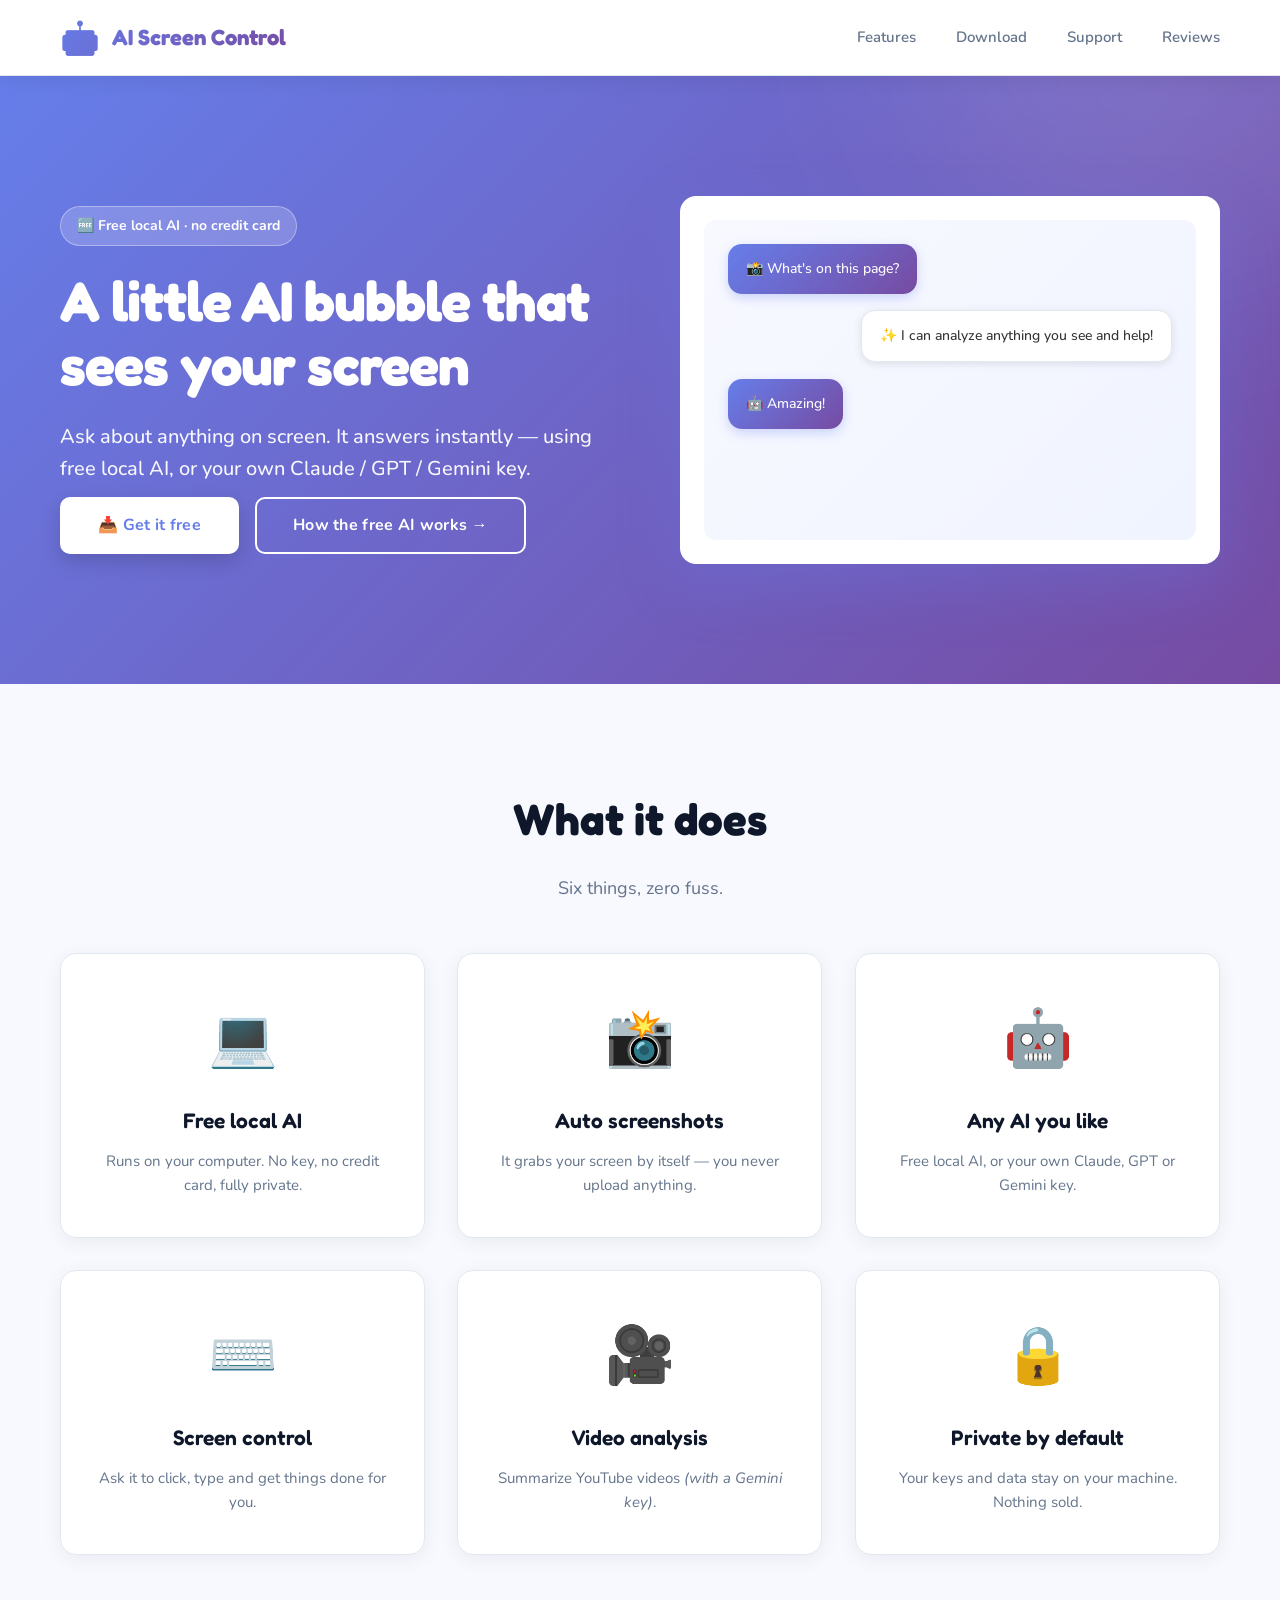
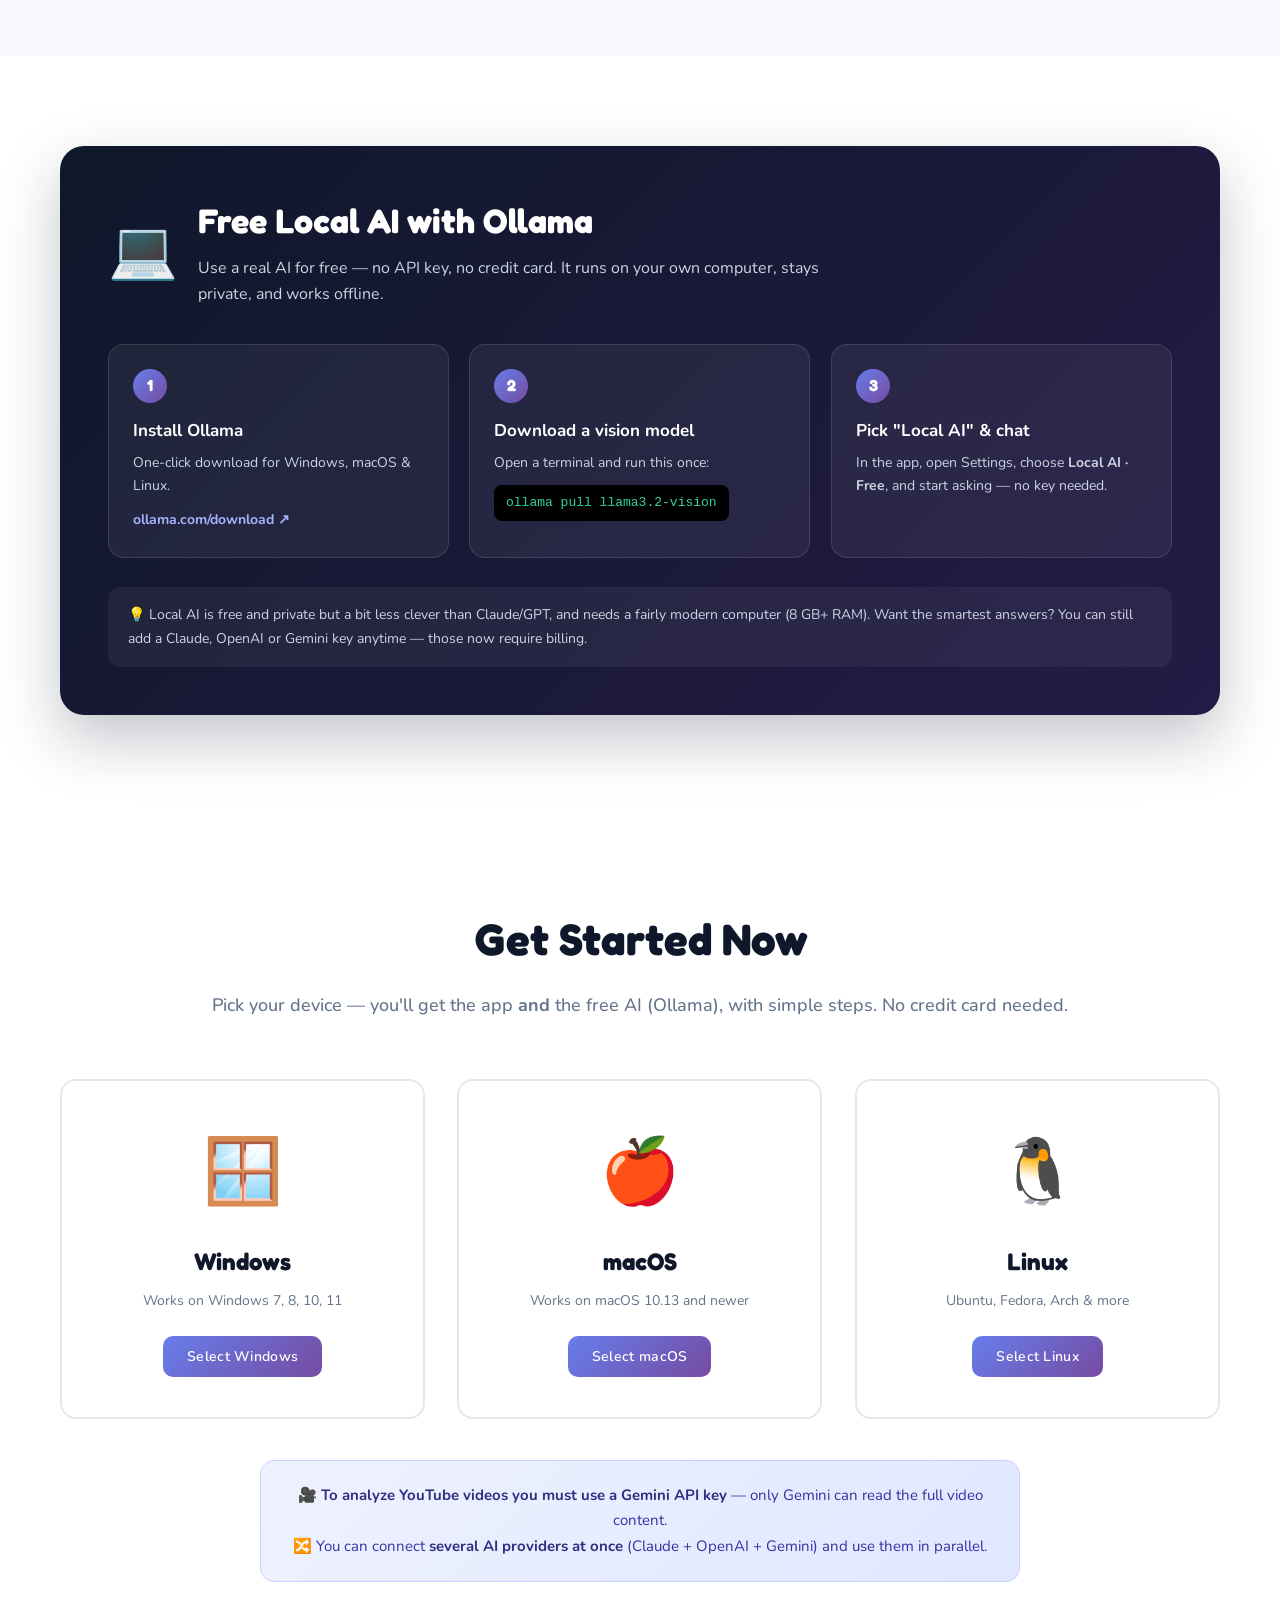
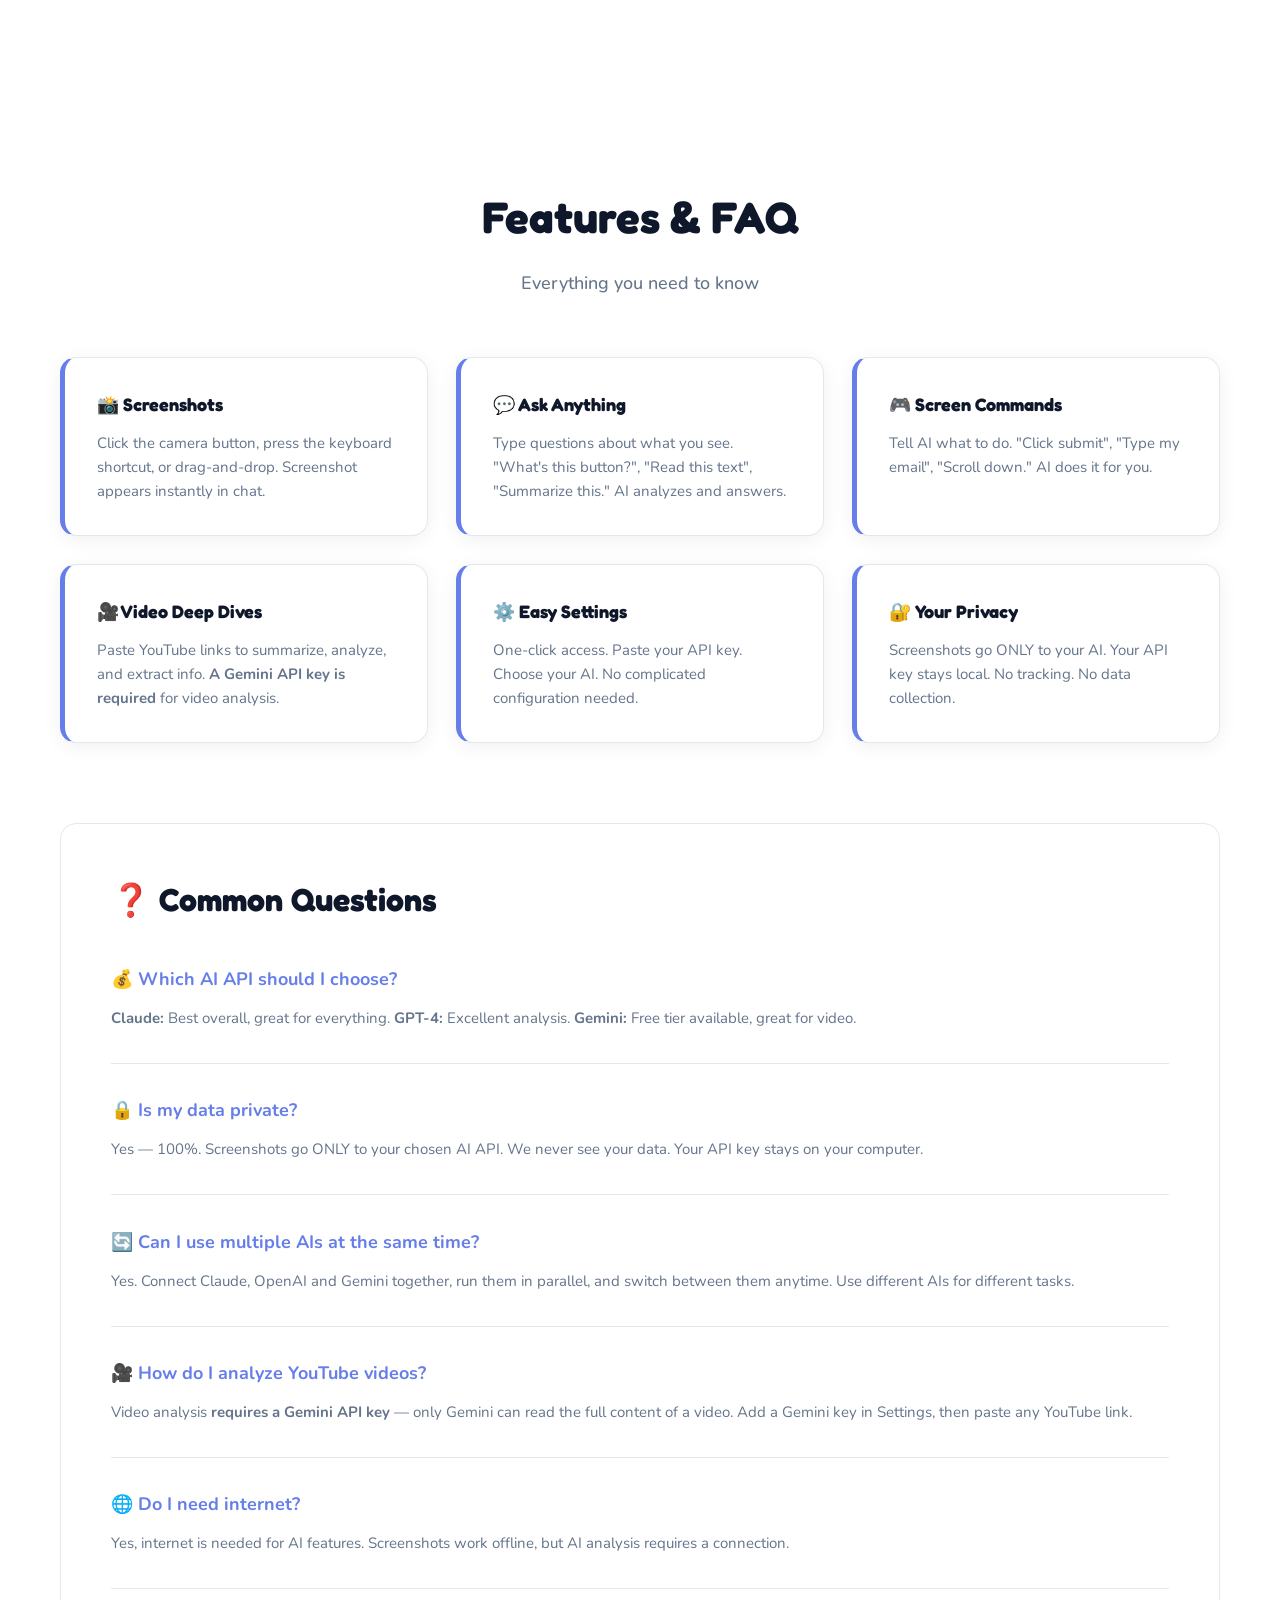
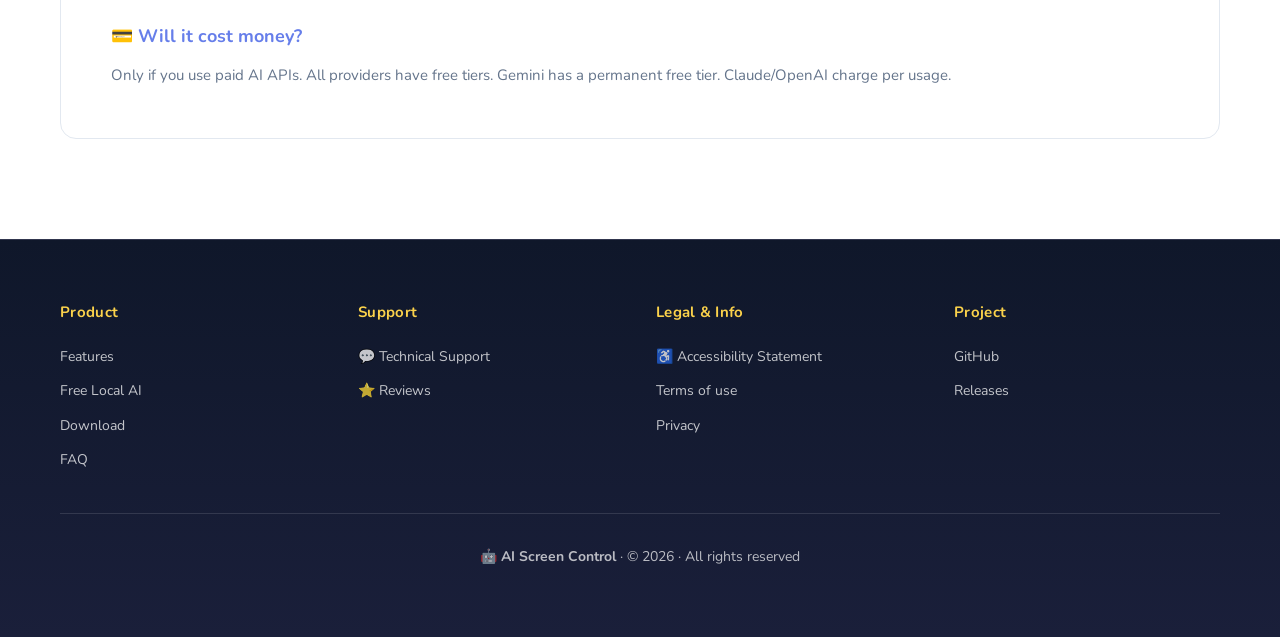
==== website/standalone.html @ b34c9bd8 "Website: back to one file with in-site "pages" (SPA), not separate files Revert the multi-file split" ====
<!DOCTYPE html>
<html lang="en">
<head>
  <meta charset="UTF-8">
  <meta name="viewport" content="width=device-width, initial-scale=1.0">
  <title>AI Screen Control - Universal AI Assistant</title>
  <link href="https://fonts.googleapis.com/css2?family=Fredoka:wght@500;600;700&family=Nunito:wght@400;600;700;800&display=swap" rel="stylesheet">
  <style>
* { margin: 0; padding: 0; box-sizing: border-box; }

    /* ===== Accessibility ===== */
    /* Visible keyboard focus indicator on every interactive element */
    a:focus-visible, button:focus-visible, [tabindex]:focus-visible {
      outline: 3px solid #ffbf47;
      outline-offset: 2px;
      border-radius: 4px;
    }
    /* Skip-to-content link, visible only when focused */
    .skip-link {
      position: absolute; left: 12px; top: -60px;
      background: #0f172a; color: #fff; padding: 12px 20px;
      border-radius: 8px; z-index: 2000; font-weight: 700;
      text-decoration: none; transition: top 0.2s ease;
    }
    .skip-link:focus { top: 12px; }
    /* Screen-reader only text */
    .sr-only {
      position: absolute; width: 1px; height: 1px; padding: 0; margin: -1px;
      overflow: hidden; clip: rect(0,0,0,0); white-space: nowrap; border: 0;
    }
    /* Respect users who prefer reduced motion */
    @media (prefers-reduced-motion: reduce) {
      *, *::before, *::after {
        animation-duration: 0.001ms !important;
        transition-duration: 0.001ms !important;
        scroll-behavior: auto !important;
      }
    }

    :root {
      --primary: #667eea;
      --secondary: #764ba2;
      --accent: #ff6b6b;
      --dark: #0f172a;
      --light: #f8f9ff;
      --border: #e2e8f0;
      --text: #0f172a;
      --text-light: #64748b;
      --gradient: linear-gradient(135deg, #667eea 0%, #764ba2 100%);
    }

    html, body {
      font-family: 'Nunito', -apple-system, BlinkMacSystemFont, sans-serif;
      color: var(--text);
      line-height: 1.6;
      background: white;
      scroll-behavior: smooth;
    }
    /* Friendly rounded display font for all headings + logo */
    .logo, h1, h2, h3, .step-num, .localai-head h2 {
      font-family: 'Fredoka', 'Nunito', sans-serif;
      letter-spacing: 0;
    }

    .container { max-width: 1200px; margin: 0 auto; padding: 0 20px; }

    /* Navbar */
    .navbar {
      background: rgba(255, 255, 255, 0.95);
      backdrop-filter: blur(10px);
      box-shadow: 0 4px 20px rgba(0, 0, 0, 0.08);
      position: sticky; top: 0; z-index: 100;
      border-bottom: 1px solid var(--border);
    }
    .navbar .container {
      display: flex; justify-content: space-between; align-items: center; height: 75px;
    }
    .logo {
      display: flex; align-items: center; gap: 12px;
      font-size: 22px; font-weight: 800;
      background: var(--gradient);
      -webkit-background-clip: text; -webkit-text-fill-color: transparent; background-clip: text;
    }
    .logo-icon { font-size: 32px; }
    .nav-links { display: flex; gap: 40px; list-style: none; }
    .nav-links a {
      text-decoration: none; color: var(--text-light);
      font-weight: 600; font-size: 15px; transition: all 0.3s ease;
    }
    .nav-links a:hover { color: var(--primary); }

    /* Hero */
    .hero {
      padding: 120px 0; background: var(--gradient);
      color: white; position: relative; overflow: hidden;
    }
    .hero::before {
      content: ''; position: absolute; top: -50%; right: -10%;
      width: 500px; height: 500px; background: rgba(255, 255, 255, 0.1);
      border-radius: 50%; filter: blur(100px);
    }
    .hero .container {
      display: grid; grid-template-columns: 1fr 1fr; gap: 80px;
      align-items: center; position: relative; z-index: 1;
    }
    .hero-content h1 {
      font-size: 56px; margin-bottom: 24px; line-height: 1.15;
      font-weight: 800; letter-spacing: -1px;
    }
    .hero-content p { font-size: 20px; margin-bottom: 12px; opacity: 0.95; font-weight: 500; }
    .subtitle { font-size: 19px; margin-bottom: 36px; opacity: 0.92; font-weight: 400; }
    .hero-buttons { display: flex; gap: 16px; flex-wrap: wrap; }
    .hero-badge {
      display: inline-block; margin-bottom: 22px; padding: 8px 16px;
      background: rgba(255,255,255,0.18); border: 1px solid rgba(255,255,255,0.35);
      border-radius: 999px; font-weight: 700; font-size: 14px; backdrop-filter: blur(4px);
    }
    .btn { border-radius: 14px; }

    .btn {
      padding: 14px 36px; border-radius: 10px; text-decoration: none;
      font-weight: 700; display: inline-block; transition: all 0.3s ease;
      border: 2px solid transparent; font-size: 16px; letter-spacing: 0.3px;
      cursor: pointer; font-family: inherit;
    }
    .btn-primary {
      background: white; color: var(--primary);
      box-shadow: 0 8px 20px rgba(0, 0, 0, 0.15);
    }
    .btn-primary:hover { transform: translateY(-4px); box-shadow: 0 12px 32px rgba(0, 0, 0, 0.25); }
    .btn-secondary { background: transparent; color: white; border: 2px solid white; }
    .btn-secondary:hover { background: white; color: var(--primary); transform: translateY(-4px); }

    .mockup {
      background: white; border-radius: 16px; padding: 24px;
      box-shadow: 0 20px 60px rgba(102, 126, 234, 0.3);
      transform: perspective(1000px) rotateY(-5px); transition: transform 0.6s cubic-bezier(0.16, 1, 0.3, 1);
      animation: floaty 6s ease-in-out infinite;
    }
    .mockup:hover { transform: perspective(1000px) rotateY(0deg) translateY(-4px); animation-play-state: paused; }
    @keyframes floaty {
      0%, 100% { transform: perspective(1000px) rotateY(-5px) translateY(0); }
      50%      { transform: perspective(1000px) rotateY(-5px) translateY(-12px); }
    }
    .mockup-screen {
      background: linear-gradient(135deg, #f8f9ff 0%, #f0f4ff 100%);
      border-radius: 12px; padding: 24px; height: 320px;
      display: flex; flex-direction: column; gap: 16px; overflow: hidden;
    }
    .chat-bubble {
      background: var(--gradient); color: white; padding: 14px 18px;
      border-radius: 14px; width: fit-content; max-width: 85%; font-size: 14px;
      box-shadow: 0 4px 12px rgba(102, 126, 234, 0.3); font-weight: 500;
      animation: pop 0.55s cubic-bezier(0.34, 1.56, 0.64, 1) both;
    }
    .chat-bubble:nth-child(2) { animation-delay: 0.25s; }
    .chat-bubble:nth-child(3) { animation-delay: 0.5s; }
    /* the last bubble keeps gently jumping to feel alive */
    .chat-bubble:last-child { animation: pop 0.55s cubic-bezier(0.34, 1.56, 0.64, 1) 0.5s both, jump 2.2s ease-in-out 1.2s infinite; }
    .chat-bubble.response {
      background: #ffffff; color: #333; align-self: flex-end;
      border: 1px solid var(--border); box-shadow: 0 2px 8px rgba(0, 0, 0, 0.1);
    }
    @keyframes pop {
      0%   { opacity: 0; transform: translateY(16px) scale(0.9); }
      60%  { opacity: 1; transform: translateY(-5px) scale(1.03); }
      100% { opacity: 1; transform: translateY(0) scale(1); }
    }
    @keyframes jump {
      0%, 100% { transform: translateY(0); }
      50%      { transform: translateY(-7px); }
    }

    /* Features */
    .features { padding: 100px 0; background: var(--light); position: relative; }
    .features h2 { text-align: center; font-size: 44px; margin-bottom: 20px; font-weight: 800; color: var(--text); }
    .features > .container > p { text-align: center; color: var(--text-light); font-size: 18px; margin-bottom: 50px; }
    .features-grid { display: grid; grid-template-columns: repeat(auto-fit, minmax(320px, 1fr)); gap: 32px; }
    .feature-card {
      background: white; padding: 40px 32px; border-radius: 16px; text-align: center;
      box-shadow: 0 4px 20px rgba(0, 0, 0, 0.06);
      /* bouncy lift on hover */
      transition: transform 0.5s cubic-bezier(0.16, 1, 0.3, 1), box-shadow 0.3s ease;
      border: 1px solid var(--border); position: relative; overflow: hidden;
    }
    .feature-card::before {
      content: ''; position: absolute; top: 0; left: 0; right: 0; height: 4px;
      background: var(--gradient); transform: scaleX(0); transform-origin: left; transition: transform 0.3s ease;
    }
    .feature-card:hover { transform: translateY(-16px) scale(1.02); box-shadow: 0 22px 48px rgba(102, 126, 234, 0.22); }
    .feature-card:hover::before { transform: scaleX(1); }
    .feature-icon { font-size: 56px; margin-bottom: 20px; transition: transform 0.5s cubic-bezier(0.16, 1, 0.3, 1); }
    .feature-card:hover .feature-icon { transform: scale(1.18) translateY(-2px); }
    .feature-card h3 { margin-bottom: 12px; color: var(--text); font-size: 21px; font-weight: 600; }
    .feature-card p { color: var(--text-light); font-size: 15px; line-height: 1.6; }

    /* Local AI (Ollama) spotlight */
    .localai { padding: 90px 0; background: white; }
    .localai-card {
      background: linear-gradient(135deg, #0f172a 0%, #241b46 100%);
      color: #fff; border-radius: 24px; padding: 48px;
      box-shadow: 0 24px 60px rgba(15, 23, 42, 0.25);
    }
    .localai-head { display: flex; align-items: center; gap: 20px; margin-bottom: 36px; }
    .localai-emoji { font-size: 56px; line-height: 1; }
    .localai-head h2 { font-size: 34px; font-weight: 800; margin-bottom: 8px; }
    .localai-head p { color: #cbd5e1; font-size: 16px; max-width: 640px; }
    .localai-steps { display: grid; grid-template-columns: repeat(auto-fit, minmax(230px, 1fr)); gap: 20px; }
    .localai-step {
      background: rgba(255,255,255,0.06); border: 1px solid rgba(255,255,255,0.12);
      border-radius: 16px; padding: 24px; position: relative;
      transition: transform 0.5s cubic-bezier(0.16, 1, 0.3, 1), background 0.3s ease;
    }
    .localai-step:hover { transform: translateY(-10px); background: rgba(255,255,255,0.1); }
    .step-num {
      display: inline-flex; align-items: center; justify-content: center;
      width: 34px; height: 34px; border-radius: 50%;
      background: var(--gradient); color: #fff; font-weight: 800; margin-bottom: 14px;
    }
    .localai-step h4 { font-size: 17px; font-weight: 700; margin-bottom: 8px; }
    .localai-step p { color: #cbd5e1; font-size: 14px; margin-bottom: 10px; }
    .localai-step code {
      display: inline-block; background: #000; color: #34d399;
      padding: 8px 12px; border-radius: 8px; font-family: 'Courier New', monospace; font-size: 13px;
    }
    .localai-link { color: #a5b4fc; font-weight: 700; text-decoration: none; font-size: 14px; }
    .localai-link:hover { text-decoration: underline; }
    .localai-note {
      margin-top: 30px; color: #cbd5e1; font-size: 14px; line-height: 1.7;
      background: rgba(255,255,255,0.05); border-radius: 12px; padding: 16px 20px;
    }

    /* Reviews & contact */
    .reviews { padding: 90px 0; background: var(--light); }
    .reviews h2 { text-align: center; font-size: 44px; font-weight: 700; margin-bottom: 14px; color: var(--text); }
    .reviews-grid { display: grid; grid-template-columns: 1.35fr 1fr; gap: 28px; margin-top: 10px; align-items: start; }
    .review-form { background: #fff; border: 1px solid var(--border); border-radius: 22px; padding: 32px; display: flex; flex-direction: column; gap: 6px; box-shadow: 0 8px 30px rgba(15,23,42,0.05); }
    .review-form label { font-weight: 700; font-size: 14px; margin-top: 10px; }
    .review-form input, .review-form select, .review-form textarea {
      border: 1px solid var(--border); border-radius: 12px; padding: 12px 14px;
      font-size: 15px; font-family: inherit; outline: none; transition: all 0.2s ease;
    }
    .review-form input:focus, .review-form select:focus, .review-form textarea:focus { border-color: var(--primary); box-shadow: 0 0 0 3px rgba(102,126,234,0.12); }
    .file-label { font-weight: 600 !important; color: var(--text-light); }
    .review-send { margin-top: 18px; border: none; cursor: pointer; color: #fff; }
    .reviews-note { background: linear-gradient(135deg, #f2efff, #eaf3ff); border: 1px solid #e3ddff; border-radius: 22px; padding: 28px; }
    .reviews-note h3 { font-size: 18px; margin-bottom: 10px; color: var(--primary); }
    .reviews-note p { color: var(--text-light); font-size: 14px; line-height: 1.7; }
    .reviews-note hr { border: none; border-top: 1px solid rgba(0,0,0,0.08); margin: 16px 0; }
    .reviews-note .soon { color: var(--text); }
    @media (max-width: 768px) { .reviews-grid { grid-template-columns: 1fr; } .reviews h2 { font-size: 32px; } }

    /* Download */
    .download { padding: 100px 0; background: white; }
    .download h2 { text-align: center; font-size: 44px; margin-bottom: 16px; font-weight: 800; color: var(--text); }
    .section-subtitle { text-align: center; font-size: 18px; color: var(--text-light); margin-bottom: 60px; font-weight: 500; }
    .download-options { display: grid; grid-template-columns: repeat(auto-fit, minmax(300px, 1fr)); gap: 32px; }
    .os-card {
      background: white; border: 2px solid var(--border); border-radius: 16px;
      padding: 40px 32px; text-align: center;
      transition: transform 0.5s cubic-bezier(0.16, 1, 0.3, 1), box-shadow 0.3s ease, border-color 0.3s ease;
      position: relative; overflow: hidden;
    }
    .os-card:hover { border-color: var(--primary); box-shadow: 0 22px 48px rgba(102, 126, 234, 0.2); transform: translateY(-14px) scale(1.02); }
    .os-icon { font-size: 64px; margin-bottom: 20px; transition: transform 0.5s cubic-bezier(0.16, 1, 0.3, 1); }
    .os-card:hover .os-icon { transform: scale(1.15) translateY(-2px); }
    .os-card h3 { color: var(--text); margin-bottom: 8px; font-size: 24px; font-weight: 700; }
    .os-card > p { color: var(--text-light); font-size: 14px; margin-bottom: 24px; }
    .btn-small { padding: 11px 24px; font-size: 14px; font-weight: 600; }
    .btn-gradient { background: var(--gradient); color: white; border: none; }
    .btn-gradient:hover { transform: translateY(-3px); box-shadow: 0 8px 20px rgba(102, 126, 234, 0.4); }

    /* Setup */
    .setup { padding: 100px 0; background: var(--light); }
    .setup h2 { text-align: center; font-size: 44px; margin-bottom: 16px; font-weight: 800; color: var(--text); }
    .setup > .container > p { text-align: center; color: var(--text-light); font-size: 18px; margin-bottom: 50px; }
    .setup-steps { display: grid; grid-template-columns: repeat(auto-fit, minmax(300px, 1fr)); gap: 40px; }
    .step { text-align: center; }
    .step-number {
      display: inline-flex; align-items: center; justify-content: center;
      width: 72px; height: 72px; background: var(--gradient); color: white;
      border-radius: 16px; font-size: 36px; font-weight: bold; margin-bottom: 24px;
      box-shadow: 0 8px 24px rgba(102, 126, 234, 0.3); transition: all 0.3s ease;
    }
    .step:hover .step-number { transform: translateY(-4px); box-shadow: 0 12px 32px rgba(102, 126, 234, 0.4); }
    .step h3 { margin-bottom: 15px; color: var(--primary); }
    .step p { color: var(--text-light); margin-bottom: 15px; }
    .step ol { text-align: left; color: var(--text); margin-left: 20px; }
    .step li { margin-bottom: 8px; }

    .api-buttons { display: flex; flex-direction: column; gap: 12px; margin-top: 16px; }
    .api-key-btn {
      display: flex; align-items: center; justify-content: space-between;
      background: white; border: 2px solid var(--border); border-radius: 10px;
      padding: 14px 18px; text-decoration: none; color: var(--text);
      font-weight: 600; font-size: 14px; transition: all 0.3s ease;
    }
    .api-key-btn:hover { border-color: var(--primary); transform: translateX(4px); box-shadow: 0 4px 12px rgba(102, 126, 234, 0.15); }
    .api-key-btn .api-name { display: flex; align-items: center; gap: 10px; }
    .api-key-btn .api-badge { font-size: 11px; padding: 3px 10px; border-radius: 20px; background: var(--light); color: var(--primary); font-weight: 700; }
    .api-key-btn .api-arrow { color: var(--primary); font-weight: 700; }

    /* Docs */
    .docs { padding: 100px 0; }
    .docs h2 { text-align: center; font-size: 44px; margin-bottom: 16px; font-weight: 800; color: var(--text); }
    .docs-grid { display: grid; grid-template-columns: repeat(auto-fit, minmax(320px, 1fr)); gap: 28px; margin-top: 50px; }
    .doc-card {
      background: white; padding: 32px; border-radius: 16px;
      box-shadow: 0 4px 20px rgba(0, 0, 0, 0.06); transition: all 0.3s ease;
      border: 1px solid var(--border); border-left: 5px solid var(--primary);
    }
    .doc-card { transition: transform 0.5s cubic-bezier(0.16, 1, 0.3, 1), box-shadow 0.3s ease; }
    .doc-card:hover { transform: translateY(-12px) scale(1.015); box-shadow: 0 20px 44px rgba(102, 126, 234, 0.2); }
    .doc-card h3 { margin-bottom: 12px; color: var(--text); font-size: 18px; font-weight: 700; }
    .doc-card p { color: var(--text-light); font-size: 15px; line-height: 1.6; }

    .faq { margin-top: 80px; background: white; padding: 50px; border-radius: 16px; border: 1px solid var(--border); }
    .faq h3 { color: var(--text); margin-bottom: 40px; font-size: 32px; font-weight: 800; }
    .faq-item { margin-bottom: 32px; padding-bottom: 32px; border-bottom: 1px solid var(--border); transition: all 0.3s ease; }
    .faq-item:hover { padding-left: 16px; }
    .faq-item:last-child { border-bottom: none; margin-bottom: 0; padding-bottom: 0; }
    .faq-item h4 { color: var(--primary); margin-bottom: 12px; font-size: 18px; font-weight: 700; }
    .faq-item p { color: var(--text-light); line-height: 1.7; font-size: 15px; }

    /* Footer */
    footer {
      background: linear-gradient(180deg, #0f172a 0%, #1a1f3a 100%);
      color: white; padding: 60px 0; text-align: center;
      border-top: 1px solid rgba(255, 255, 255, 0.1);
    }
    footer p { margin: 8px 0; font-size: 15px; opacity: 0.9; }
    footer a { color: rgba(255,255,255,0.75); text-decoration: none; }
    .footer-cols { display: grid; grid-template-columns: repeat(4, 1fr); gap: 32px; text-align: left; padding-bottom: 36px; border-bottom: 1px solid rgba(255,255,255,0.12); }
    .footer-col h4 { color: #fbd24b; font-size: 15px; font-weight: 700; margin-bottom: 16px; letter-spacing: 0.3px; }
    .footer-col a { display: block; padding: 6px 0; font-size: 14px; transition: color 0.2s ease, padding-left 0.2s ease; }
    .footer-col a:hover { color: #fff; padding-left: 4px; }
    .footer-bottom { padding-top: 24px; text-align: center; }
    .footer-bottom p { opacity: 0.7; font-size: 14px; }
    @media (max-width: 768px) { .footer-cols { grid-template-columns: 1fr 1fr; gap: 24px; } }

    /* ===== MODAL ===== */
    .modal-overlay {
      display: none; position: fixed; inset: 0;
      background: rgba(15, 23, 42, 0.7); backdrop-filter: blur(6px);
      z-index: 1000; align-items: center; justify-content: center; padding: 20px;
    }
    .modal-overlay.active { display: flex; animation: fadeIn 0.25s ease; }
    @keyframes fadeIn { from { opacity: 0; } to { opacity: 1; } }
    .modal {
      background: white; border-radius: 20px; max-width: 640px; width: 100%;
      max-height: 90vh; overflow-y: auto; box-shadow: 0 30px 80px rgba(0,0,0,0.4);
      animation: modalPop 0.3s ease;
    }
    @keyframes modalPop { from { opacity: 0; transform: scale(0.92) translateY(20px); } to { opacity: 1; transform: scale(1) translateY(0); } }
    .modal-header {
      background: var(--gradient); color: white; padding: 28px 32px;
      border-radius: 20px 20px 0 0; display: flex; align-items: center;
      justify-content: space-between; position: sticky; top: 0;
    }
    .modal-header h3 { font-size: 22px; font-weight: 800; display: flex; align-items: center; gap: 12px; }
    .modal-close {
      background: rgba(255,255,255,0.2); border: none; color: white;
      width: 38px; height: 38px; border-radius: 10px; cursor: pointer;
      font-size: 20px; transition: all 0.2s ease; display: flex; align-items: center; justify-content: center;
    }
    .modal-close:hover { background: rgba(255,255,255,0.35); }
    .modal-body { padding: 32px; }

    /* Choice cards inside modal */
    .choice-grid { display: grid; grid-template-columns: 1fr 1fr; gap: 20px; }
    .choice-card {
      border: 2px solid var(--border); border-radius: 16px; padding: 28px 24px;
      text-align: center; cursor: pointer; transition: all 0.3s ease; background: white;
    }
    .choice-card:hover { border-color: var(--primary); transform: translateY(-5px); box-shadow: 0 12px 30px rgba(102,126,234,0.15); }
    .choice-icon { font-size: 48px; margin-bottom: 16px; }
    .choice-card h4 { font-size: 18px; font-weight: 700; margin-bottom: 8px; }
    .choice-card p { font-size: 14px; color: var(--text-light); }
    .choice-tag {
      display: inline-block; margin-top: 14px; font-size: 12px; font-weight: 700;
      padding: 4px 12px; border-radius: 20px; background: var(--light); color: var(--primary);
    }

    /* Instructions view */
    .install-steps { list-style: none; counter-reset: step; }
    .install-steps li {
      position: relative; padding: 0 0 24px 52px; counter-increment: step;
    }
    .install-steps li::before {
      content: counter(step); position: absolute; left: 0; top: 0;
      width: 34px; height: 34px; background: var(--gradient); color: white;
      border-radius: 50%; display: flex; align-items: center; justify-content: center;
      font-weight: 700; font-size: 15px;
    }
    .install-steps li:not(:last-child)::after {
      content: ''; position: absolute; left: 16px; top: 38px; bottom: 4px;
      width: 2px; background: var(--border);
    }
    .install-steps strong { display: block; margin-bottom: 4px; font-size: 15px; }
    .install-steps span { color: var(--text-light); font-size: 14px; }
    .code-line {
      background: #0f172a; color: #10b981; padding: 10px 14px; border-radius: 8px;
      font-family: 'Courier New', monospace; font-size: 13px; margin-top: 8px;
      display: block; overflow-x: auto; white-space: nowrap;
    }
    .download-banner {
      background: linear-gradient(135deg, #ecfdf5 0%, #d1fae5 100%);
      border: 1px solid #10b981; border-radius: 12px; padding: 18px 20px;
      margin-bottom: 28px; display: flex; align-items: center; gap: 14px;
    }
    .download-banner .dl-icon { font-size: 28px; }
    .download-banner .dl-text strong { color: #065f46; font-size: 15px; }
    .download-banner .dl-text p { color: #047857; font-size: 13px; margin: 0; }
    .modal-back {
      background: none; border: none; color: var(--primary); font-weight: 600;
      cursor: pointer; font-size: 14px; margin-bottom: 20px; font-family: inherit;
      display: inline-flex; align-items: center; gap: 6px;
    }
    .modal-back:hover { text-decoration: underline; }
    .redownload-btn {
      width: 100%; margin-top: 8px; padding: 14px; background: var(--gradient);
      color: white; border: none; border-radius: 10px; font-weight: 700;
      font-size: 15px; cursor: pointer; font-family: inherit; transition: all 0.2s ease;
    }
    .redownload-btn:hover { transform: translateY(-2px); box-shadow: 0 8px 20px rgba(102,126,234,0.4); }

    .modal-note {
      background: linear-gradient(135deg, #fef3c7 0%, #fde68a 100%);
      border: 1px solid #f59e0b; border-radius: 12px;
      padding: 16px 18px; margin-top: 24px; font-size: 14px;
      color: #78350f; line-height: 1.6;
    }
    .modal-note strong { color: #92400e; }

    /* Command block with copy button */
    .cmd-block {
      display: flex; align-items: center; gap: 10px;
      background: #0f172a; border-radius: 8px;
      padding: 8px 8px 8px 14px; margin: 8px 0;
    }
    .cmd-block code {
      flex: 1; color: #34d399; font-family: 'Courier New', monospace;
      font-size: 13px; overflow-x: auto; white-space: nowrap;
    }
    .copy-btn {
      flex-shrink: 0; background: var(--gradient); color: #fff; border: none;
      border-radius: 6px; padding: 7px 16px; font-size: 12px; font-weight: 700;
      cursor: pointer; font-family: inherit; transition: all 0.2s ease;
    }
    .copy-btn:hover { opacity: 0.9; }
    .copy-btn.copied { background: #10b981; }

    /* Clickable link chips (open in browser) */
    .link-row { display: flex; flex-wrap: wrap; gap: 8px; margin-top: 10px; }
    .link-chip {
      display: inline-flex; align-items: center; gap: 6px;
      background: var(--light); border: 1px solid var(--border);
      border-radius: 8px; padding: 9px 15px; text-decoration: none;
      color: var(--primary); font-weight: 600; font-size: 13px; transition: all 0.2s ease;
    }
    .link-chip:hover { border-color: var(--primary); background: #fff; transform: translateY(-2px); box-shadow: 0 4px 12px rgba(102,126,234,0.15); }
    .primary-chip { background: var(--gradient) !important; color: #fff !important; border: none !important; padding: 11px 18px; }
    .primary-chip:hover { color: #fff !important; box-shadow: 0 6px 16px rgba(102,126,234,0.35); }
    .install-steps li.free-step {
      background: linear-gradient(135deg, rgba(102,126,234,0.06), rgba(118,75,162,0.06));
      border: 1px solid rgba(102,126,234,0.18); border-radius: 12px;
      padding: 16px 16px 16px 52px; margin-bottom: 20px;
    }
    .install-steps li.free-step::after { display: none; }

    .provider-note {
      max-width: 760px; margin: 40px auto 0; text-align: center;
      background: linear-gradient(135deg, #eef2ff 0%, #e0e7ff 100%);
      border: 1px solid #c7d2fe; border-radius: 14px; padding: 22px 26px;
      color: #3730a3; font-size: 15px; line-height: 1.7;
    }
    .provider-note strong { color: #312e81; }

    /* Accessibility statement section */
    .a11y { padding: 70px 0; background: var(--light); border-top: 1px solid var(--border); }
    .a11y h2 { text-align: center; font-size: 34px; font-weight: 800; margin-bottom: 16px; color: var(--text); }
    .a11y-card {
      max-width: 820px; margin: 30px auto 0; background: white;
      border: 1px solid var(--border); border-radius: 16px; padding: 36px;
    }
    .a11y-card h3 { color: var(--primary); font-size: 18px; margin: 22px 0 10px; }
    .a11y-card h3:first-child { margin-top: 0; }
    .a11y-card p { color: var(--text-light); font-size: 15px; line-height: 1.7; margin-bottom: 8px; }
    .a11y-card ul { color: var(--text-light); font-size: 15px; line-height: 1.7; margin-left: 22px; }
    .a11y-card a { color: var(--primary); font-weight: 600; }

    /* Responsive */
    @media (max-width: 768px) {
      .hero { padding: 80px 0; }
      .hero-content h1 { font-size: 40px; }
      .hero-content p { font-size: 18px; }
      .hero .container { grid-template-columns: 1fr; gap: 40px; }
      .hero-buttons { flex-direction: column; width: 100%; }
      .btn { width: 100%; text-align: center; }
      .features-grid, .download-options, .docs-grid, .setup-steps, .choice-grid { grid-template-columns: 1fr; }
      .nav-links { gap: 20px; font-size: 13px; }
      .modal-body { padding: 24px; }
    }

    /* Technical support chat widget */
    #supportWidget { position: fixed; right: 22px; bottom: 22px; z-index: 900; }
    #supportBtn {
      display: inline-flex; align-items: center; gap: 8px;
      background: var(--gradient); color: #fff; border: none;
      padding: 14px 22px; border-radius: 999px; font-weight: 700; font-size: 15px;
      cursor: pointer; box-shadow: 0 10px 28px rgba(102,126,234,0.45); font-family: inherit;
      transition: transform 0.2s ease, box-shadow 0.2s ease;
    }
    #supportBtn:hover { transform: translateY(-3px); box-shadow: 0 14px 34px rgba(102,126,234,0.55); }
    .sb-icon { font-size: 18px; }
    .support-panel {
      position: absolute; right: 0; bottom: 68px; width: 320px; max-width: 86vw;
      background: #fff; border: 1px solid var(--border); border-radius: 18px;
      box-shadow: 0 24px 60px rgba(15,23,42,0.28); overflow: hidden; animation: pop 0.3s ease;
    }
    .support-head {
      display: flex; justify-content: space-between; align-items: center;
      background: var(--gradient); color: #fff; padding: 16px 18px; font-weight: 700;
    }
    .support-head button { background: rgba(255,255,255,0.2); border: none; color: #fff; width: 28px; height: 28px; border-radius: 8px; cursor: pointer; }
    .support-body { padding: 18px; display: flex; flex-direction: column; gap: 10px; }
    .support-greet { font-size: 14px; color: var(--text-light); line-height: 1.6; margin-bottom: 4px; }
    .support-log { max-height: 220px; overflow-y: auto; display: flex; flex-direction: column; gap: 8px; margin-bottom: 6px; }
    .s-msg { padding: 9px 12px; border-radius: 12px; font-size: 13px; line-height: 1.5; max-width: 85%; }
    .s-msg.bot { background: var(--light); color: var(--text); align-self: flex-start; border-bottom-left-radius: 4px; }
    .s-msg.me { background: var(--gradient); color: #fff; align-self: flex-end; border-bottom-right-radius: 4px; }
    #supportMsg { width: 100%; border: 1px solid var(--border); border-radius: 10px; padding: 10px 12px; font-family: inherit; font-size: 14px; resize: none; outline: none; }
    #supportMsg:focus { border-color: var(--primary); }
    .support-file { font-size: 13px; color: var(--primary); font-weight: 700; cursor: pointer; display: inline-block; }
    .support-send { background: var(--gradient); color: #fff; border: none; border-radius: 10px; padding: 11px; font-weight: 700; cursor: pointer; font-family: inherit; }
    .support-hours { text-align: center; font-size: 11px; color: #94a3b8; margin: 0; }

    /* Admin login overlay */
    #adminLogin {
      position: fixed; inset: 0; z-index: 3100; display: flex; align-items: center; justify-content: center;
      background: rgba(15,23,42,0.6); backdrop-filter: blur(4px); padding: 20px;
    }
    #adminLogin[hidden] { display: none; }
    .admin-login-box { background: #fff; border-radius: 18px; padding: 30px; width: 340px; max-width: 90vw; text-align: center; box-shadow: 0 24px 60px rgba(0,0,0,0.35); }
    .admin-login-box h3 { font-size: 20px; margin-bottom: 8px; }
    .admin-login-box p { color: var(--text-light); font-size: 14px; margin-bottom: 16px; }
    .admin-login-box input { width: 100%; padding: 12px 14px; border: 1px solid var(--border); border-radius: 10px; font-size: 15px; outline: none; }
    .admin-login-box input:focus { border-color: var(--primary); box-shadow: 0 0 0 3px rgba(102,126,234,0.12); }
    .admin-err { color: #ef4444 !important; font-weight: 700; margin: 10px 0 0 !important; }
    .admin-login-actions { display: flex; gap: 10px; margin-top: 16px; }
    .admin-login-actions button { flex: 1; padding: 11px; border-radius: 10px; border: none; font-weight: 700; cursor: pointer; font-family: inherit; }
    .admin-go { background: var(--gradient); color: #fff; }
    .admin-cancel { background: var(--light); color: var(--text); }

    /* Admin edit bar */
    #adminBar {
      position: fixed; top: 0; left: 0; right: 0; z-index: 3000;
      background: #0f172a; color: #fff; padding: 10px 16px; display: flex; align-items: center; gap: 12px;
      font-size: 14px; font-weight: 700; box-shadow: 0 4px 16px rgba(0,0,0,0.3);
    }
    #adminBar button { background: var(--gradient); color: #fff; border: none; padding: 8px 14px; border-radius: 8px; font-weight: 700; cursor: pointer; font-family: inherit; }
    #adminBar button.exit { background: rgba(255,255,255,0.15); }
    body.admin-editing { outline: 3px dashed rgba(102,126,234,0.4); outline-offset: -3px; }
    body.admin-editing [contenteditable="true"]:hover { outline: 2px dashed var(--primary); outline-offset: 2px; cursor: text; background: rgba(102,126,234,0.05); }
    body.admin-editing [contenteditable="true"]:focus { outline: 2px solid var(--primary); background: rgba(102,126,234,0.08); }

    /* Smooth scroll-reveal for cards/sections */
    .reveal { opacity: 0; transform: translateY(28px); transition: opacity 0.7s ease, transform 0.7s cubic-bezier(0.16, 1, 0.3, 1); will-change: opacity, transform; }
    .reveal.in { opacity: 1; transform: none; }
    @media (prefers-reduced-motion: reduce) { .reveal { opacity: 1 !important; transform: none !important; } }

/* ---- sub-page layout (support / reviews / accessibility as their own pages) ---- */
.page-hero { background: var(--gradient); color: #fff; padding: 80px 0 60px; text-align: center; }
.page-hero h1 { font-size: 44px; font-weight: 700; margin-bottom: 12px; }
.page-hero p { font-size: 18px; opacity: 0.92; max-width: 620px; margin: 0 auto; }
.page-body { padding: 60px 0 90px; background: var(--light); min-height: 40vh; }
.container.narrow { max-width: 720px; }
.support-page-card {
  background: #fff; border: 1px solid var(--border); border-radius: 22px; padding: 28px;
  box-shadow: 0 12px 40px rgba(15,23,42,0.06); display: flex; flex-direction: column; gap: 12px;
}
.support-page-card .support-log { max-height: 340px; }
.support-page-card .support-send { padding: 14px; font-size: 15px; }
/* give reviews & accessibility sections a light page background when standalone */
body > main > #reviews, body > main > #accessibility { background: var(--light); }


    /* in-site pages (single-file SPA) */
    .page { display: none; }
    .page.active { display: block; }

  </style>
</head>
<body>
  <a href="#main" class="skip-link">Skip to main content</a>
  <nav class="navbar" aria-label="Primary">
    <div class="container">
      <a class="logo" href="#" onclick="goHomeThen();return false;" style="text-decoration:none;">
        <span class="logo-icon" aria-hidden="true">🤖</span><span>AI Screen Control</span>
      </a>
      <ul class="nav-links">
        <li><a href="#" onclick="goHomeThen('#features');return false;">Features</a></li>
        <li><a href="#" onclick="goHomeThen('#download');return false;">Download</a></li>
        <li><a href="#" onclick="showPage('support');return false;">Support</a></li>
        <li><a href="#" onclick="showPage('reviews');return false;">Reviews</a></li>
      </ul>
    </div>
  </nav>

  <main id="main">
    <div id="page-home" class="page active">
      <header class="hero">
    <div class="container">
      <div class="hero-content">
        <span class="hero-badge">🆓 Free local AI · no credit card</span>
        <h1>A little AI bubble that sees your screen</h1>
        <p class="subtitle">Ask about anything on screen. It answers instantly — using free local AI, or your own Claude / GPT / Gemini key.</p>
        <div class="hero-buttons">
          <a href="#download" class="btn btn-primary">📥 Get it free</a>
          <a href="#local-ai" class="btn btn-secondary">How the free AI works →</a>
        </div>
      </div>
      <div class="hero-image">
        <div class="mockup">
          <div class="mockup-screen">
            <div class="chat-bubble">📸 What's on this page?</div>
            <div class="chat-bubble response">✨ I can analyze anything you see and help!</div>
            <div class="chat-bubble">🤖 Amazing!</div>
          </div>
        </div>
      </div>
    </div>
  </header>
<section id="features" class="features">
    <div class="container">
      <h2>What it does</h2>
      <p>Six things, zero fuss.</p>
      <div class="features-grid">
        <div class="feature-card">
          <div class="feature-icon">💻</div>
          <h3>Free local AI</h3>
          <p>Runs on your computer. No key, no credit card, fully private.</p>
        </div>
        <div class="feature-card">
          <div class="feature-icon">📸</div>
          <h3>Auto screenshots</h3>
          <p>It grabs your screen by itself — you never upload anything.</p>
        </div>
        <div class="feature-card">
          <div class="feature-icon">🤖</div>
          <h3>Any AI you like</h3>
          <p>Free local AI, or your own Claude, GPT or Gemini key.</p>
        </div>
        <div class="feature-card">
          <div class="feature-icon">⌨️</div>
          <h3>Screen control</h3>
          <p>Ask it to click, type and get things done for you.</p>
        </div>
        <div class="feature-card">
          <div class="feature-icon">🎥</div>
          <h3>Video analysis</h3>
          <p>Summarize YouTube videos <em>(with a Gemini key)</em>.</p>
        </div>
        <div class="feature-card">
          <div class="feature-icon">🔒</div>
          <h3>Private by default</h3>
          <p>Your keys and data stay on your machine. Nothing sold.</p>
        </div>
      </div>
    </div>
  </section>
<section id="local-ai" class="localai">
    <div class="container">
      <div class="localai-card">
        <div class="localai-head">
          <span class="localai-emoji">💻</span>
          <div>
            <h2>Free Local AI with Ollama</h2>
            <p>Use a real AI for free — no API key, no credit card. It runs on your own computer, stays private, and works offline.</p>
          </div>
        </div>

        <div class="localai-steps">
          <div class="localai-step">
            <span class="step-num">1</span>
            <h4>Install Ollama</h4>
            <p>One-click download for Windows, macOS & Linux.</p>
            <a class="localai-link" href="https://ollama.com/download" target="_blank" rel="noopener">ollama.com/download ↗</a>
          </div>
          <div class="localai-step">
            <span class="step-num">2</span>
            <h4>Download a vision model</h4>
            <p>Open a terminal and run this once:</p>
            <code>ollama pull llama3.2-vision</code>
          </div>
          <div class="localai-step">
            <span class="step-num">3</span>
            <h4>Pick "Local AI" &amp; chat</h4>
            <p>In the app, open Settings, choose <strong>Local AI · Free</strong>, and start asking — no key needed.</p>
          </div>
        </div>

        <p class="localai-note">
          💡 Local AI is free and private but a bit less clever than Claude/GPT, and needs a fairly modern computer (8&nbsp;GB+ RAM).
          Want the smartest answers? You can still add a Claude, OpenAI or Gemini key anytime — those now require billing.
        </p>
      </div>
    </div>
  </section>
<section id="download" class="download">
    <div class="container">
      <h2>Get Started Now</h2>
      <p class="section-subtitle">Pick your device — you'll get the app <strong>and</strong> the free AI (Ollama), with simple steps. No credit card needed.</p>

      <div class="download-options">
        <div class="os-card">
          <div class="os-icon">🪟</div>
          <h3>Windows</h3>
          <p>Works on Windows 7, 8, 10, 11</p>
          <button class="btn btn-small btn-gradient" onclick="openDownloadModal('windows')">Select Windows</button>
        </div>

        <div class="os-card">
          <div class="os-icon">🍎</div>
          <h3>macOS</h3>
          <p>Works on macOS 10.13 and newer</p>
          <button class="btn btn-small btn-gradient" onclick="openDownloadModal('macos')">Select macOS</button>
        </div>

        <div class="os-card">
          <div class="os-icon">🐧</div>
          <h3>Linux</h3>
          <p>Ubuntu, Fedora, Arch & more</p>
          <button class="btn btn-small btn-gradient" onclick="openDownloadModal('linux')">Select Linux</button>
        </div>
      </div>

      <div class="provider-note">
        🎥 <strong>To analyze YouTube videos you must use a Gemini API key</strong> — only Gemini can read the full video content.
        <br>🔀 You can connect <strong>several AI providers at once</strong> (Claude + OpenAI + Gemini) and use them in parallel.
      </div>
    </div>
  </section>
<section id="docs" class="docs">
    <div class="container">
      <h2>Features & FAQ</h2>
      <p class="section-subtitle">Everything you need to know</p>

      <div class="docs-grid">
        <div class="doc-card">
          <h3>📸 Screenshots</h3>
          <p>Click the camera button, press the keyboard shortcut, or drag-and-drop. Screenshot appears instantly in chat.</p>
        </div>
        <div class="doc-card">
          <h3>💬 Ask Anything</h3>
          <p>Type questions about what you see. "What's this button?", "Read this text", "Summarize this." AI analyzes and answers.</p>
        </div>
        <div class="doc-card">
          <h3>🎮 Screen Commands</h3>
          <p>Tell AI what to do. "Click submit", "Type my email", "Scroll down." AI does it for you.</p>
        </div>
        <div class="doc-card">
          <h3>🎥 Video Deep Dives</h3>
          <p>Paste YouTube links to summarize, analyze, and extract info. <strong>A Gemini API key is required</strong> for video analysis.</p>
        </div>
        <div class="doc-card">
          <h3>⚙️ Easy Settings</h3>
          <p>One-click access. Paste your API key. Choose your AI. No complicated configuration needed.</p>
        </div>
        <div class="doc-card">
          <h3>🔐 Your Privacy</h3>
          <p>Screenshots go ONLY to your AI. Your API key stays local. No tracking. No data collection.</p>
        </div>
      </div>

      <div class="faq">
        <h3>❓ Common Questions</h3>
        <div class="faq-item">
          <h4>💰 Which AI API should I choose?</h4>
          <p><strong>Claude:</strong> Best overall, great for everything. <strong>GPT-4:</strong> Excellent analysis. <strong>Gemini:</strong> Free tier available, great for video.</p>
        </div>
        <div class="faq-item">
          <h4>🔒 Is my data private?</h4>
          <p>Yes — 100%. Screenshots go ONLY to your chosen AI API. We never see your data. Your API key stays on your computer.</p>
        </div>
        <div class="faq-item">
          <h4>🔄 Can I use multiple AIs at the same time?</h4>
          <p>Yes. Connect Claude, OpenAI and Gemini together, run them in parallel, and switch between them anytime. Use different AIs for different tasks.</p>
        </div>
        <div class="faq-item">
          <h4>🎥 How do I analyze YouTube videos?</h4>
          <p>Video analysis <strong>requires a Gemini API key</strong> — only Gemini can read the full content of a video. Add a Gemini key in Settings, then paste any YouTube link.</p>
        </div>
        <div class="faq-item">
          <h4>🌐 Do I need internet?</h4>
          <p>Yes, internet is needed for AI features. Screenshots work offline, but AI analysis requires a connection.</p>
        </div>
        <div class="faq-item">
          <h4>💳 Will it cost money?</h4>
          <p>Only if you use paid AI APIs. All providers have free tiers. Gemini has a permanent free tier. Claude/OpenAI charge per usage.</p>
        </div>
      </div>
    </div>
  </section>
    </div>
    <div id="page-reviews" class="page">
<section id="reviews" class="reviews">
    <div class="container">
      <h2>Reviews &amp; Contact</h2>
      <p class="section-subtitle">Tell us what you think — a complaint, an idea, or something you loved.</p>

      <div class="reviews-grid">
        <form class="review-form" id="reviewForm" onsubmit="submitReview(event)">
          <label for="rv-name">Your name</label>
          <input id="rv-name" type="text" placeholder="Jane" required>

          <label for="rv-rating">Rating</label>
          <select id="rv-rating">
            <option value="5">★★★★★ Loved it</option>
            <option value="4">★★★★ Good</option>
            <option value="3">★★★ Okay</option>
            <option value="2">★★ Needs work</option>
            <option value="1">★ Had a problem</option>
          </select>

          <label for="rv-msg">Your message</label>
          <textarea id="rv-msg" rows="4" placeholder="What's on your mind?" required></textarea>

          <label for="rv-file" class="file-label">📎 Attach an image, video or file (optional)</label>
          <input id="rv-file" type="file" accept="image/*,video/*,.pdf,.txt,.srt,.vtt" multiple>

          <button type="submit" class="btn btn-gradient review-send">Send feedback</button>
        </form>

        <aside class="reviews-note">
          <h3>💬 How this works</h3>
          <p>Your message opens in your email app and comes straight to us. We read every one and reply.</p>
          <hr>
          <p class="soon"><strong>Coming soon:</strong> live on-page reviews, two-way chat with file &amp; video sharing, and replies right here on the site — that needs a small backend, which we can switch on.</p>
        </aside>
      </div>
    </div>
  </section>
    </div>
    <div id="page-support" class="page">
  <section class="page-hero"><div class="container"><h1>💬 Technical Support</h1><p>Send us a message — attach a screenshot, video or file. We reply right here.</p></div></section>
  <section class="page-body"><div class="container narrow">
    <div class="support-page-card">
      <div id="supportLog" class="support-log">
        <div class="s-msg bot">Hi! 👋 How can we help? Send a message — you can attach a screenshot, video or file.</div>
      </div>
      <textarea id="supportMsg" rows="3" placeholder="Type your message…" onkeydown="if(event.key==='Enter'&&!event.shiftKey){event.preventDefault();sendSupport();}"></textarea>
      <label class="support-file">📎 Attach files<input id="supportFile" type="file" accept="image/*,video/*,.pdf,.txt,.srt,.vtt" multiple hidden onchange="supportFilePicked()"></label>
      <button class="support-send" onclick="sendSupport()">Send message</button>
      <p class="support-hours">Live two-way replies activate once connected to a backend.</p>
    </div>
  </div></section>
  
    </div>
    <div id="page-accessibility" class="page">
<section id="accessibility" class="a11y" aria-labelledby="a11y-title">
    <div class="container">
      <h2 id="a11y-title">Accessibility Statement</h2>
      <p class="section-subtitle">We are committed to making this site usable by everyone.</p>
      <div class="a11y-card">
        <p>AI Screen Control is committed to ensuring digital accessibility for people with disabilities. We aim to conform to the <strong>Web Content Accessibility Guidelines (WCAG) 2.1, Level AA</strong>, and we continually improve the experience for all users.</p>

        <h3>Accessibility features on this site</h3>
        <ul>
          <li>Full keyboard navigation, with a visible focus indicator on every control.</li>
          <li>A "Skip to main content" link for keyboard and screen-reader users.</li>
          <li>Semantic HTML landmarks and headings for assistive technologies.</li>
          <li>Descriptive labels on buttons and interactive elements (ARIA).</li>
          <li>Dialogs that can be closed with the <strong>Esc</strong> key and manage focus.</li>
          <li>Respect for the "reduce motion" system setting.</li>
          <li>Readable text sizes and high-contrast color combinations.</li>
        </ul>

        <h3>Need help or found a barrier?</h3>
        <p>If you encounter any accessibility barrier, or need assistance using this site or the app, please contact us and we will respond promptly:</p>
        <p>📧 <a href="mailto:accessibility@aiscreencontrol.app">accessibility@aiscreencontrol.app</a><br>
        🐛 <a href="https://github.com/az0512124155azz-sys/ai-screen-control/issues" target="_blank" rel="noopener">Report an issue on GitHub</a></p>

        <p style="margin-top:18px; font-size:13px;">This statement was last reviewed on July 17, 2026. Accessibility is an ongoing effort, and we welcome your feedback.</p>
      </div>
    </div>
  </section>
    </div>
  </main>

  <footer>
    <div class="container">
      <div class="footer-cols">
        <div class="footer-col"><h4>Product</h4>
          <a href="#" onclick="goHomeThen('#features');return false;">Features</a>
          <a href="#" onclick="goHomeThen('#local-ai');return false;">Free Local AI</a>
          <a href="#" onclick="goHomeThen('#download');return false;">Download</a>
          <a href="#" onclick="goHomeThen('#docs');return false;">FAQ</a>
        </div>
        <div class="footer-col"><h4>Support</h4>
          <a href="#" onclick="showPage('support');return false;">💬 Technical Support</a>
          <a href="#" onclick="showPage('reviews');return false;">⭐ Reviews</a>
        </div>
        <div class="footer-col"><h4>Legal &amp; Info</h4>
          <a href="#" onclick="showPage('accessibility');return false;">♿ Accessibility Statement</a>
          <a href="#" onclick="showPage('accessibility');return false;">Terms of use</a>
          <a href="#" onclick="showPage('accessibility');return false;">Privacy</a>
        </div>
        <div class="footer-col"><h4>Project</h4>
          <a href="https://github.com/az0512124155azz-sys/ai-screen-control" target="_blank" rel="noopener">GitHub</a>
          <a href="https://github.com/az0512124155azz-sys/ai-screen-control/releases/latest" target="_blank" rel="noopener">Releases</a>
        </div>
      </div>
      <div class="footer-bottom"><p><strong>🤖 AI Screen Control</strong> · © 2026 · All rights reserved</p></div>
    </div>
  </footer>

  <div id="adminLogin" hidden>
    <form class="admin-login-box" onsubmit="tryAdmin(event)">
      <h3>🔒 Admin login</h3>
      <p>Enter your password to edit the site's text.</p>
      <input id="adminPass" type="password" placeholder="Password" autocomplete="off">
      <p id="adminErr" class="admin-err" hidden>Wrong password.</p>
      <div class="admin-login-actions">
        <button type="submit" class="admin-go">Enter</button>
        <button type="button" class="admin-cancel" onclick="document.getElementById('adminLogin').hidden=true">Cancel</button>
      </div>
    </form>
  </div>

  <div class="modal-overlay" id="downloadModal">
    <div class="modal" role="dialog" aria-modal="true" aria-labelledby="modalTitle">
      <div class="modal-header">
        <h3 id="modalTitle">Choose Installation Method</h3>
        <button class="modal-close" onclick="closeModal()" aria-label="Close dialog">
          <span aria-hidden="true">✕</span>
        </button>
      </div>
      <div class="modal-body" id="modalBody"></div>
    </div>
  </div>

  <script>
// OS display config
    var OS_CONFIG = {
      windows: { name: 'Windows', icon: '🪟' },
      macos:   { name: 'macOS',   icon: '🍎' },
      linux:   { name: 'Linux',   icon: '🐧' }
    };

    // GitHub repository URL (edit here if the repo path changes)
    var REPO_URL = 'https://github.com/az0512124155azz-sys/ai-screen-control';
    // Where the ready-made installers live (created by the build workflow)
    var RELEASES_URL = REPO_URL + '/releases/latest';

    var currentOS = null;
    var DL_CACHE = '';
    var DL_FILENAME = '';

    var lastFocused = null;

    function openDownloadModal(os) {
      currentOS = os;
      lastFocused = document.activeElement;
      renderChoiceStep();
      var modal = document.getElementById('downloadModal');
      modal.classList.add('active');
      document.body.style.overflow = 'hidden';
      // Move focus into the dialog for keyboard/screen-reader users
      var closeBtn = modal.querySelector('.modal-close');
      if (closeBtn) closeBtn.focus();
    }

    function closeModal() {
      document.getElementById('downloadModal').classList.remove('active');
      document.body.style.overflow = '';
      // Return focus to the element that opened the dialog
      if (lastFocused && lastFocused.focus) lastFocused.focus();
    }

    // Step 1: Ask installer file vs manual
    function renderChoiceStep() {
      var cfg = OS_CONFIG[currentOS];
      document.getElementById('modalTitle').textContent = cfg.icon + '  Install on ' + cfg.name;
      document.getElementById('modalBody').innerHTML =
        '<p style="text-align:center; color:var(--text-light); margin-bottom:28px; font-size:15px;">' +
        'How would you like to install AI Screen Control?</p>' +
        '<div class="choice-grid">' +
          '<div class="choice-card" role="button" tabindex="0" aria-label="Download the installer file" ' +
            'onclick="chooseMethod(\'installer\')" onkeydown="if(event.key===\'Enter\'||event.key===\' \'){event.preventDefault();chooseMethod(\'installer\');}">' +
            '<div class="choice-icon" aria-hidden="true">📦</div>' +
            '<h4>Download Installer</h4>' +
            '<p>Get the ready-made installer file, run it, and the app installs itself. No terminal.</p>' +
            '<span class="choice-tag">Easiest • Recommended</span>' +
          '</div>' +
          '<div class="choice-card" role="button" tabindex="0" aria-label="Build from source" ' +
            'onclick="chooseMethod(\'manual\')" onkeydown="if(event.key===\'Enter\'||event.key===\' \'){event.preventDefault();chooseMethod(\'manual\');}">' +
            '<div class="choice-icon" aria-hidden="true">🛠️</div>' +
            '<h4>Build from Source</h4>' +
            '<p>Compile it yourself with full control. For developers.</p>' +
            '<span class="choice-tag">Advanced</span>' +
          '</div>' +
        '</div>';
    }

    // Step 2: user picked a method -> show on-screen guide
    // (copy buttons for commands, clickable links that open in the browser).
    function chooseMethod(method) {
      var cfg = OS_CONFIG[currentOS];
      var title = (method === 'installer' ? '📦 Quick Setup' : '🛠️ Manual Install') + ' — ' + cfg.name;
      document.getElementById('modalTitle').textContent = title;
      document.getElementById('modalBody').innerHTML =
        '<button class="modal-back" onclick="renderChoiceStep()">← Back to methods</button>' +
        renderInstructions(currentOS, method) +
        '<div class="modal-note" role="note">' +
          '🎥 <strong>YouTube video analysis requires a Gemini API key</strong> — only Gemini can read full video content. ' +
          'You can also connect several AI providers and use them in parallel.' +
        '</div>';
      // Reset scroll to top of the dialog body
      document.getElementById('modalBody').scrollTop = 0;
    }

    // Build the file that gets downloaded.
    // NOTE: we download plain-text .txt guides (NOT .bat/.sh scripts) because
    // Windows/macOS block executable scripts downloaded from the internet
    // ("Mark of the Web"). A .txt guide always opens, and the user copy-pastes
    // the commands — safe and never blocked.
    function buildDownloadFile(os, method) {
      var osName = OS_CONFIG[os].name;
      var filename = 'AIScreenControl-' + osName + '-' +
        (method === 'installer' ? 'QuickSetup' : 'ManualInstall') + '.txt';
      var content = method === 'installer' ? quickSetupGuide(os) : manualGuide(os);
      return { filename: filename, content: content };
    }

    function triggerDownload(filename, content) {
      var blob = new Blob([content], { type: 'text/plain;charset=utf-8' });
      var url = URL.createObjectURL(blob);
      var a = document.createElement('a');
      a.href = url;
      a.download = filename;
      document.body.appendChild(a);
      a.click();
      document.body.removeChild(a);
      setTimeout(function () { URL.revokeObjectURL(url); }, 1000);
    }

    // ---- Screen-control permission text (shared) ----
    function screenControlText(os) {
      if (os === 'windows') {
        return 'ENABLE SCREEN CONTROL:\r\n' +
          '  Nothing to type. Screen capture and control work automatically.\r\n' +
          '  If Windows Firewall asks, click Allow.\r\n';
      }
      if (os === 'macos') {
        return 'ENABLE SCREEN CONTROL:\r\n' +
          '  Open System Settings > Privacy & Security and turn ON\r\n' +
          '  "AI Screen Control" under BOTH: Screen Recording AND Accessibility.\r\n' +
          '  If macOS blocks the app as unverified, run this once in Terminal:\r\n' +
          '    xattr -dr com.apple.quarantine "/Applications/AI Screen Control.app"\r\n';
      }
      return 'ENABLE SCREEN CONTROL:\r\n' +
        '  Install the tools the app uses to capture/control the screen:\r\n' +
        '    sudo apt install -y xdotool gnome-screenshot\r\n' +
        '  On Wayland, allow screen sharing when your desktop asks.\r\n';
    }

    // ---- Installer guide (text) ----
    function quickSetupGuide(os) {
      var fileName = { windows: '.msi / .exe', macos: '.dmg', linux: '.AppImage or .deb' }[os];
      var run = {
        windows: '  Double-click the file. If SmartScreen appears: More info > Run anyway.',
        macos:   '  Open the .dmg, drag the app to Applications, then right-click > Open.',
        linux:   '  chmod +x AIScreenControl*.AppImage  &&  ./AIScreenControl*.AppImage'
      }[os];
      return 'AI SCREEN CONTROL - INSTALLER (' + OS_CONFIG[os].name + ')\r\n' +
        '======================================================\r\n\r\n' +
        'STEP 1 - Download the ' + fileName + ' installer:\r\n' +
        '  ' + RELEASES_URL + '\r\n\r\n' +
        'STEP 2 - Run the installer:\r\n' + run + '\r\n\r\n' +
        'STEP 3 - ' + screenControlText(os) + '\r\n' +
        'STEP 4 - Add your API key:\r\n' +
        '  Open the app > Settings (gear) > paste your key > Save.\r\n\r\n' +
        'GET AN API KEY:\r\n' +
        '  Claude  -> https://console.anthropic.com/settings/keys\r\n' +
        '  OpenAI  -> https://platform.openai.com/api-keys\r\n' +
        '  Gemini  -> https://aistudio.google.com/app/apikey\r\n\r\n' +
        'NOTE: To analyze YouTube videos you MUST use a Gemini API key.\r\n' +
        'You can also add several API keys and use multiple AIs at once.\r\n';
    }

    // ---- Build-from-source guide (text) ----
    function manualGuide(os) {
      var pre = {
        windows: 'Node.js (https://nodejs.org), Rust (https://rustup.rs), and Visual C++ Build Tools.',
        macos:   'Node.js (https://nodejs.org), Rust (https://rustup.rs), and Xcode CLT: xcode-select --install',
        linux:   'Node.js, Rust (https://rustup.rs), and: sudo apt install libwebkit2gtk-4.1-dev build-essential'
      }[os];
      return 'AI SCREEN CONTROL - BUILD FROM SOURCE (' + OS_CONFIG[os].name + ')\r\n' +
        '======================================================\r\n\r\n' +
        'PREREQUISITES:\r\n  ' + pre + '\r\n\r\n' +
        'BUILD:\r\n' +
        '  git clone ' + REPO_URL + '.git\r\n' +
        '  cd ai-screen-control\r\n' +
        '  npm install\r\n' +
        '  npm run tauri-build\r\n\r\n' +
        'The finished installer will be in:\r\n' +
        '  src-tauri/target/release/bundle/\r\n\r\n' +
        screenControlText(os) + '\r\n' +
        'ADD YOUR API KEY:\r\n' +
        '  Open the app > Settings (gear) > paste your key > Save.\r\n\r\n' +
        'NOTE: YouTube video analysis requires a Gemini API key.\r\n' +
        'You can configure multiple API keys and run several AIs in parallel.\r\n';
    }

    // ---- On-screen instructions: copy buttons + clickable links ----
    function renderInstructions(os, method) {
      return method === 'installer' ? installerFlow(os) : sourceFlow(os);
    }

    // Real installer flow: download the file, run it, grant permissions
    function installerFlow(os) {
      var fileName = { windows: '.msi / .exe installer', macos: '.dmg installer', linux: '.AppImage or .deb' }[os];
      var runStep = {
        windows: '<span>Double-click the downloaded file. If Windows SmartScreen appears, click ' +
          '<strong>More info → Run anyway</strong> (the app is new, not signed yet), then follow the setup.</span>',
        macos: '<span>Open the .dmg and drag the app to <strong>Applications</strong>. ' +
          'The first time, <strong>right-click the app → Open</strong> to bypass the "unidentified developer" warning.</span>',
        linux: '<span>Make the .AppImage executable and run it, or install the .deb:</span>' +
          cmd('chmod +x AIScreenControl*.AppImage') +
          cmd('./AIScreenControl*.AppImage')
      }[os];

      var html = '<ol class="install-steps">';

      html += '<li><strong>Download the app</strong>' +
        '<span>Get the ' + fileName + ' for ' + OS_CONFIG[os].name + ':</span>' +
        '<div class="link-row"><a class="link-chip primary-chip" ' +
          'href="' + RELEASES_URL + '" target="_blank" rel="noopener">📥 Download the app ↗</a></div></li>';

      html += '<li><strong>Run the installer</strong>' + runStep + '</li>';

      html += ollamaStep(os);

      html += screenControlStep(os);

      html += '<li><strong>Prefer a smarter (paid) AI? Optional</strong>' +
        '<span>Local AI is free. If you want Claude/GPT/Gemini instead, open Settings → paste a key (these now need billing):</span>' +
        apiKeyLinks() + '</li>';

      html += '</ol>';
      return html;
    }

    // Free-AI step: a button that downloads Ollama AND opens a detailed guide.
    function ollamaStep(os) {
      return '<li class="free-step"><strong>💻 Get the free AI (recommended)</strong>' +
        '<span>Ollama is the free brain that runs on your computer — no key, no credit card. ' +
        'Click below to download it and get full step-by-step instructions:</span>' +
        '<div class="link-row"><button class="link-chip primary-chip" onclick="showOllamaGuide(\'' + os + '\')">' +
        '💻 Download Ollama &amp; show me how →</button></div></li>';
    }

    var OLLAMA_URL = {
      windows: 'https://ollama.com/download/windows',
      macos: 'https://ollama.com/download/mac',
      linux: 'https://ollama.com/download/linux'
    };

    // Detailed screen shown after the user chooses to set up Ollama:
    // starts the download and explains how to run it and connect it to the app.
    function showOllamaGuide(os) {
      var name = OS_CONFIG[os].name;
      var url = OLLAMA_URL[os];
      // Start the download.
      window.open(url, '_blank');

      var runVerify = {
        windows: 'Run the downloaded <strong>OllamaSetup.exe</strong> and click through the installer. When it finishes, Ollama starts automatically — you\'ll see its icon in the system tray (bottom-right).',
        macos: 'Open the downloaded file and drag <strong>Ollama</strong> to Applications, then launch it once. You\'ll see the Ollama icon in the menu bar (top-right) — that means it\'s running.',
        linux: 'Install with the one-line command below; it also starts the Ollama service automatically.'
      }[os];

      var steps = '<ol class="install-steps">';

      // 1. Install
      steps += '<li><strong>Install Ollama</strong><span>' + runVerify + '</span>' +
        (os === 'linux' ? cmd('curl -fsSL https://ollama.com/install.sh | sh') : '') + '</li>';

      // 2. Download the model
      steps += '<li><strong>Download a model that can see the screen</strong>' +
        '<span>Open a terminal (' + (os === 'windows' ? 'search “cmd” in Start' : 'Terminal') +
        ') and run this once. It\'s a few GB, so give it a minute:</span>' +
        cmd('ollama pull llama3.2-vision') +
        '<span>When it finishes, the free AI is ready.</span></li>';

      // 3. Connect to the app
      steps += '<li><strong>Connect it to AI Screen Control</strong>' +
        '<span>Open the app, click the ⚙️ Settings gear, choose <strong>💻 Local AI · Free</strong>, and press Save. ' +
        'No API key needed — the app finds Ollama automatically.</span></li>';

      // 4. Use it
      steps += '<li><strong>Start using it — free</strong>' +
        '<span>Tap the bubble, ask a question, and the local AI answers using your screen. Everything stays on your computer.</span></li>';

      // Troubleshooting
      steps += '<li><strong>If it says “can\'t reach the local AI”</strong>' +
        '<span>Make sure Ollama is running (its icon should be visible), and that the model finished downloading. You can re-check by running:</span>' +
        cmd('ollama list') +
        '<span><code>llama3.2-vision</code> should appear in the list.</span></li>';

      steps += '</ol>';

      document.getElementById('modalTitle').textContent = '💻 Free AI setup — ' + name;
      document.getElementById('modalBody').innerHTML =
        '<button class="modal-back" onclick="chooseMethod(\'installer\')">← Back to install steps</button>' +
        '<div class="download-banner"><div class="dl-icon">⬇️</div><div class="dl-text">' +
        '<strong>Ollama is downloading…</strong><p>If it didn\'t start, use the button below.</p></div></div>' +
        '<div class="link-row" style="margin-bottom:18px;"><a class="link-chip primary-chip" href="' + url +
        '" target="_blank" rel="noopener">💻 Download Ollama for ' + name + ' again ↗</a></div>' +
        steps;
      document.getElementById('modalBody').scrollTop = 0;
    }

    // Build-from-source flow (for developers)
    function sourceFlow(os) {
      var termName = os === 'windows' ? 'Command Prompt (search "cmd" in Start)' : 'Terminal';
      var preLinks = linkChip('https://nodejs.org', 'Download Node.js') +
        linkChip('https://rustup.rs', 'Install Rust') +
        (os === 'windows' ? linkChip('https://git-scm.com/download/win', 'Download Git') : '');

      var html = '<ol class="install-steps">';

      html += '<li><strong>Install the prerequisites</strong>' +
        '<span>Click to open each page and install it (all free):</span>' +
        '<div class="link-row">' + preLinks + '</div></li>';

      html += '<li><strong>Open ' + termName + '</strong>' +
        '<span>Copy each line with its <em>Copy</em> button, paste it, and press Enter — one at a time:</span>' +
        cmd('git clone ' + REPO_URL + '.git') +
        cmd('cd ai-screen-control') +
        cmd('npm install') +
        cmd('npm run tauri-build') +
        '<span>The finished installer appears in <code>src-tauri/target/release/bundle/</code>.</span></li>';

      html += screenControlStep(os);

      html += '<li><strong>Add your API key</strong>' +
        '<span>Open the app → Settings (gear) → paste your key → Save. Click a provider to get a key:</span>' +
        apiKeyLinks() + '</li>';

      html += '</ol>';
      html += '<div class="link-row" style="justify-content:center; margin-top:6px;">' +
        linkChip(REPO_URL, '📂 Open the GitHub repository') + '</div>';
      return html;
    }

    // Shared step: what the user must do so the app can control the screen + show the bubble
    function screenControlStep(os) {
      if (os === 'windows') {
        return '<li><strong>Enable screen control</strong>' +
          '<span>Nothing to type — screen capture and control work automatically on Windows. ' +
          'If Windows Firewall asks, click <strong>Allow</strong>. The floating bubble appears once the app is open.</span></li>';
      }
      if (os === 'macos') {
        return '<li><strong>Enable screen control</strong>' +
          '<span>Give the app permission so it can see and control your screen and show the bubble. ' +
          'Open <strong>System Settings → Privacy & Security</strong> and switch <em>AI Screen Control</em> ON under both ' +
          '<strong>Screen Recording</strong> and <strong>Accessibility</strong>. If the app is blocked as unverified, run this once in Terminal:</span>' +
          cmd('xattr -dr com.apple.quarantine "/Applications/AI Screen Control.app"') +
          '</li>';
      }
      return '<li><strong>Enable screen control</strong>' +
        '<span>Install the small system tools the app uses to capture and control the screen, then open the app — the bubble appears:</span>' +
        cmd('sudo apt install -y xdotool gnome-screenshot') +
        '<span>On Wayland sessions, allow screen sharing when your desktop asks.</span></li>';
    }

    function apiKeyLinks() {
      return '<div class="link-row">' +
        linkChip('https://console.anthropic.com/settings/keys', '🤖 Get Claude key') +
        linkChip('https://platform.openai.com/api-keys', '⚡ Get OpenAI key') +
        linkChip('https://aistudio.google.com/app/apikey', '🎨 Get Gemini key') +
        '</div>';
    }

    // A command line with a working Copy button
    function cmd(command) {
      return '<div class="cmd-block"><code>' + escapeHtml(command) + '</code>' +
        '<button class="copy-btn" onclick="copyCmd(this)" aria-label="Copy command">Copy</button></div>';
    }

    // A clickable link that opens in a new browser tab
    function linkChip(url, label) {
      return '<a class="link-chip" href="' + url + '" target="_blank" rel="noopener">' + label + ' ↗</a>';
    }

    function escapeHtml(s) {
      return s.replace(/&/g, '&amp;').replace(/</g, '&lt;')
              .replace(/>/g, '&gt;').replace(/"/g, '&quot;');
    }

    // Copy the command text to the clipboard, with visual feedback
    function copyCmd(btn) {
      var text = btn.parentNode.querySelector('code').textContent;
      var done = function () {
        btn.textContent = '✓ Copied'; btn.classList.add('copied');
        setTimeout(function () { btn.textContent = 'Copy'; btn.classList.remove('copied'); }, 1500);
      };
      if (navigator.clipboard && navigator.clipboard.writeText) {
        navigator.clipboard.writeText(text).then(done, function () { fallbackCopy(text); done(); });
      } else {
        fallbackCopy(text); done();
      }
    }
    function fallbackCopy(text) {
      var ta = document.createElement('textarea');
      ta.value = text; ta.style.position = 'fixed'; ta.style.opacity = '0';
      document.body.appendChild(ta); ta.focus(); ta.select();
      try { document.execCommand('copy'); } catch (e) {}
      document.body.removeChild(ta);
    }

    // Close on overlay click / Escape, and trap focus inside the dialog
    var modalEl = document.getElementById('downloadModal');
    if (modalEl) modalEl.addEventListener('click', function (e) { if (e.target === this) closeModal(); });
    document.addEventListener('keydown', function (e) {
      if (!modalEl || !modalEl.classList.contains('active')) return;
      if (e.key === 'Escape') { closeModal(); return; }
      if (e.key === 'Tab') {
        var focusable = modalEl.querySelectorAll(
          'button, [href], input, [tabindex]:not([tabindex="-1"])'
        );
        if (!focusable.length) return;
        var first = focusable[0];
        var last = focusable[focusable.length - 1];
        if (e.shiftKey && document.activeElement === first) {
          e.preventDefault(); last.focus();
        } else if (!e.shiftKey && document.activeElement === last) {
          e.preventDefault(); first.focus();
        }
      }
    });

    // Reviews form — sends feedback to the owner by email (works on a static site).
    // ▸ Change REVIEWS_EMAIL to your real email address.
    var REVIEWS_EMAIL = 'you@example.com';
    function submitReview(e) {
      e.preventDefault();
      var name = document.getElementById('rv-name').value;
      var rating = document.getElementById('rv-rating').value;
      var msg = document.getElementById('rv-msg').value;
      var files = document.getElementById('rv-file').files;
      var note = files && files.length ? ('\n\n(' + files.length + ' file(s) selected — please attach them in your email.)') : '';
      var subject = encodeURIComponent('AI Screen Control feedback (' + rating + '★) from ' + name);
      var body = encodeURIComponent(msg + note + '\n\n— ' + name);
      window.location.href = 'mailto:' + REVIEWS_EMAIL + '?subject=' + subject + '&body=' + body;
    }

    // ---- Technical support chat widget (on-site chat box) ----
    function toggleSupport() {
      var p = document.getElementById('supportPanel');
      p.hidden = !p.hidden;
    }
    function openSupport() {
      document.getElementById('supportPanel').hidden = false;
      document.getElementById('supportWidget').scrollIntoView({ behavior: 'smooth' });
    }
    function supportAddMsg(text, who) {
      var log = document.getElementById('supportLog');
      var d = document.createElement('div');
      d.className = 's-msg ' + who;
      d.textContent = text;
      log.appendChild(d);
      log.scrollTop = log.scrollHeight;
    }
    var supportFiles = [];
    function supportFilePicked() {
      var f = document.getElementById('supportFile').files;
      supportFiles = f;
      if (f && f.length) supportAddMsg('📎 ' + f.length + ' file(s) attached', 'me');
    }
    function sendSupport() {
      var t = document.getElementById('supportMsg').value.trim();
      if (!t) return;
      supportAddMsg(t, 'me');
      document.getElementById('supportMsg').value = '';
      setTimeout(function () {
        supportAddMsg('Thanks! Your message is noted. A team member will reply here shortly. 🙌', 'bot');
      }, 500);
    }

    // ---- Secret admin edit area (no backend, no WordPress) ----
    // Open it with the secret shortcut  Ctrl + Shift + E  (or add #admin to the URL).
    // ▸ Change ADMIN_PASS to your own secret password.
    var ADMIN_PASS = 'Avishai2025!';
    function showAdminLogin() {
      var box = document.getElementById('adminLogin');
      box.hidden = false;
      document.getElementById('adminErr').hidden = true;
      var f = document.getElementById('adminPass'); f.value = '';
      setTimeout(function () { f.focus(); }, 50);
    }
    function tryAdmin(e) {
      if (e) e.preventDefault();
      if (document.getElementById('adminPass').value !== ADMIN_PASS) {
        document.getElementById('adminErr').hidden = false; return;
      }
      document.getElementById('adminLogin').hidden = true;
      startEditing();
    }
    function startEditing() {
      document.body.classList.add('admin-editing');
      document.querySelectorAll('h1, h2, h3, h4, p, li, .hero-badge, .feature-card, .doc-card').forEach(function (el) {
        if (el.closest('#adminBar') || el.closest('#supportWidget') || el.closest('.modal') || el.closest('#adminLogin')) return;
        el.setAttribute('contenteditable', 'true');
      });
      var bar = document.createElement('div');
      bar.id = 'adminBar';
      bar.innerHTML = '✏️ Edit mode — click any text and type to change it. ' +
        '<button onclick="adminSave()">💾 Save &amp; download</button>' +
        '<button class="exit" onclick="location.reload()">Exit</button>';
      document.body.appendChild(bar);
      document.body.style.paddingTop = '48px';
    }
    // Triggers: keyboard shortcut and #admin
    document.addEventListener('keydown', function (e) {
      if (e.ctrlKey && e.shiftKey && (e.key === 'E' || e.key === 'e')) { e.preventDefault(); showAdminLogin(); }
    });
    function adminSave() {
      // Clean up the editing UI before exporting a pristine copy.
      document.querySelectorAll('[contenteditable]').forEach(function (el) { el.removeAttribute('contenteditable'); });
      var bar = document.getElementById('adminBar'); if (bar) bar.remove();
      document.body.classList.remove('admin-editing');
      document.body.style.paddingTop = '';
      var html = '<!DOCTYPE html>\n' + document.documentElement.outerHTML;
      var blob = new Blob([html], { type: 'text/html;charset=utf-8' });
      var url = URL.createObjectURL(blob);
      var a = document.createElement('a');
      a.href = url; a.download = 'standalone.html';
      document.body.appendChild(a); a.click(); document.body.removeChild(a);
      setTimeout(function () { URL.revokeObjectURL(url); }, 800);
      alert('Saved! Upload the downloaded "standalone.html" to update your live site (or send it to me).');
    }

    // Smooth scroll for nav
    document.querySelectorAll('a[href^="#"]').forEach(function (a) {
      a.addEventListener('click', function (e) {
        var t = document.querySelector(this.getAttribute('href'));
        if (t) { e.preventDefault(); t.scrollIntoView({ behavior: 'smooth' }); }
      });
    });

    // Reveal cards/sections smoothly as they scroll into view, with a gentle stagger.
    (function () {
      var items = document.querySelectorAll(
        '.feature-card, .os-card, .doc-card, .localai-step, .step, .faq-item, .localai-card'
      );
      if (!('IntersectionObserver' in window)) {
        items.forEach(function (el) { el.classList.add('in'); });
        return;
      }
      items.forEach(function (el) { el.classList.add('reveal'); });
      var io = new IntersectionObserver(function (entries) {
        entries.forEach(function (entry) {
          if (entry.isIntersecting) {
            var el = entry.target;
            var group = el.parentElement ? Array.prototype.indexOf.call(el.parentElement.children, el) : 0;
            el.style.transitionDelay = Math.min(group, 5) * 70 + 'ms';
            el.classList.add('in');
            io.unobserve(el);
          }
        });
      }, { threshold: 0.12, rootMargin: '0px 0px -40px 0px' });
      items.forEach(function (el) { io.observe(el); });
    })();


    // ---- In-site page switching (single file behaves like multiple pages) ----
    function showPage(name) {
      document.querySelectorAll('.page').forEach(function (p) { p.classList.remove('active'); });
      var el = document.getElementById('page-' + name) || document.getElementById('page-home');
      el.classList.add('active');
      el.querySelectorAll('.reveal').forEach(function (r) { r.classList.add('in'); });
      window.scrollTo(0, 0);
      try { history.replaceState(null, '', name === 'home' ? './' : '#' + name); } catch (e) {}
    }
    function goHomeThen(hash) {
      showPage('home');
      if (hash) { var t = document.querySelector(hash); if (t) setTimeout(function () { t.scrollIntoView({ behavior: 'smooth' }); }, 40); }
    }
    window.addEventListener('load', function () {
      var h = (location.hash || '').replace('#', '');
      if (['reviews', 'support', 'accessibility'].indexOf(h) >= 0) showPage(h);
    });

  </script>
</body>
</html>
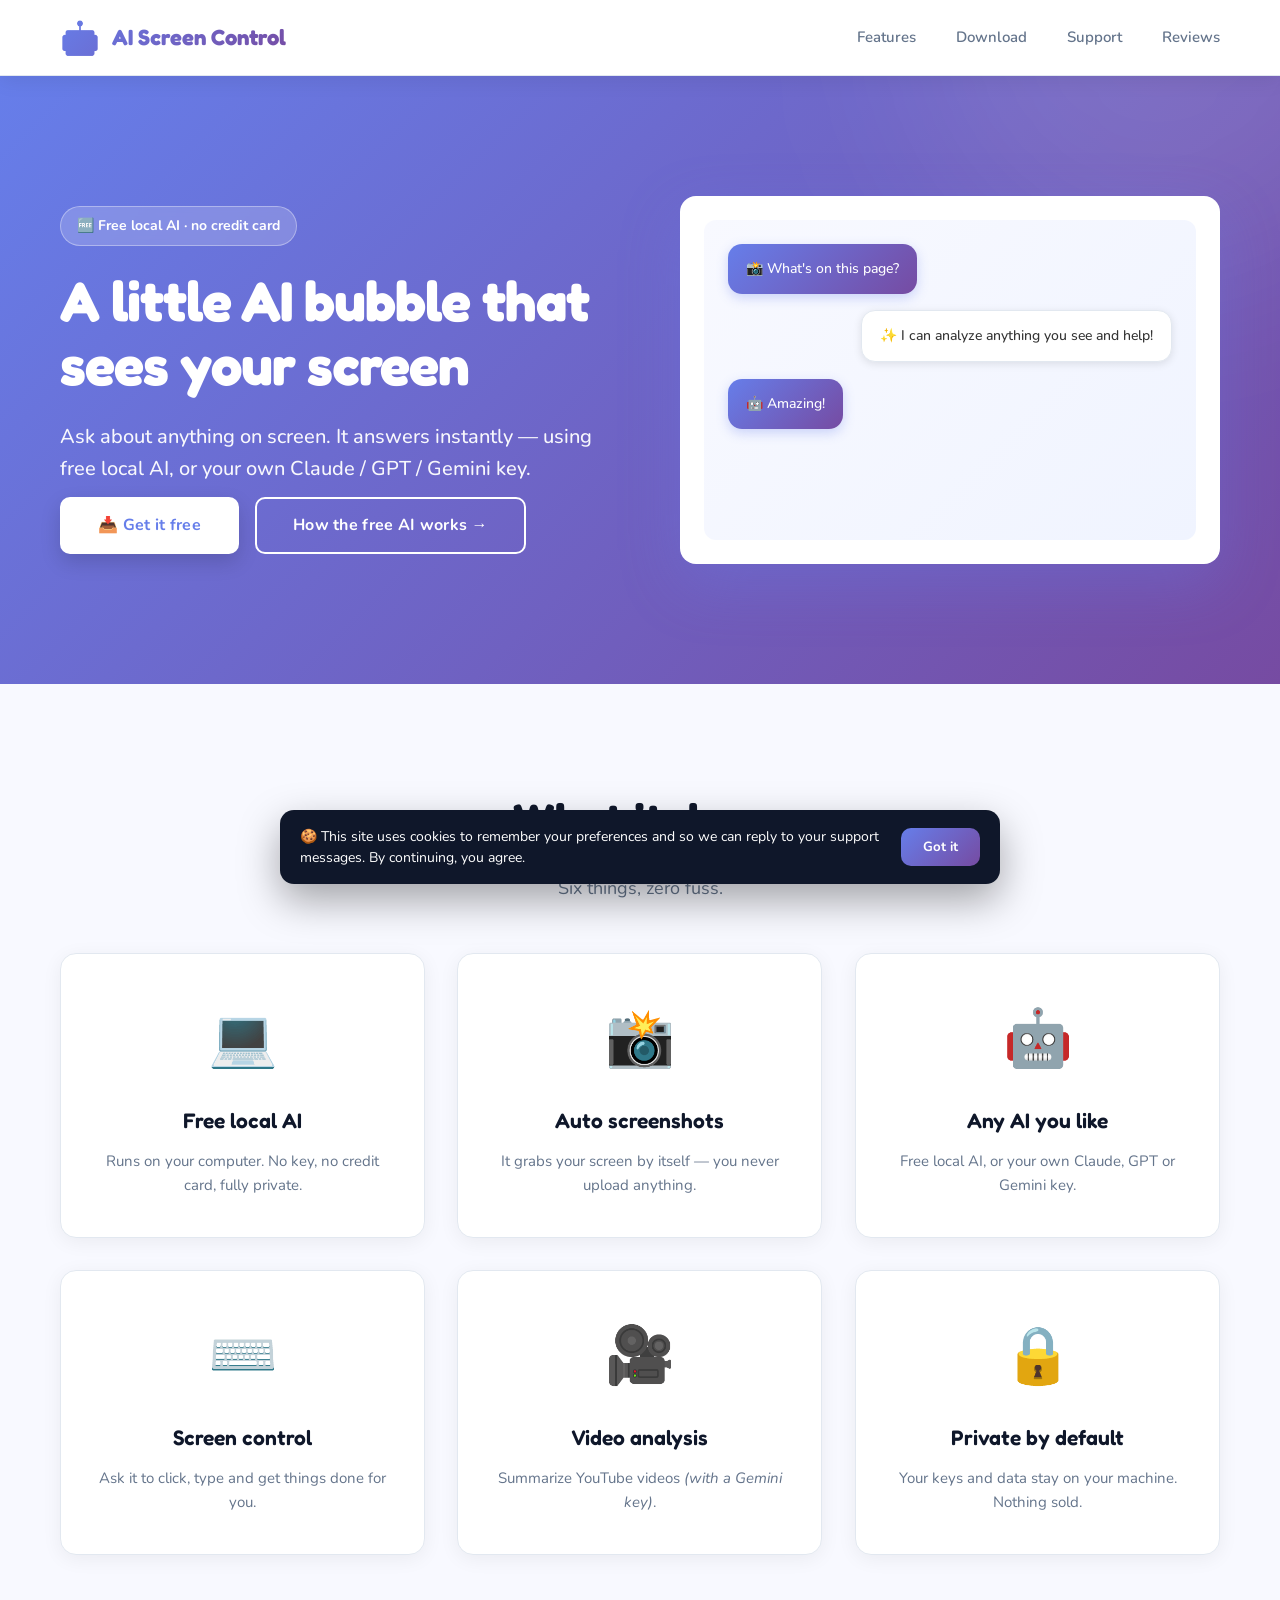
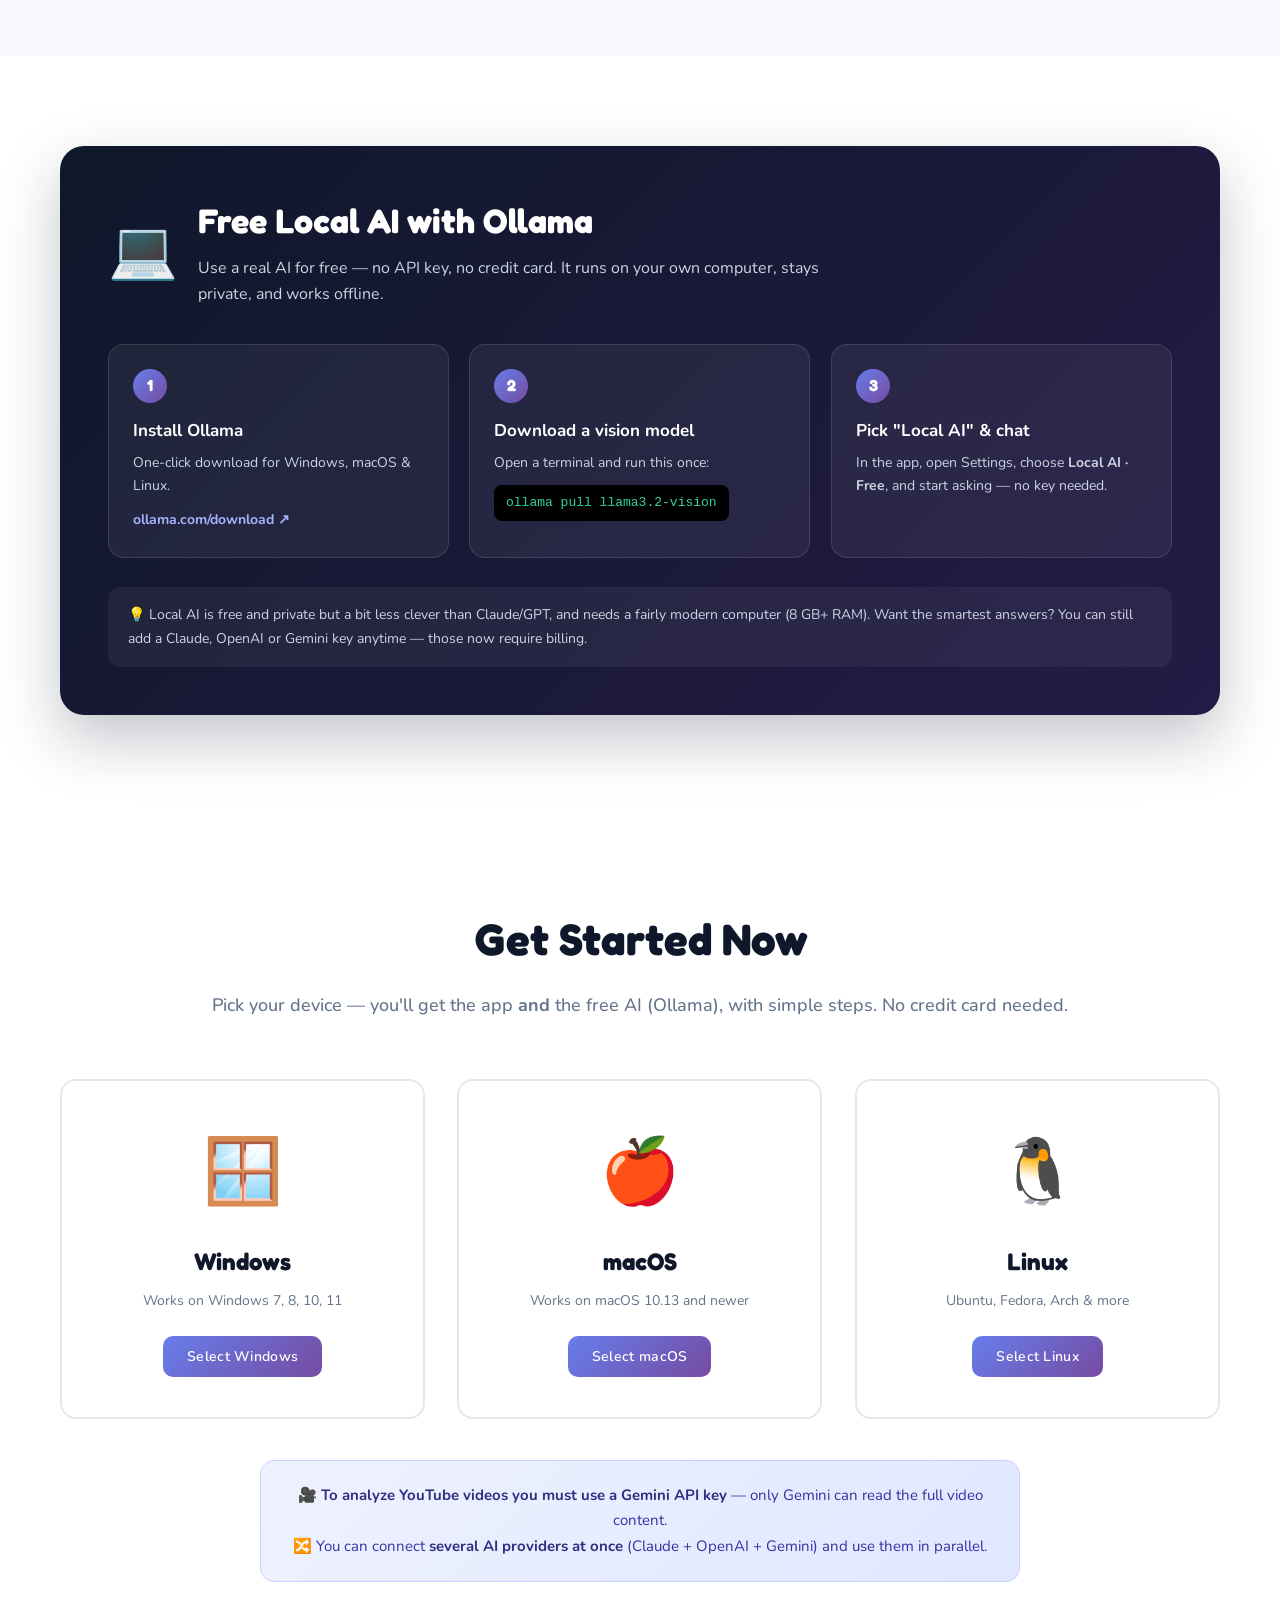
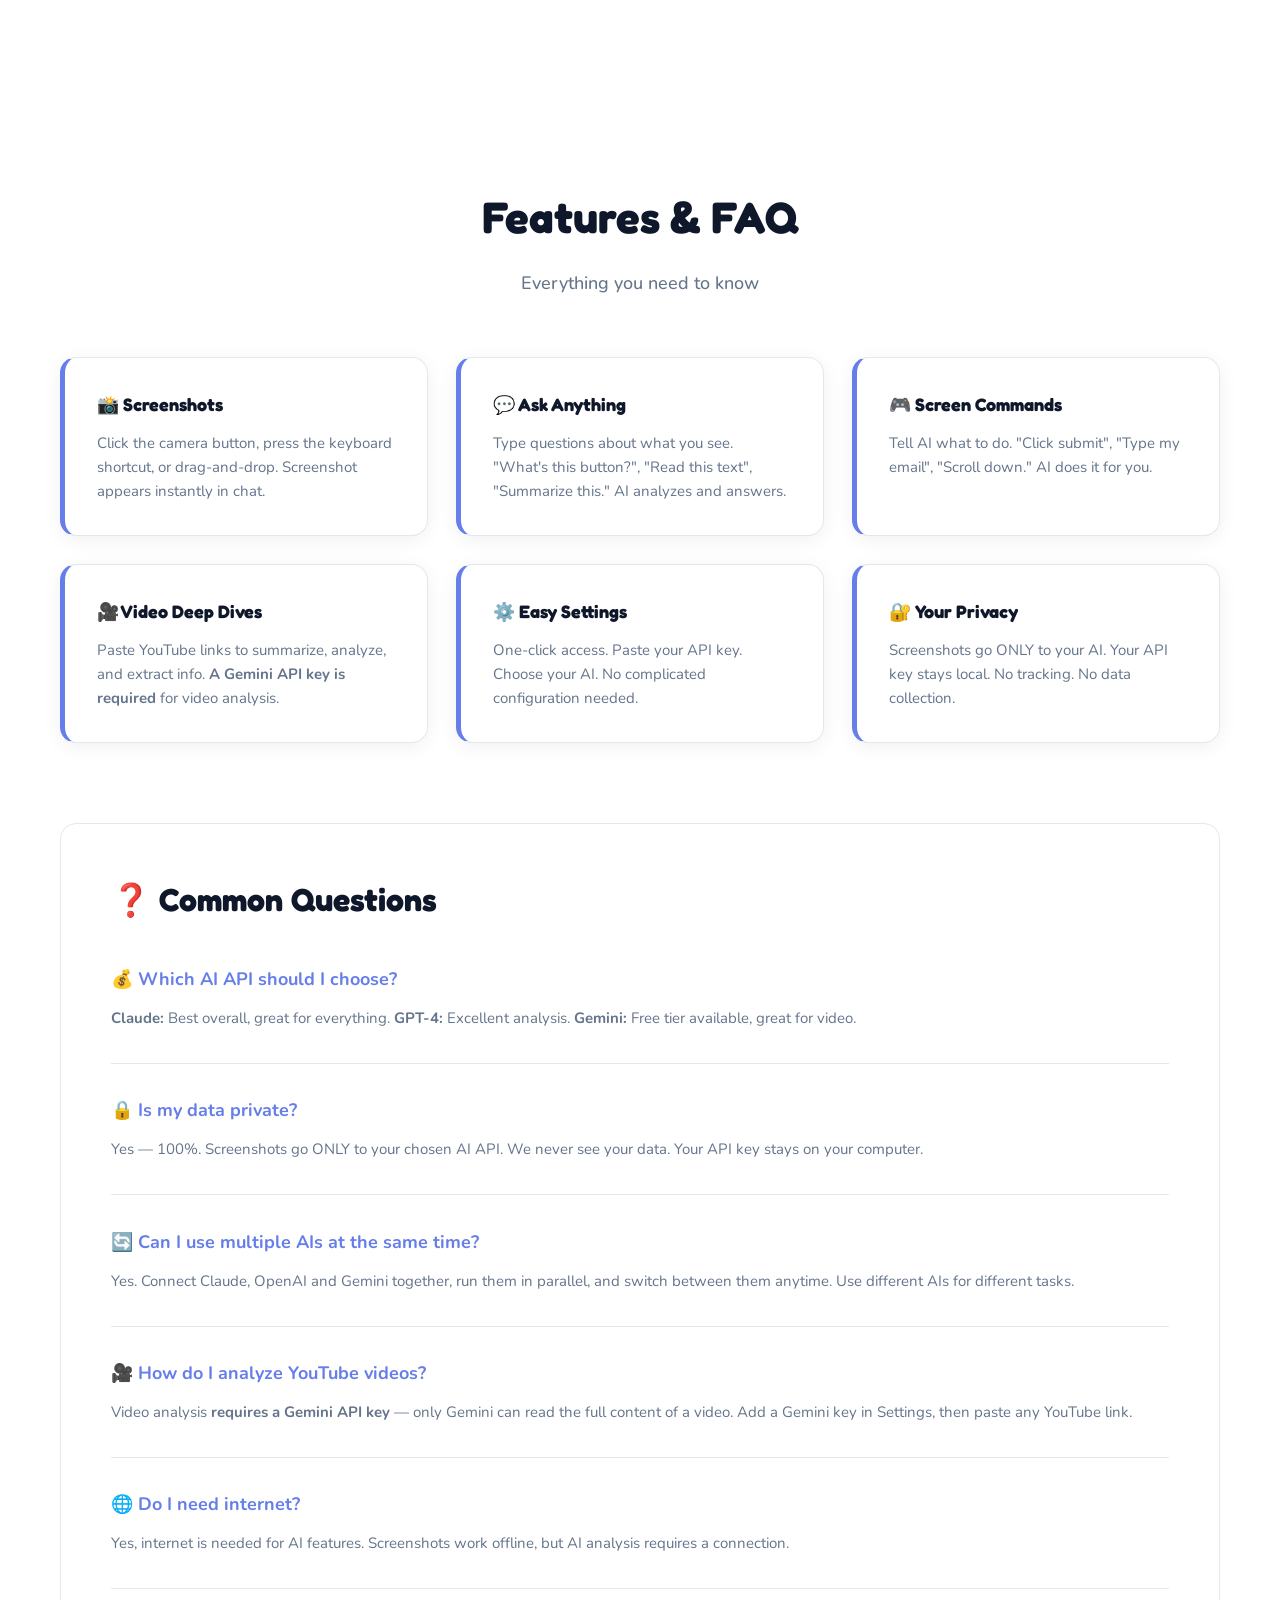
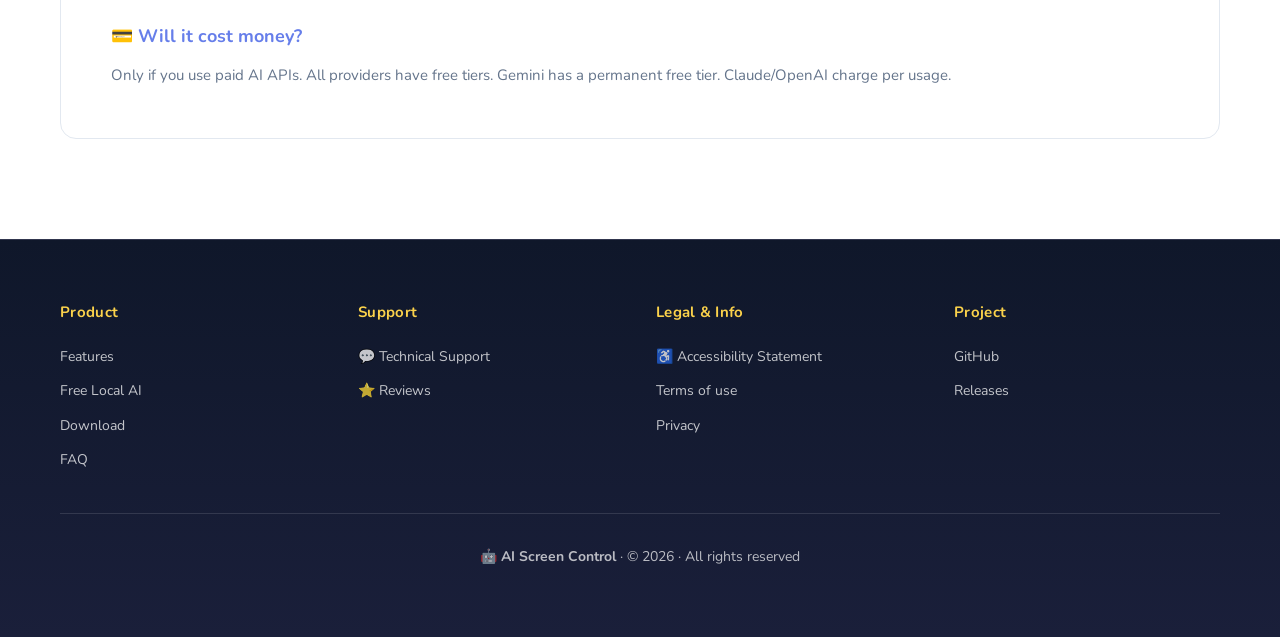
==== commit dda9fbf7: "Website: cookie banner + full code editor in admin - Cookie consent banner on first visit (remembers" ====
--- a/website/standalone.html
+++ b/website/standalone.html
@@ -551,6 +551,27 @@
     .admin-login-actions button { flex: 1; padding: 11px; border-radius: 10px; border: none; font-weight: 700; cursor: pointer; font-family: inherit; }
     .admin-go { background: var(--gradient); color: #fff; }
     .admin-cancel { background: var(--light); color: var(--text); }
+
+    /* Full code editor */
+    #codeEditor { position: fixed; inset: 0; z-index: 3200; background: #0b1020; display: flex; flex-direction: column; }
+    #codeEditor[hidden] { display: none; }
+    .code-head { display: flex; justify-content: space-between; align-items: center; padding: 12px 18px; background: #0f172a; color: #fff; font-weight: 700; }
+    .code-head button { background: rgba(255,255,255,0.15); border: none; color: #fff; width: 32px; height: 32px; border-radius: 8px; cursor: pointer; }
+    #codeArea { flex: 1; width: 100%; border: none; resize: none; padding: 16px; background: #0b1020; color: #d6e2ff; font-family: 'Courier New', monospace; font-size: 13px; line-height: 1.5; outline: none; }
+    .code-actions { display: flex; justify-content: space-between; align-items: center; gap: 12px; padding: 12px 18px; background: #0f172a; }
+    .code-hint { color: #94a3b8; font-size: 13px; }
+    .code-actions button { background: var(--gradient); color: #fff; border: none; padding: 10px 18px; border-radius: 10px; font-weight: 700; cursor: pointer; font-family: inherit; }
+
+    /* Cookie consent banner */
+    .cookie-banner {
+      position: fixed; left: 16px; right: 16px; bottom: 16px; z-index: 2500;
+      max-width: 720px; margin: 0 auto; background: #0f172a; color: #fff;
+      border-radius: 14px; padding: 16px 20px; box-shadow: 0 16px 40px rgba(0,0,0,0.35);
+      display: flex; align-items: center; gap: 16px; flex-wrap: wrap; justify-content: center;
+    }
+    .cookie-banner[hidden] { display: none; }
+    .cookie-banner p { font-size: 14px; line-height: 1.5; margin: 0; flex: 1; min-width: 220px; }
+    .cookie-banner button { background: var(--gradient); color: #fff; border: none; padding: 10px 22px; border-radius: 10px; font-weight: 700; cursor: pointer; font-family: inherit; white-space: nowrap; }
 
     /* Admin edit bar */
     #adminBar {
@@ -926,6 +947,25 @@
         <button type="button" class="admin-cancel" onclick="document.getElementById('adminLogin').hidden=true">Cancel</button>
       </div>
     </form>
+  </div>
+
+  <!-- ===== FULL CODE EDITOR (admin) ===== -->
+  <div id="codeEditor" hidden>
+    <div class="code-head">
+      <span>&lt;/&gt; Edit full site code</span>
+      <button onclick="document.getElementById('codeEditor').hidden=true" aria-label="Close">✕</button>
+    </div>
+    <textarea id="codeArea" spellcheck="false"></textarea>
+    <div class="code-actions">
+      <span class="code-hint">Edit anything — HTML, styles, scripts — then download and re-upload.</span>
+      <button onclick="downloadCode()">💾 Download edited file</button>
+    </div>
+  </div>
+
+  <!-- ===== COOKIE CONSENT ===== -->
+  <div id="cookieBanner" class="cookie-banner" hidden>
+    <p>🍪 This site uses cookies to remember your preferences and so we can reply to your support messages. By continuing, you agree.</p>
+    <button onclick="acceptCookies()">Got it</button>
   </div>
 
   <div class="modal-overlay" id="downloadModal">
@@ -1417,12 +1457,45 @@
       });
       var bar = document.createElement('div');
       bar.id = 'adminBar';
-      bar.innerHTML = '✏️ Edit mode — click any text and type to change it. ' +
-        '<button onclick="adminSave()">💾 Save &amp; download</button>' +
+      bar.innerHTML = '✏️ Edit mode — click any text to change it. ' +
+        '<button onclick="adminSave()">💾 Save text</button>' +
+        '<button onclick="openCodeEditor()">&lt;/&gt; Edit full code</button>' +
         '<button class="exit" onclick="location.reload()">Exit</button>';
       document.body.appendChild(bar);
       document.body.style.paddingTop = '48px';
     }
+
+    // Full code control: edit the entire page source and download it.
+    function openCodeEditor() {
+      var clone = document.documentElement.cloneNode(true);
+      ['adminBar', 'codeEditor', 'adminLogin', 'cookieBanner'].forEach(function (id) {
+        var e = clone.querySelector('#' + id); if (e) e.remove();
+      });
+      clone.querySelectorAll('[contenteditable]').forEach(function (e) { e.removeAttribute('contenteditable'); });
+      var cls = clone.querySelector('body'); if (cls) cls.classList.remove('admin-editing');
+      document.getElementById('codeArea').value = '<!DOCTYPE html>\n' + clone.outerHTML;
+      document.getElementById('codeEditor').hidden = false;
+    }
+    function downloadCode() {
+      var html = document.getElementById('codeArea').value;
+      var blob = new Blob([html], { type: 'text/html;charset=utf-8' });
+      var url = URL.createObjectURL(blob);
+      var a = document.createElement('a');
+      a.href = url; a.download = 'standalone.html';
+      document.body.appendChild(a); a.click(); document.body.removeChild(a);
+      setTimeout(function () { URL.revokeObjectURL(url); }, 800);
+      alert('Downloaded! Upload this "standalone.html" to update your live site (or send it to me).');
+    }
+
+    // Cookie consent
+    function acceptCookies() {
+      try { localStorage.setItem('cookiesAccepted', '1'); } catch (e) {}
+      var b = document.getElementById('cookieBanner'); if (b) b.hidden = true;
+    }
+    window.addEventListener('load', function () {
+      var ok = false; try { ok = localStorage.getItem('cookiesAccepted') === '1'; } catch (e) {}
+      if (!ok) { var b = document.getElementById('cookieBanner'); if (b) b.hidden = false; }
+    });
     // Triggers: keyboard shortcut and #admin
     document.addEventListener('keydown', function (e) {
       if (e.ctrlKey && e.shiftKey && (e.key === 'E' || e.key === 'e')) { e.preventDefault(); showAdminLogin(); }
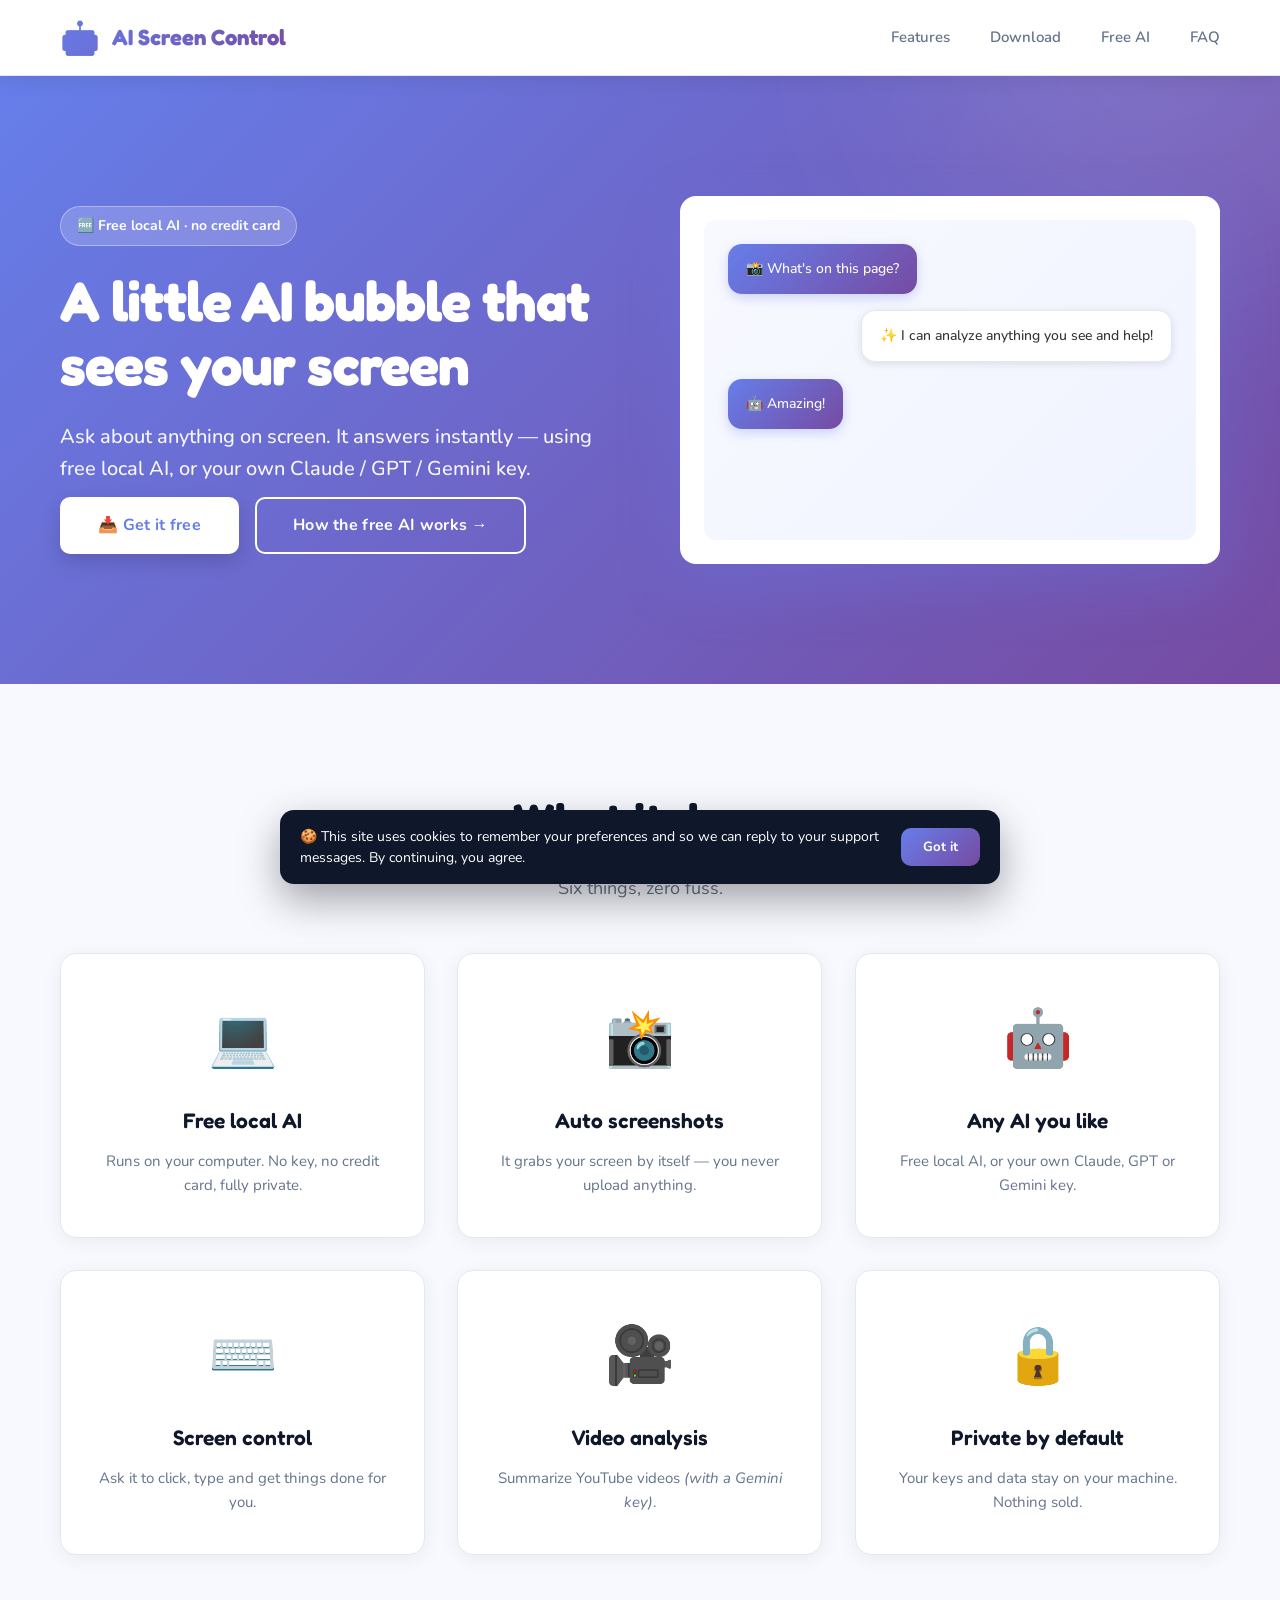
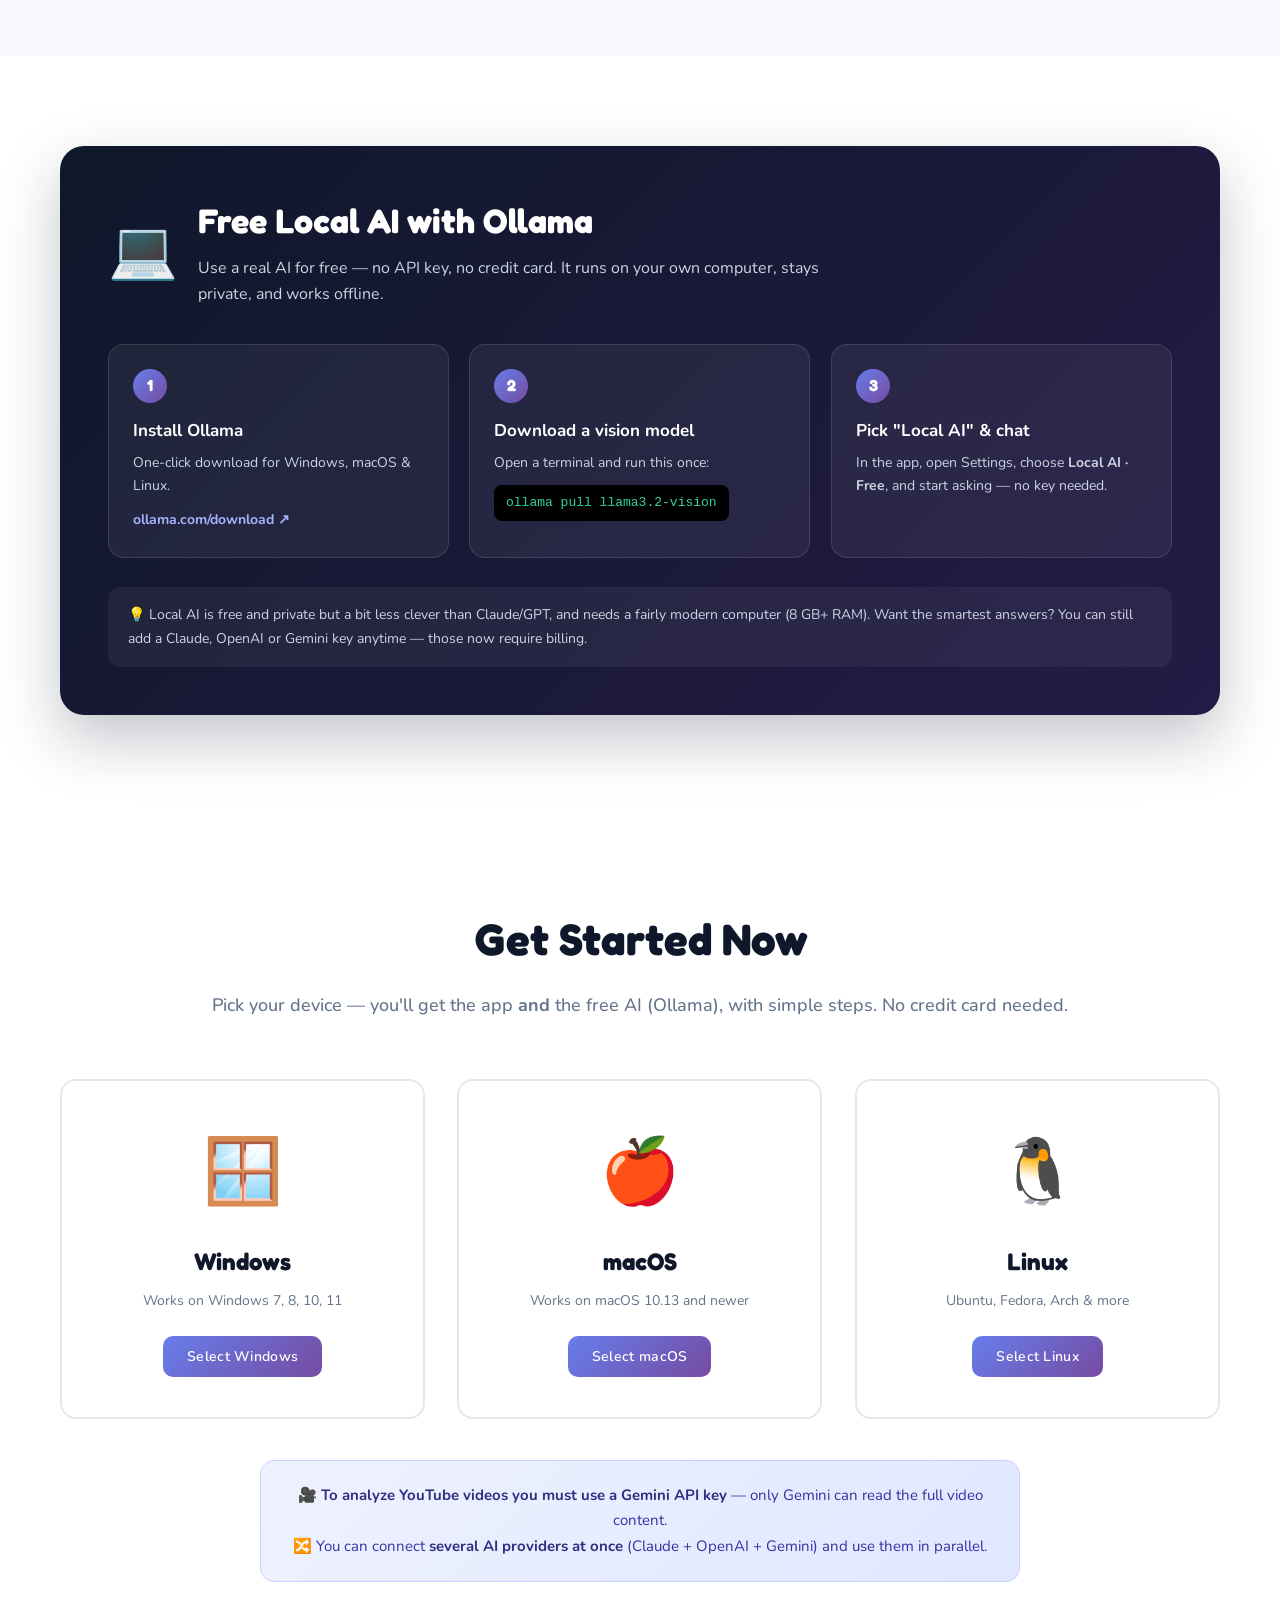
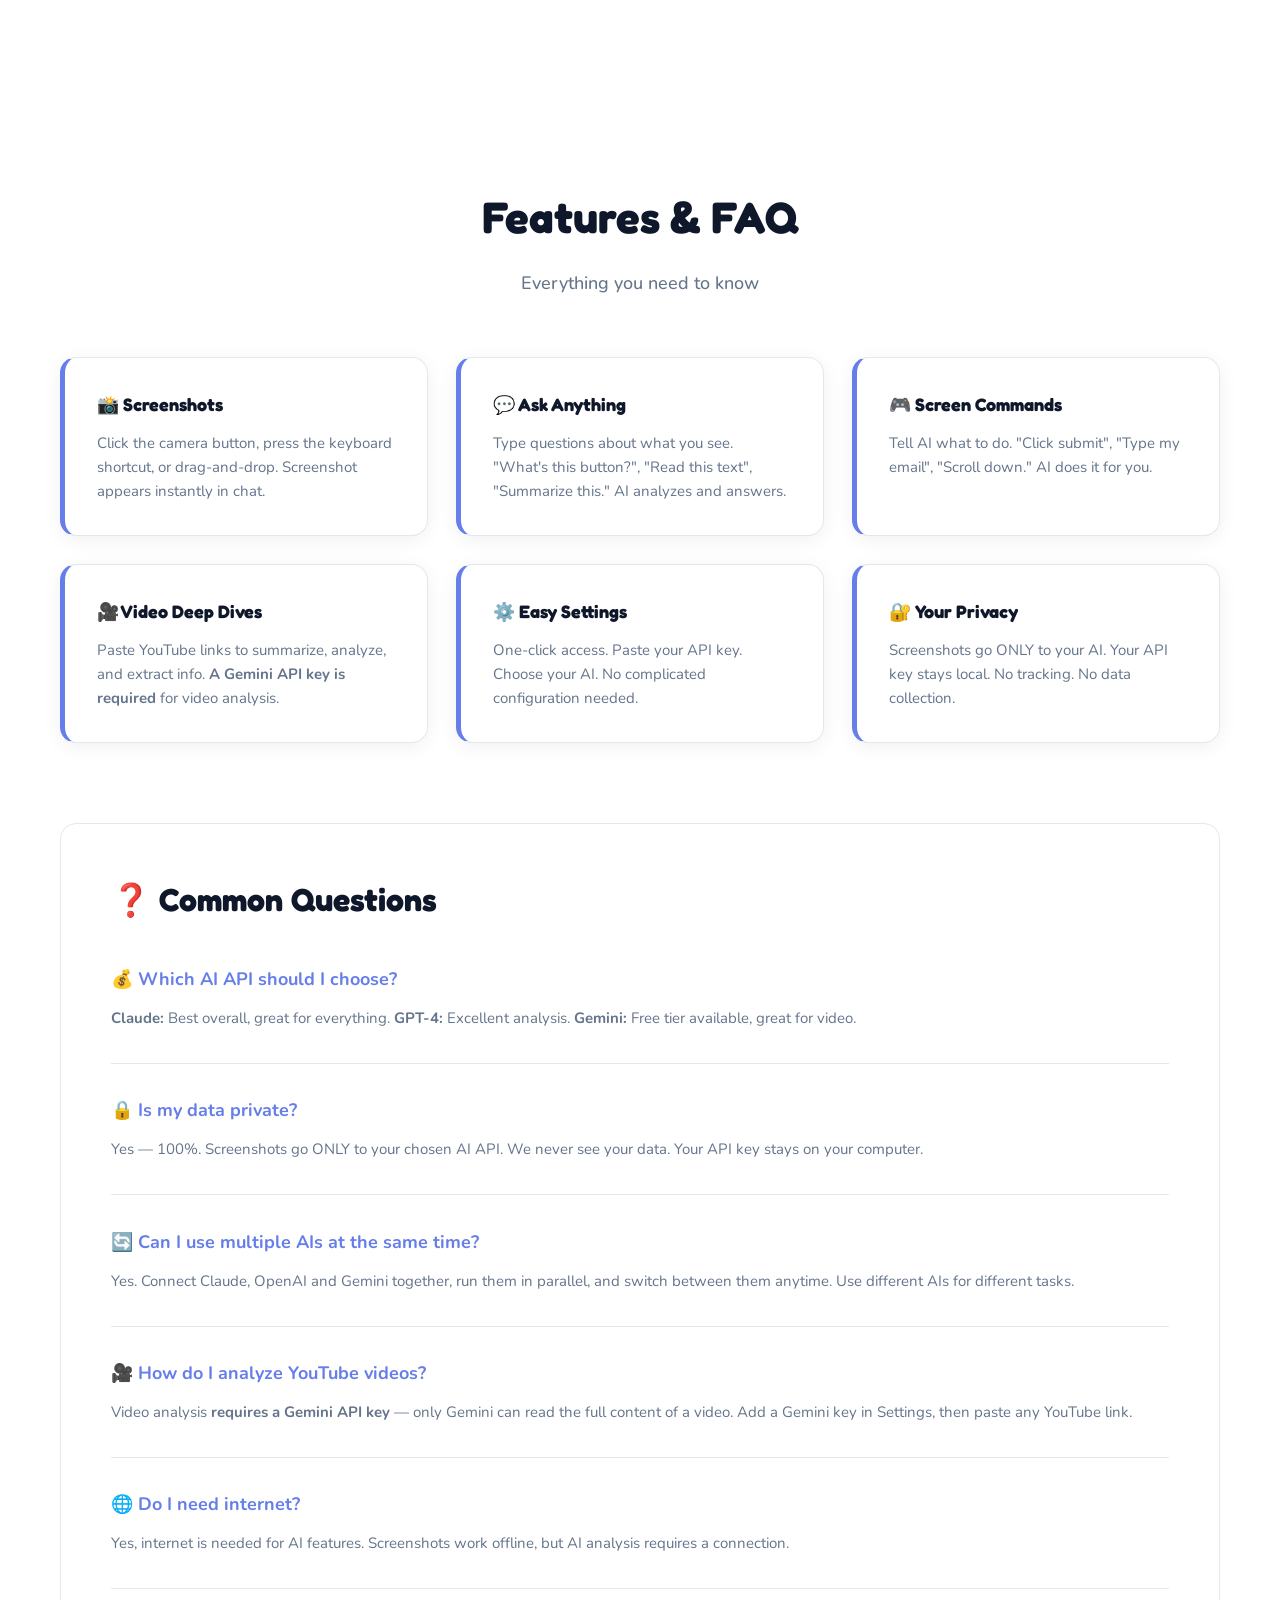
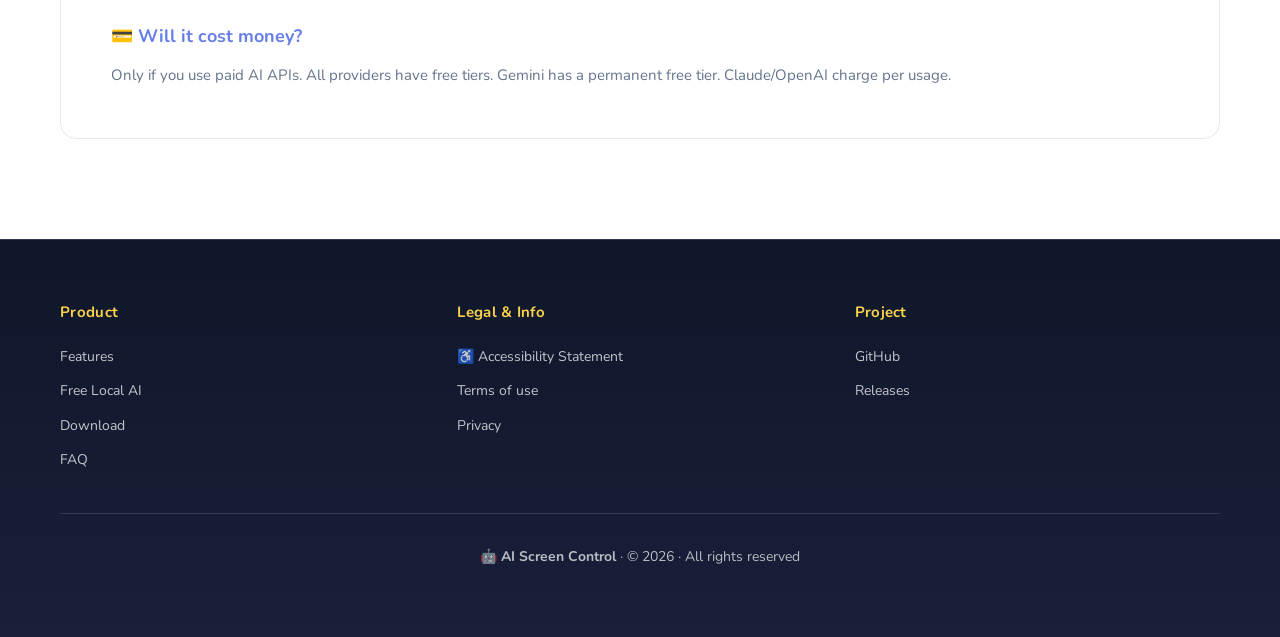
==== commit b0a5e4e4: "Website: remove Support chat and Reviews (complaints) features Per request, drop the support/complai" ====
--- a/website/standalone.html
+++ b/website/standalone.html
@@ -330,7 +330,7 @@
     }
     footer p { margin: 8px 0; font-size: 15px; opacity: 0.9; }
     footer a { color: rgba(255,255,255,0.75); text-decoration: none; }
-    .footer-cols { display: grid; grid-template-columns: repeat(4, 1fr); gap: 32px; text-align: left; padding-bottom: 36px; border-bottom: 1px solid rgba(255,255,255,0.12); }
+    .footer-cols { display: grid; grid-template-columns: repeat(3, 1fr); gap: 32px; text-align: left; padding-bottom: 36px; border-bottom: 1px solid rgba(255,255,255,0.12); }
     .footer-col h4 { color: #fbd24b; font-size: 15px; font-weight: 700; margin-bottom: 16px; letter-spacing: 0.3px; }
     .footer-col a { display: block; padding: 6px 0; font-size: 14px; transition: color 0.2s ease, padding-left 0.2s ease; }
     .footer-col a:hover { color: #fff; padding-left: 4px; }
@@ -562,6 +562,25 @@
     .code-hint { color: #94a3b8; font-size: 13px; }
     .code-actions button { background: var(--gradient); color: #fff; border: none; padding: 10px 18px; border-radius: 10px; font-weight: 700; cursor: pointer; font-family: inherit; }
 
+    /* Admin messages inbox */
+    #msgInbox { position: fixed; inset: 0; z-index: 3200; background: #0b1020; display: flex; flex-direction: column; }
+    #msgInbox[hidden] { display: none; }
+    .inbox-head { display: flex; justify-content: space-between; align-items: center; padding: 12px 18px; background: #0f172a; color: #fff; font-weight: 700; }
+    .inbox-head button { background: rgba(255,255,255,0.15); border: none; color: #fff; width: 32px; height: 32px; border-radius: 8px; cursor: pointer; }
+    .inbox-body { flex: 1; display: grid; grid-template-columns: 280px 1fr; min-height: 0; }
+    .inbox-list { border-right: 1px solid rgba(255,255,255,0.1); overflow-y: auto; background: #0e1428; }
+    .inbox-item { padding: 14px 16px; border-bottom: 1px solid rgba(255,255,255,0.06); color: #cbd5e1; cursor: pointer; font-size: 13px; }
+    .inbox-item:hover, .inbox-item.active { background: rgba(102,126,234,0.15); color: #fff; }
+    .inbox-item .who { font-weight: 700; color: #a5b4fc; }
+    .inbox-thread { display: flex; flex-direction: column; min-height: 0; }
+    .inbox-log { flex: 1; overflow-y: auto; padding: 18px; display: flex; flex-direction: column; gap: 8px; }
+    .inbox-empty { color: #64748b; text-align: center; margin-top: 40px; }
+    .inbox-log .s-msg { max-width: 70%; }
+    .inbox-reply { display: flex; gap: 8px; padding: 14px 18px; border-top: 1px solid rgba(255,255,255,0.1); }
+    .inbox-reply input { flex: 1; padding: 12px 14px; border-radius: 10px; border: 1px solid rgba(255,255,255,0.15); background: #0b1020; color: #fff; outline: none; }
+    .inbox-reply button { background: var(--gradient); color: #fff; border: none; padding: 12px 20px; border-radius: 10px; font-weight: 700; cursor: pointer; font-family: inherit; }
+    @media (max-width: 640px) { .inbox-body { grid-template-columns: 1fr; } .inbox-list { max-height: 30vh; } }
+
     /* Cookie consent banner */
     .cookie-banner {
       position: fixed; left: 16px; right: 16px; bottom: 16px; z-index: 2500;
@@ -591,16 +610,21 @@
     @media (prefers-reduced-motion: reduce) { .reveal { opacity: 1 !important; transform: none !important; } }
 
 /* ---- sub-page layout (support / reviews / accessibility as their own pages) ---- */
-.page-hero { background: var(--gradient); color: #fff; padding: 80px 0 60px; text-align: center; }
-.page-hero h1 { font-size: 44px; font-weight: 700; margin-bottom: 12px; }
-.page-hero p { font-size: 18px; opacity: 0.92; max-width: 620px; margin: 0 auto; }
-.page-body { padding: 60px 0 90px; background: var(--light); min-height: 40vh; }
-.container.narrow { max-width: 720px; }
+.page-hero { background: var(--gradient); color: #fff; padding: 48px 0 40px; text-align: center; }
+.page-hero h1 { font-size: 34px; font-weight: 700; margin-bottom: 10px; }
+.page-hero p { font-size: 16px; opacity: 0.92; max-width: 520px; margin: 0 auto; }
+.page-body { padding: 40px 0 70px; background: var(--light); min-height: 30vh; }
+.container.narrow { max-width: 480px; }
 .support-page-card {
-  background: #fff; border: 1px solid var(--border); border-radius: 22px; padding: 28px;
-  box-shadow: 0 12px 40px rgba(15,23,42,0.06); display: flex; flex-direction: column; gap: 12px;
+  background: #fff; border: 1px solid var(--border); border-radius: 18px; padding: 20px;
+  box-shadow: 0 12px 40px rgba(15,23,42,0.06); display: flex; flex-direction: column; gap: 10px;
 }
-.support-page-card .support-log { max-height: 340px; }
+.support-page-card .support-log { max-height: 240px; }
+.support-page-card #supportMsg { rows: 2; }
+#chatGate input { width: 100%; padding: 12px 14px; border: 1px solid var(--border); border-radius: 10px; font-size: 15px; font-family: inherit; outline: none; margin-bottom: 10px; }
+#chatGate input:focus { border-color: var(--primary); box-shadow: 0 0 0 3px rgba(102,126,234,0.12); }
+.gate-err { color: #ef4444; font-weight: 700; font-size: 13px; margin: 0 0 10px; }
+.chat-who { font-size: 12px; color: var(--text-light); background: var(--light); border-radius: 8px; padding: 6px 10px; margin-bottom: 8px; display: inline-block; }
 .support-page-card .support-send { padding: 14px; font-size: 15px; }
 /* give reviews & accessibility sections a light page background when standalone */
 body > main > #reviews, body > main > #accessibility { background: var(--light); }
@@ -622,8 +646,8 @@
       <ul class="nav-links">
         <li><a href="#" onclick="goHomeThen('#features');return false;">Features</a></li>
         <li><a href="#" onclick="goHomeThen('#download');return false;">Download</a></li>
-        <li><a href="#" onclick="showPage('support');return false;">Support</a></li>
-        <li><a href="#" onclick="showPage('reviews');return false;">Reviews</a></li>
+        <li><a href="#" onclick="goHomeThen('#local-ai');return false;">Free AI</a></li>
+        <li><a href="#" onclick="goHomeThen('#docs');return false;">FAQ</a></li>
       </ul>
     </div>
   </nav>
@@ -824,60 +848,8 @@
     </div>
   </section>
     </div>
-    <div id="page-reviews" class="page">
-<section id="reviews" class="reviews">
-    <div class="container">
-      <h2>Reviews &amp; Contact</h2>
-      <p class="section-subtitle">Tell us what you think — a complaint, an idea, or something you loved.</p>
-
-      <div class="reviews-grid">
-        <form class="review-form" id="reviewForm" onsubmit="submitReview(event)">
-          <label for="rv-name">Your name</label>
-          <input id="rv-name" type="text" placeholder="Jane" required>
-
-          <label for="rv-rating">Rating</label>
-          <select id="rv-rating">
-            <option value="5">★★★★★ Loved it</option>
-            <option value="4">★★★★ Good</option>
-            <option value="3">★★★ Okay</option>
-            <option value="2">★★ Needs work</option>
-            <option value="1">★ Had a problem</option>
-          </select>
-
-          <label for="rv-msg">Your message</label>
-          <textarea id="rv-msg" rows="4" placeholder="What's on your mind?" required></textarea>
-
-          <label for="rv-file" class="file-label">📎 Attach an image, video or file (optional)</label>
-          <input id="rv-file" type="file" accept="image/*,video/*,.pdf,.txt,.srt,.vtt" multiple>
-
-          <button type="submit" class="btn btn-gradient review-send">Send feedback</button>
-        </form>
-
-        <aside class="reviews-note">
-          <h3>💬 How this works</h3>
-          <p>Your message opens in your email app and comes straight to us. We read every one and reply.</p>
-          <hr>
-          <p class="soon"><strong>Coming soon:</strong> live on-page reviews, two-way chat with file &amp; video sharing, and replies right here on the site — that needs a small backend, which we can switch on.</p>
-        </aside>
-      </div>
-    </div>
-  </section>
-    </div>
-    <div id="page-support" class="page">
-  <section class="page-hero"><div class="container"><h1>💬 Technical Support</h1><p>Send us a message — attach a screenshot, video or file. We reply right here.</p></div></section>
-  <section class="page-body"><div class="container narrow">
-    <div class="support-page-card">
-      <div id="supportLog" class="support-log">
-        <div class="s-msg bot">Hi! 👋 How can we help? Send a message — you can attach a screenshot, video or file.</div>
-      </div>
-      <textarea id="supportMsg" rows="3" placeholder="Type your message…" onkeydown="if(event.key==='Enter'&&!event.shiftKey){event.preventDefault();sendSupport();}"></textarea>
-      <label class="support-file">📎 Attach files<input id="supportFile" type="file" accept="image/*,video/*,.pdf,.txt,.srt,.vtt" multiple hidden onchange="supportFilePicked()"></label>
-      <button class="support-send" onclick="sendSupport()">Send message</button>
-      <p class="support-hours">Live two-way replies activate once connected to a backend.</p>
-    </div>
-  </div></section>
-  
-    </div>
+    
+    
     <div id="page-accessibility" class="page">
 <section id="accessibility" class="a11y" aria-labelledby="a11y-title">
     <div class="container">
@@ -917,10 +889,6 @@
           <a href="#" onclick="goHomeThen('#local-ai');return false;">Free Local AI</a>
           <a href="#" onclick="goHomeThen('#download');return false;">Download</a>
           <a href="#" onclick="goHomeThen('#docs');return false;">FAQ</a>
-        </div>
-        <div class="footer-col"><h4>Support</h4>
-          <a href="#" onclick="showPage('support');return false;">💬 Technical Support</a>
-          <a href="#" onclick="showPage('reviews');return false;">⭐ Reviews</a>
         </div>
         <div class="footer-col"><h4>Legal &amp; Info</h4>
           <a href="#" onclick="showPage('accessibility');return false;">♿ Accessibility Statement</a>
@@ -979,9 +947,52 @@
       <div class="modal-body" id="modalBody"></div>
     </div>
   </div>
-
   <script>
-// OS display config
+    /* ======================================================================
+       BACKEND (Supabase) — paste your 2 values here to switch everything on.
+       Get them at supabase.com → your project → Settings → API.
+       Leave empty and the chat runs in local demo mode.
+    ====================================================================== */
+    var SUPABASE_URL = '';        // e.g. https://xxxx.supabase.co
+    var SUPABASE_ANON_KEY = '';   // the "anon public" key
+
+    var sb = null;
+    try {
+      if (SUPABASE_URL && SUPABASE_ANON_KEY && window.supabase) {
+        sb = window.supabase.createClient(SUPABASE_URL, SUPABASE_ANON_KEY);
+      }
+    } catch (e) { sb = null; }
+    function backendOn() { return !!sb; }
+
+    // A stable id for this visitor's conversation — their email once signed in.
+    function chatSession() {
+      var e = null; try { e = localStorage.getItem('chatEmail'); } catch (x) {}
+      if (e) return e;
+      var s = null;
+      try { s = localStorage.getItem('chatSession'); } catch (x) {}
+      if (!s) { s = 'v-' + Math.random().toString(36).slice(2) + '-' + (new Date().getTime()); try { localStorage.setItem('chatSession', s); } catch (x) {} }
+      return s;
+    }
+    // Chat sign-in gate: visitor enters email + password so the chat is saved.
+    function startChat() {
+      var email = (document.getElementById('gateEmail').value || '').trim();
+      var pass = document.getElementById('gatePass').value || '';
+      if (!/^[^@\s]+@[^@\s]+\.[^@\s]+$/.test(email) || !pass) { document.getElementById('gateErr').hidden = false; return; }
+      try { localStorage.setItem('chatEmail', email); localStorage.setItem('chatPass', pass); } catch (x) {}
+      refreshChatGate();
+    }
+    function refreshChatGate() {
+      var e = null; try { e = localStorage.getItem('chatEmail'); } catch (x) {}
+      var gate = document.getElementById('chatGate'), area = document.getElementById('chatArea');
+      if (!gate || !area) return;
+      if (e) {
+        gate.hidden = true; area.hidden = false;
+        var w = document.getElementById('chatWho'); if (w) w.textContent = 'Signed in as ' + e;
+        loadVisitorChat();
+      } else { gate.hidden = false; area.hidden = true; }
+    }
+
+    // OS display config
     var OS_CONFIG = {
       windows: { name: 'Windows', icon: '🪟' },
       macos:   { name: 'macOS',   icon: '🍎' },
@@ -1420,14 +1431,50 @@
       supportFiles = f;
       if (f && f.length) supportAddMsg('📎 ' + f.length + ' file(s) attached', 'me');
     }
+    var visitorSubscribed = false;
     function sendSupport() {
       var t = document.getElementById('supportMsg').value.trim();
       if (!t) return;
       supportAddMsg(t, 'me');
       document.getElementById('supportMsg').value = '';
-      setTimeout(function () {
-        supportAddMsg('Thanks! Your message is noted. A team member will reply here shortly. 🙌', 'bot');
-      }, 500);
+      if (backendOn()) {
+        sb.from('messages').insert({ session: chatSession(), sender: 'visitor', text: t })
+          .then(function () {}, function () { supportAddMsg('(Could not send — check your connection.)', 'bot'); });
+        subscribeVisitor();
+      } else {
+        setTimeout(function () {
+          supportAddMsg('Thanks! Your message is noted. (Connect a backend so the team can reply here.)', 'bot');
+        }, 400);
+      }
+    }
+    // Load this visitor's past messages and listen for owner replies in real time.
+    function loadVisitorChat() {
+      if (!backendOn()) return;
+      sb.from('messages').select('*').eq('session', chatSession()).order('created_at', { ascending: true })
+        .then(function (res) {
+          var log = document.getElementById('supportLog');
+          if (log && res.data) {
+            log.querySelectorAll('.s-msg.loaded').forEach(function (n) { n.remove(); });
+            res.data.forEach(function (m) {
+              var d = document.createElement('div');
+              d.className = 's-msg loaded ' + (m.sender === 'visitor' ? 'me' : 'bot');
+              d.textContent = m.text; log.appendChild(d);
+            });
+            log.scrollTop = log.scrollHeight;
+          }
+        });
+      subscribeVisitor();
+    }
+    function subscribeVisitor() {
+      if (!backendOn() || visitorSubscribed) return;
+      visitorSubscribed = true;
+      sb.channel('vchat-' + chatSession())
+        .on('postgres_changes', { event: 'INSERT', schema: 'public', table: 'messages', filter: 'session=eq.' + chatSession() },
+          function (payload) {
+            var m = payload['new'];
+            if (m.sender !== 'visitor') supportAddMsg(m.text, 'bot');
+          })
+        .subscribe();
     }
 
     // ---- Secret admin edit area (no backend, no WordPress) ----
@@ -1457,7 +1504,7 @@
       });
       var bar = document.createElement('div');
       bar.id = 'adminBar';
-      bar.innerHTML = '✏️ Edit mode — click any text to change it. ' +
+      bar.innerHTML = '✏️ Edit mode. ' +
         '<button onclick="adminSave()">💾 Save text</button>' +
         '<button onclick="openCodeEditor()">&lt;/&gt; Edit full code</button>' +
         '<button class="exit" onclick="location.reload()">Exit</button>';
@@ -1485,6 +1532,54 @@
       document.body.appendChild(a); a.click(); document.body.removeChild(a);
       setTimeout(function () { URL.revokeObjectURL(url); }, 800);
       alert('Downloaded! Upload this "standalone.html" to update your live site (or send it to me).');
+    }
+
+    // ---- Admin inbox: view conversations and reply ----
+    var currentSession = null;
+    function adminMessages() {
+      if (!backendOn()) {
+        alert('To receive and reply to messages, connect a backend first:\n\n1) Create a free project at supabase.com\n2) Paste your Project URL and anon key into the SUPABASE_URL / SUPABASE_ANON_KEY lines at the top of the code\n3) Run the provided table SQL.\n\nThen this inbox fills with real messages.');
+        return;
+      }
+      document.getElementById('msgInbox').hidden = false;
+      loadInbox();
+    }
+    function loadInbox() {
+      sb.from('messages').select('*').order('created_at', { ascending: true }).then(function (res) {
+        var byS = {};
+        (res.data || []).forEach(function (m) { (byS[m.session] = byS[m.session] || []).push(m); });
+        var list = document.getElementById('inboxList'); list.innerHTML = '';
+        var keys = Object.keys(byS);
+        if (!keys.length) { list.innerHTML = '<div class="inbox-item">No messages yet.</div>'; return; }
+        keys.forEach(function (s) {
+          var msgs = byS[s]; var last = msgs[msgs.length - 1];
+          var item = document.createElement('div');
+          item.className = 'inbox-item' + (s === currentSession ? ' active' : '');
+          item.innerHTML = '<div class="who">Visitor ' + s.slice(2, 8) + '</div>' + last.text.slice(0, 40);
+          item.onclick = function () { openThread(s); };
+          list.appendChild(item);
+        });
+      });
+    }
+    function openThread(s) {
+      currentSession = s;
+      document.getElementById('inboxReply').hidden = false;
+      loadInbox();
+      sb.from('messages').select('*').eq('session', s).order('created_at', { ascending: true }).then(function (res) {
+        var log = document.getElementById('inboxLog'); log.innerHTML = '';
+        (res.data || []).forEach(function (m) {
+          var d = document.createElement('div');
+          d.className = 's-msg ' + (m.sender === 'visitor' ? 'bot' : 'me');
+          d.textContent = m.text; log.appendChild(d);
+        });
+        log.scrollTop = log.scrollHeight;
+      });
+    }
+    function adminReply() {
+      var box = document.getElementById('inboxReplyText'); var t = box.value.trim();
+      if (!t || !currentSession) return;
+      box.value = '';
+      sb.from('messages').insert({ session: currentSession, sender: 'owner', text: t }).then(function () { openThread(currentSession); });
     }
 
     // Cookie consent
@@ -1556,6 +1651,7 @@
       el.classList.add('active');
       el.querySelectorAll('.reveal').forEach(function (r) { r.classList.add('in'); });
       window.scrollTo(0, 0);
+      if (name === 'support') refreshChatGate();
       try { history.replaceState(null, '', name === 'home' ? './' : '#' + name); } catch (e) {}
     }
     function goHomeThen(hash) {
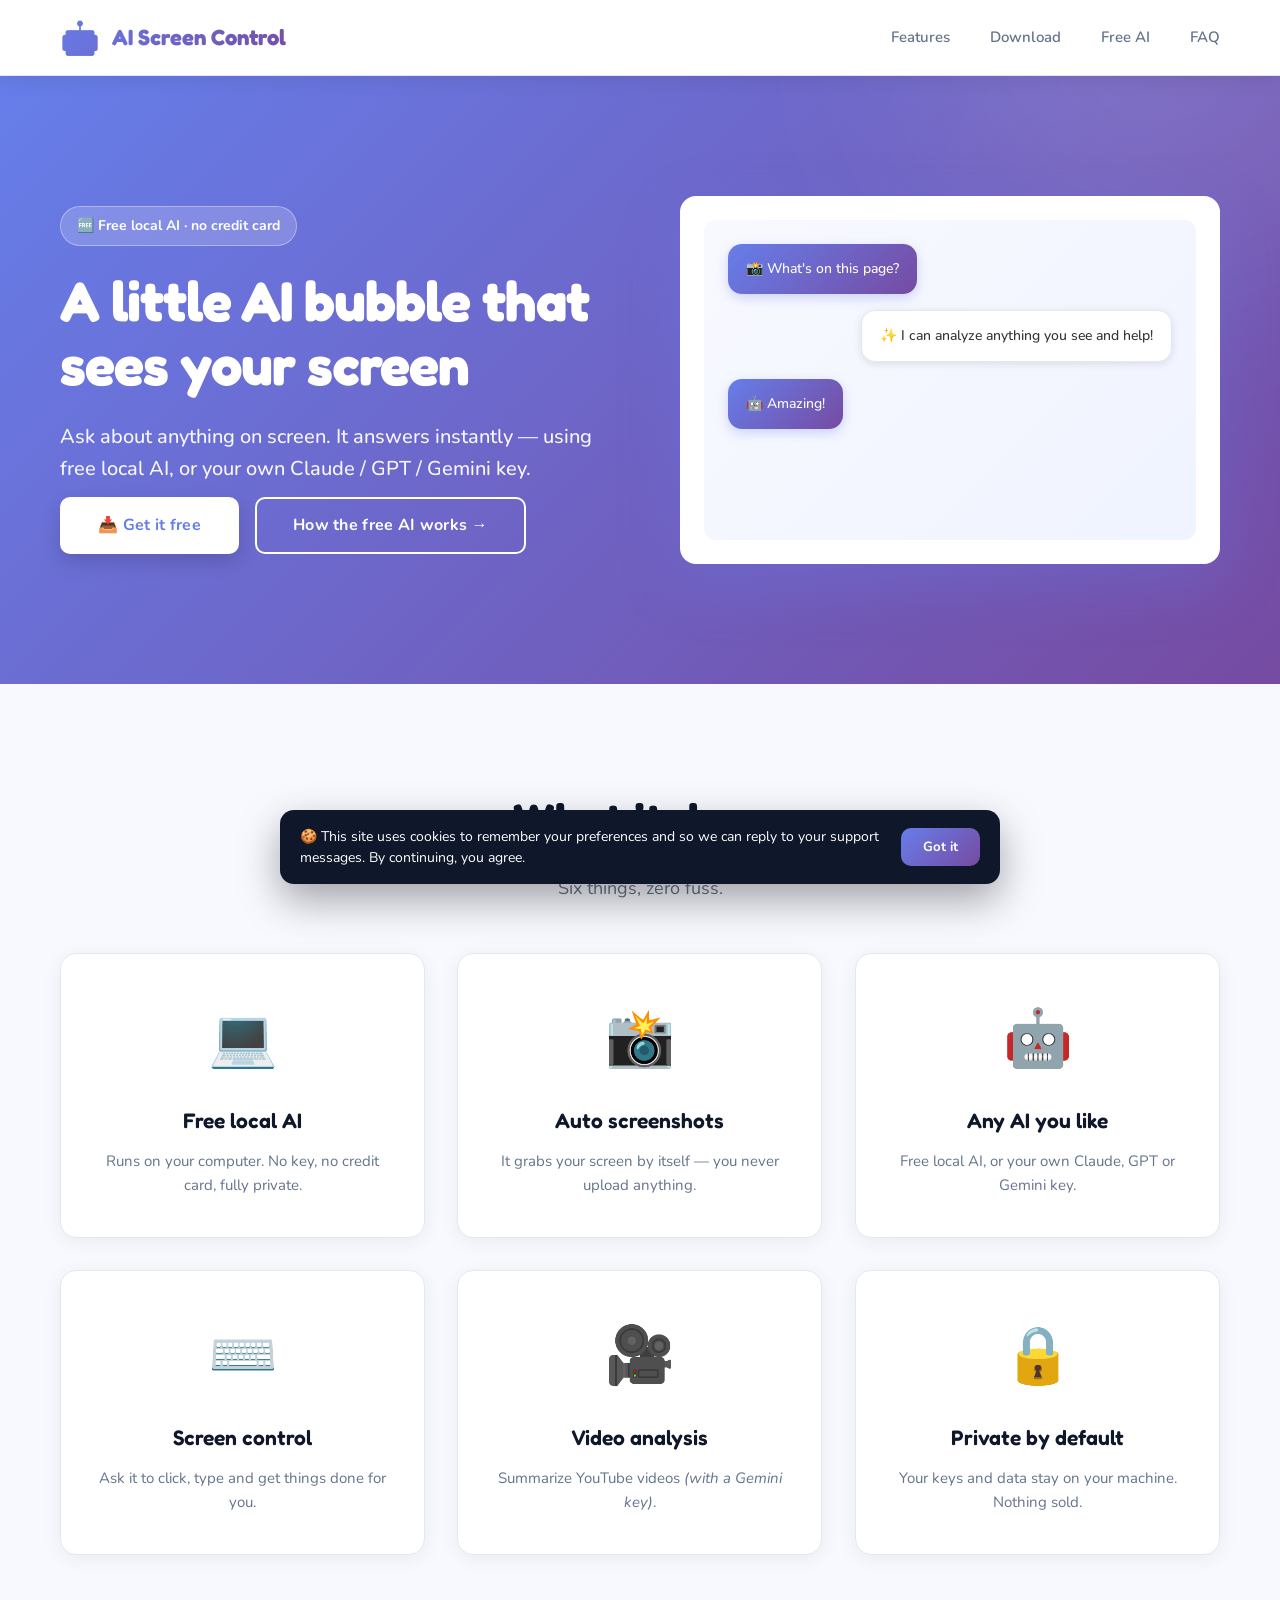
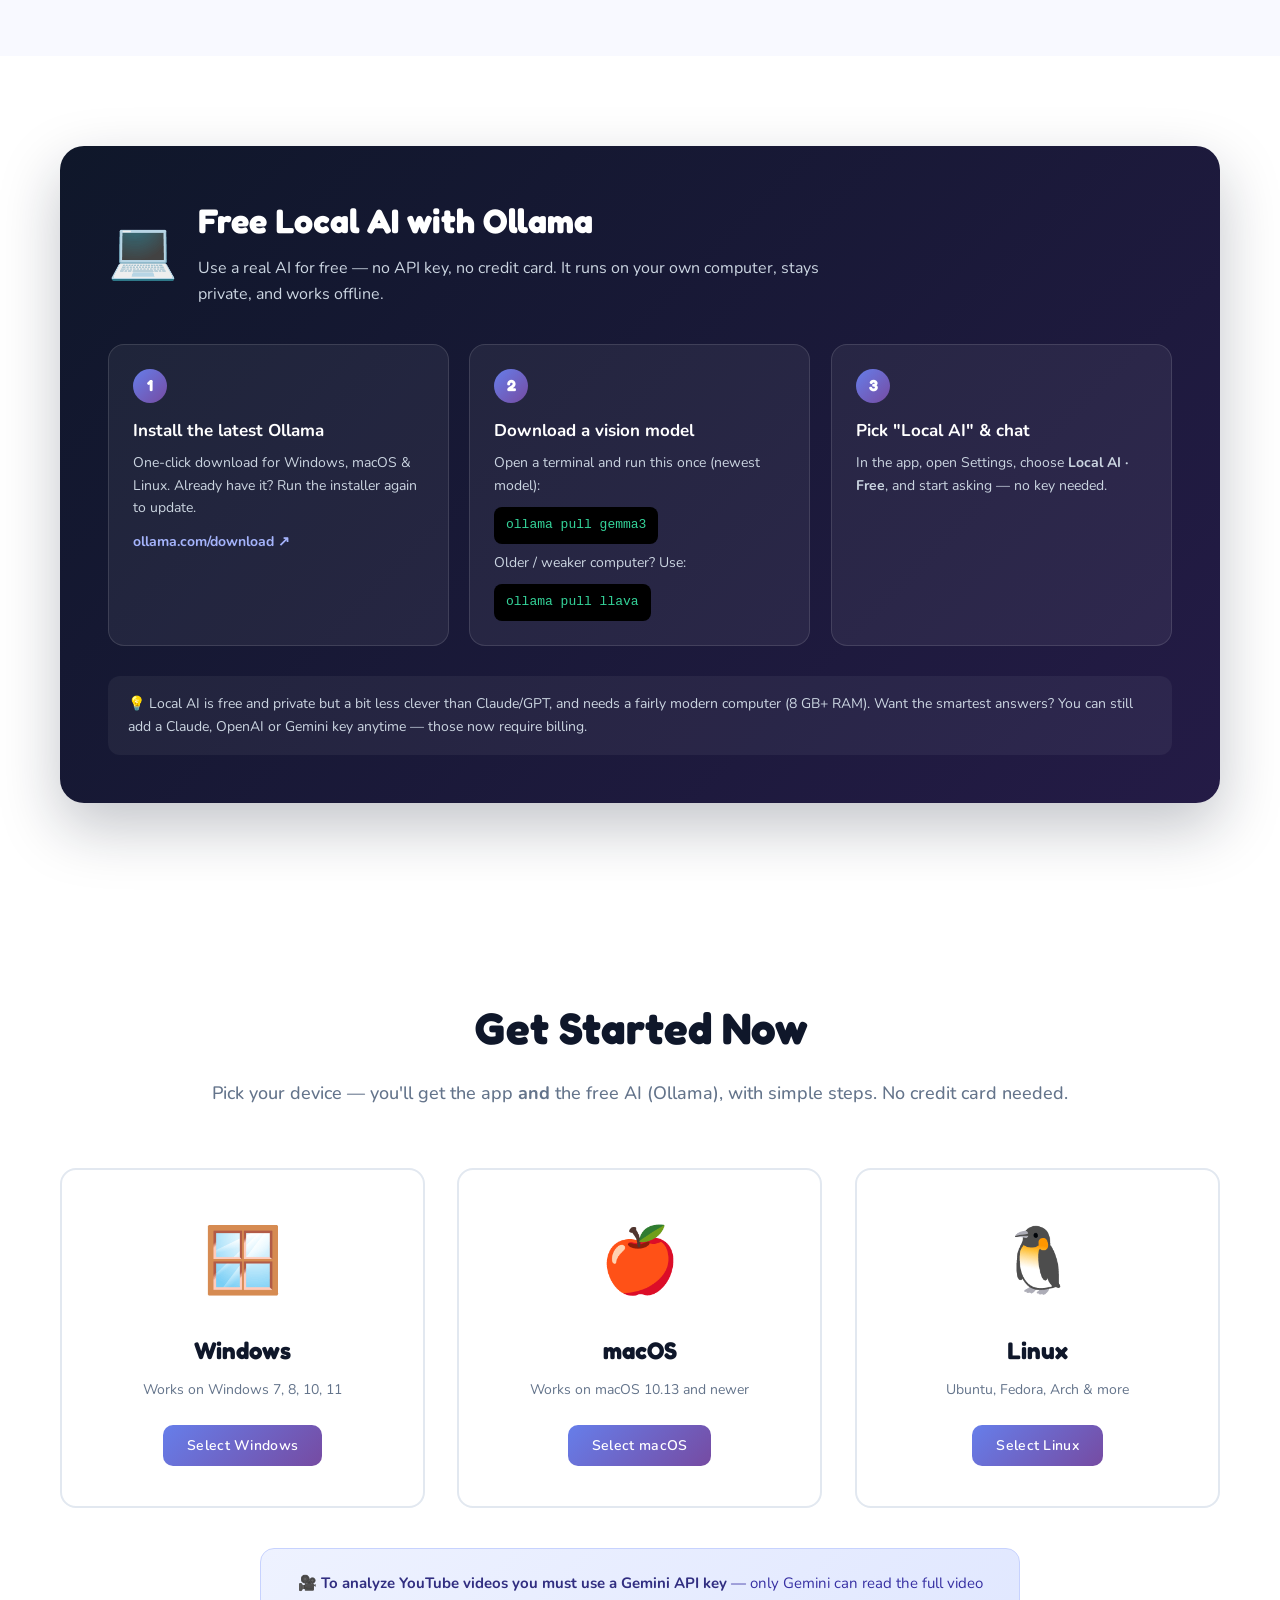
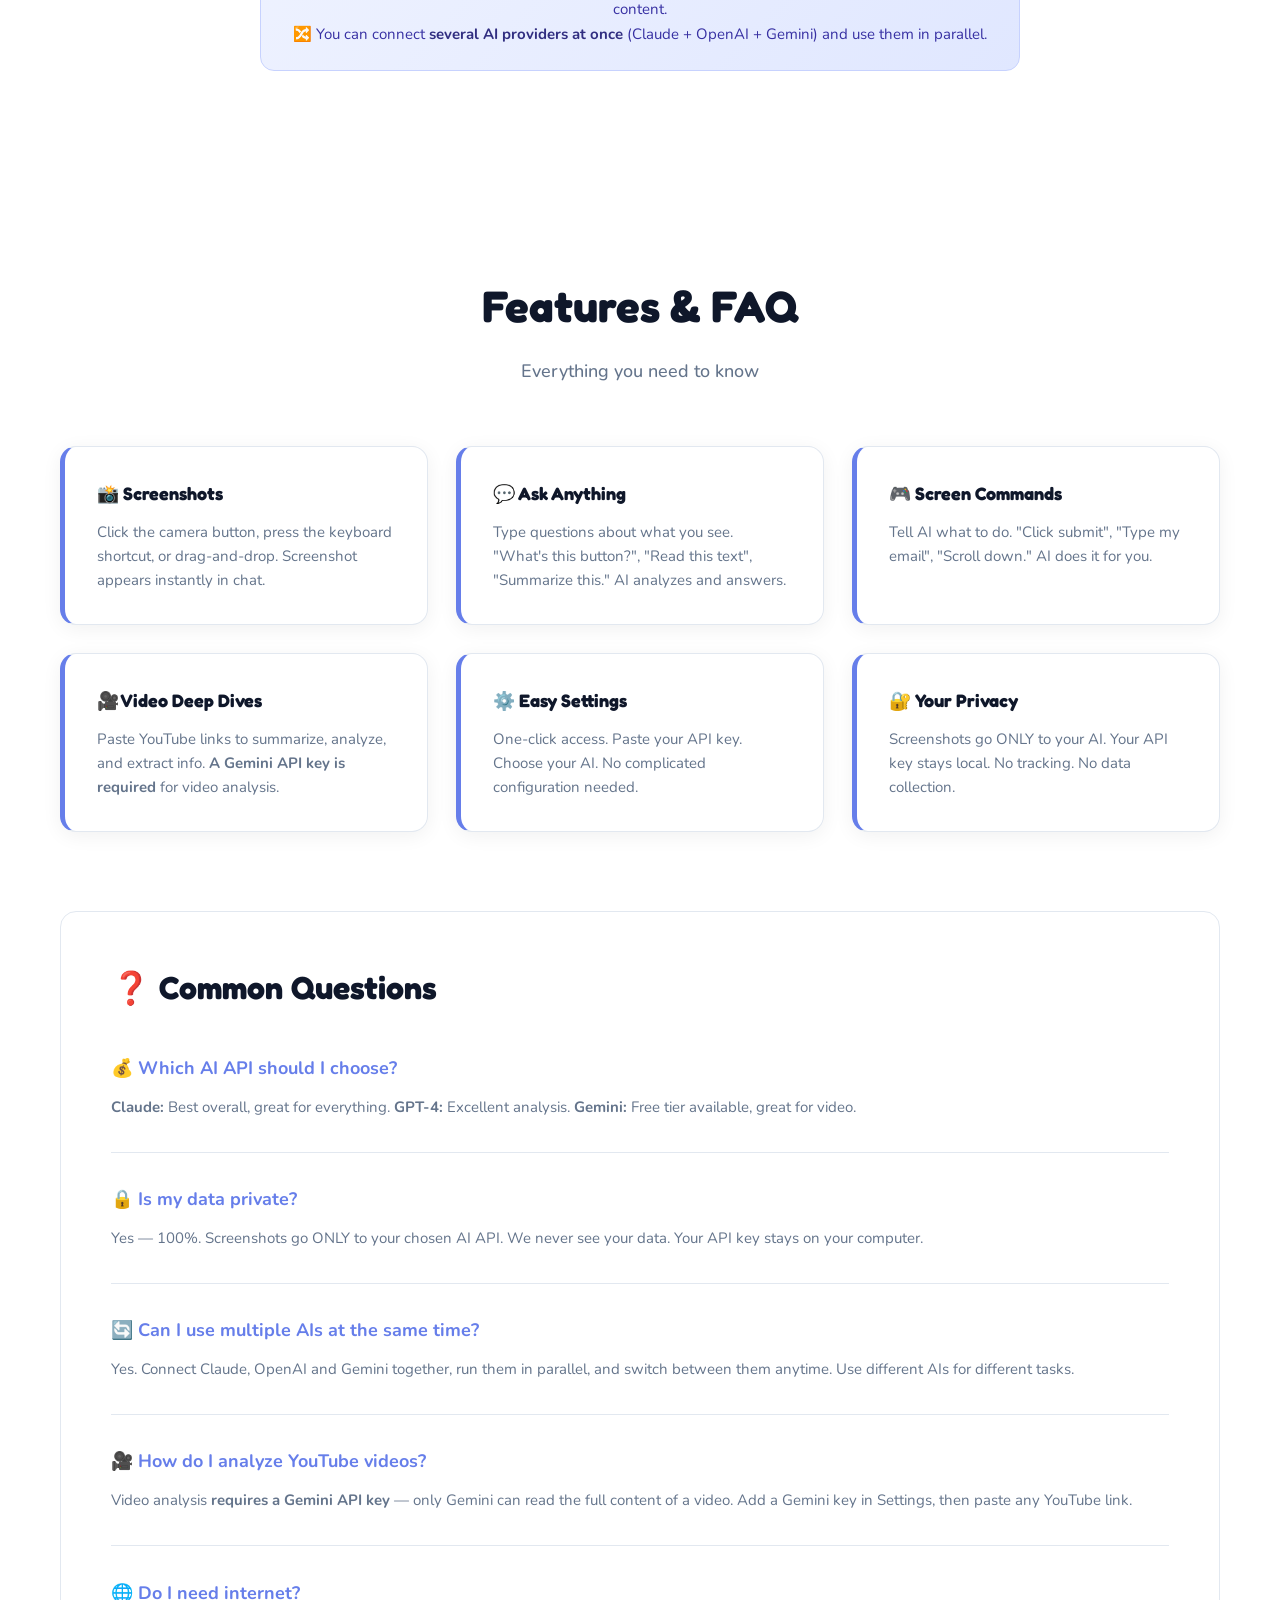
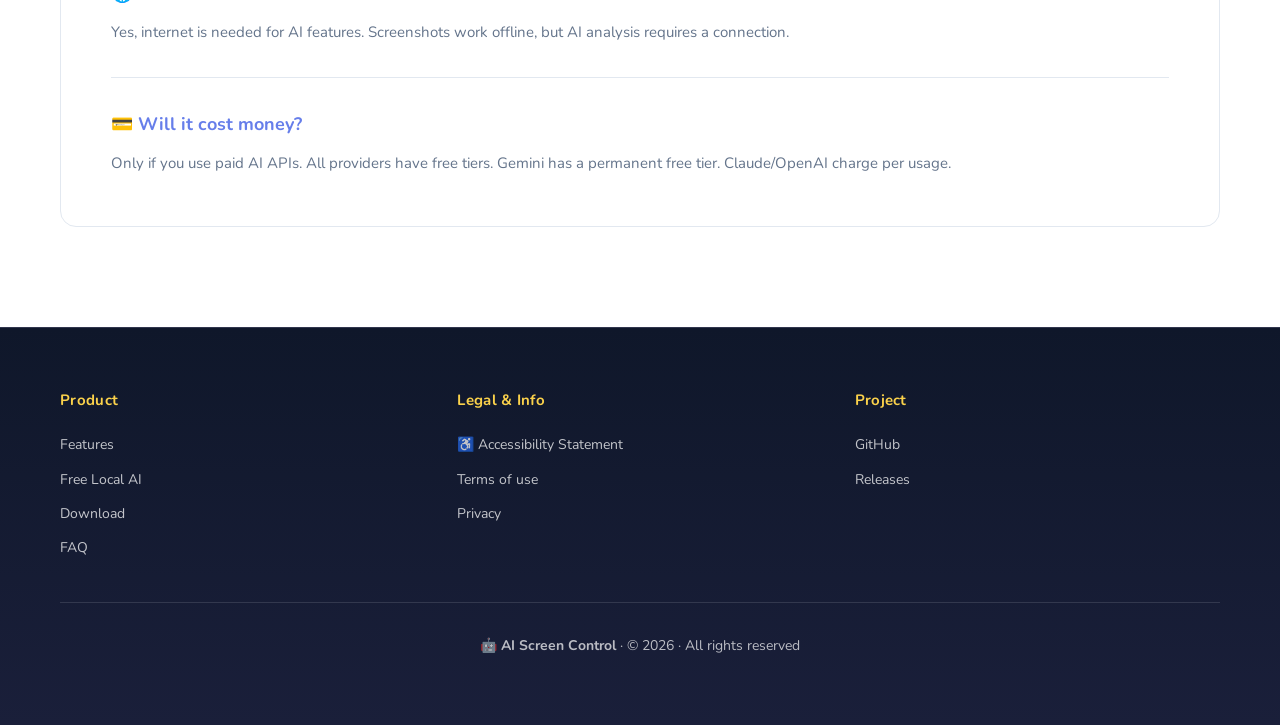
==== commit ccfb35d9: "v0.1.11: fix broken llama3.2-vision model, add live connection badge - Default local model is now ge" ====
--- a/website/standalone.html
+++ b/website/standalone.html
@@ -728,15 +728,17 @@
         <div class="localai-steps">
           <div class="localai-step">
             <span class="step-num">1</span>
-            <h4>Install Ollama</h4>
-            <p>One-click download for Windows, macOS & Linux.</p>
+            <h4>Install the latest Ollama</h4>
+            <p>One-click download for Windows, macOS &amp; Linux. Already have it? Run the installer again to update.</p>
             <a class="localai-link" href="https://ollama.com/download" target="_blank" rel="noopener">ollama.com/download ↗</a>
           </div>
           <div class="localai-step">
             <span class="step-num">2</span>
             <h4>Download a vision model</h4>
-            <p>Open a terminal and run this once:</p>
-            <code>ollama pull llama3.2-vision</code>
+            <p>Open a terminal and run this once (newest model):</p>
+            <code>ollama pull gemma3</code>
+            <p style="margin-top:8px;">Older / weaker computer? Use:</p>
+            <code>ollama pull llava</code>
           </div>
           <div class="localai-step">
             <span class="step-num">3</span>
@@ -1242,7 +1244,7 @@
       steps += '<li><strong>Download a model that can see the screen</strong>' +
         '<span>Open a terminal (' + (os === 'windows' ? 'search “cmd” in Start' : 'Terminal') +
         ') and run this once. It\'s a few GB, so give it a minute:</span>' +
-        cmd('ollama pull llama3.2-vision') +
+        cmd('ollama pull gemma3') +
         '<span>When it finishes, the free AI is ready.</span></li>';
 
       // 3. Connect to the app
@@ -1258,7 +1260,9 @@
       steps += '<li><strong>If it says “can\'t reach the local AI”</strong>' +
         '<span>Make sure Ollama is running (its icon should be visible), and that the model finished downloading. You can re-check by running:</span>' +
         cmd('ollama list') +
-        '<span><code>llama3.2-vision</code> should appear in the list.</span></li>';
+        '<span><code>gemma3</code> should appear in the list.</span></li>' +
+        '<li><strong>If it says \u201cunknown model architecture\u201d</strong>' +
+        '<span>That model can\'t run on your Ollama. Run <code>ollama pull gemma3</code> \u2014 the app picks it up automatically. If you installed llama3.2-vision, remove it with <code>ollama rm llama3.2-vision</code>.</span></li>';
 
       steps += '</ol>';
 
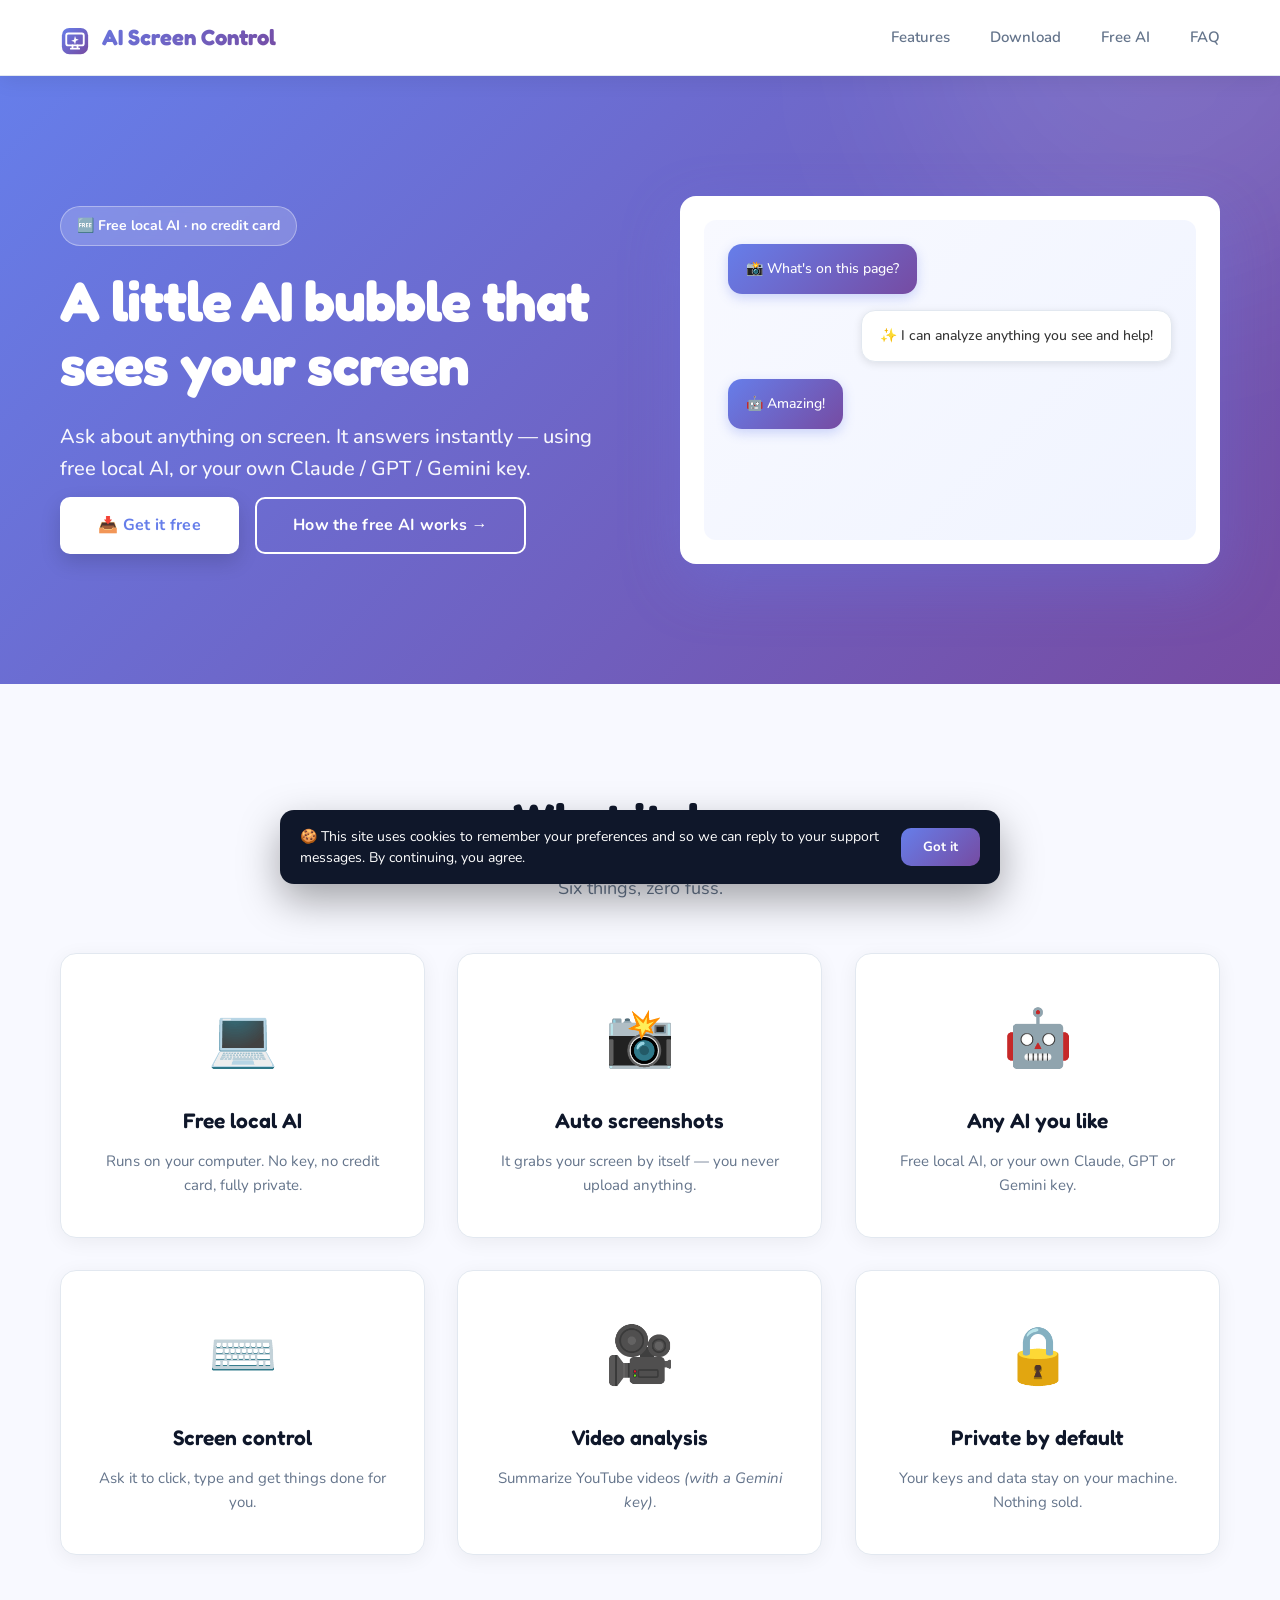
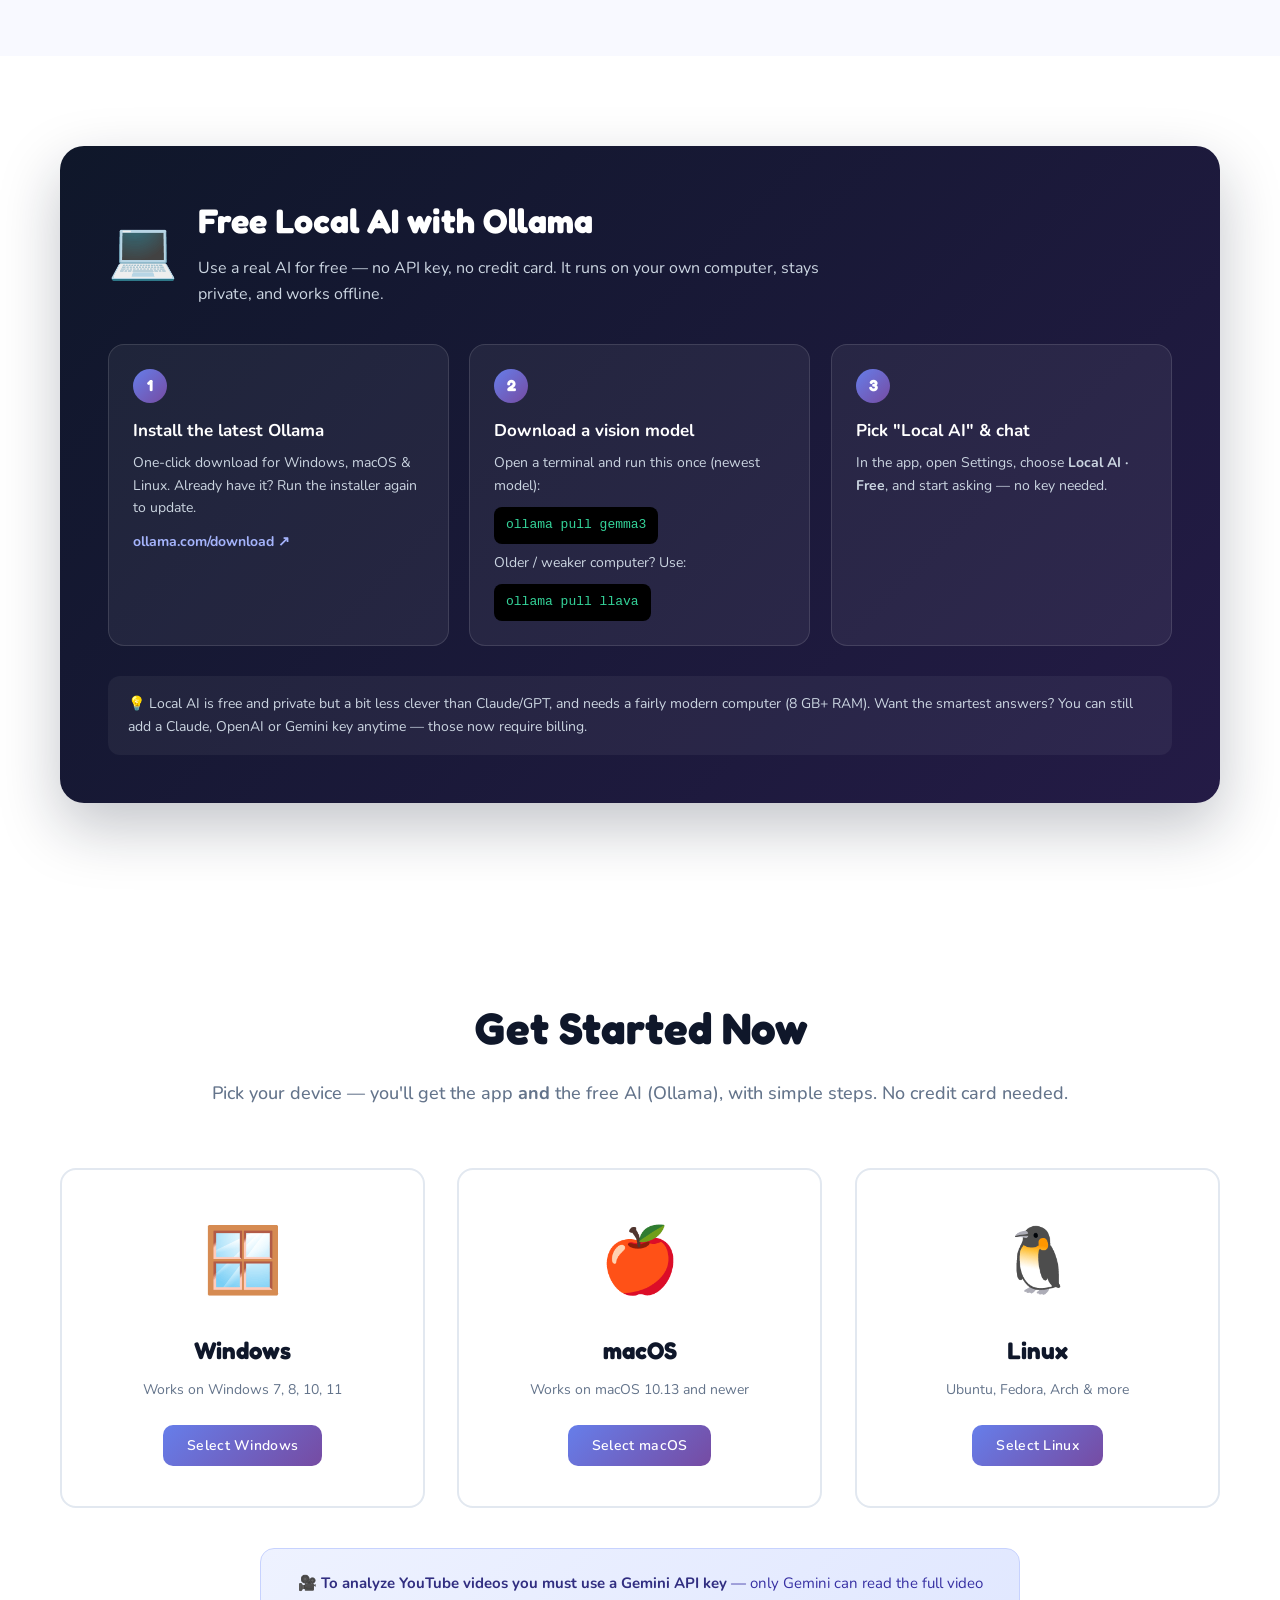
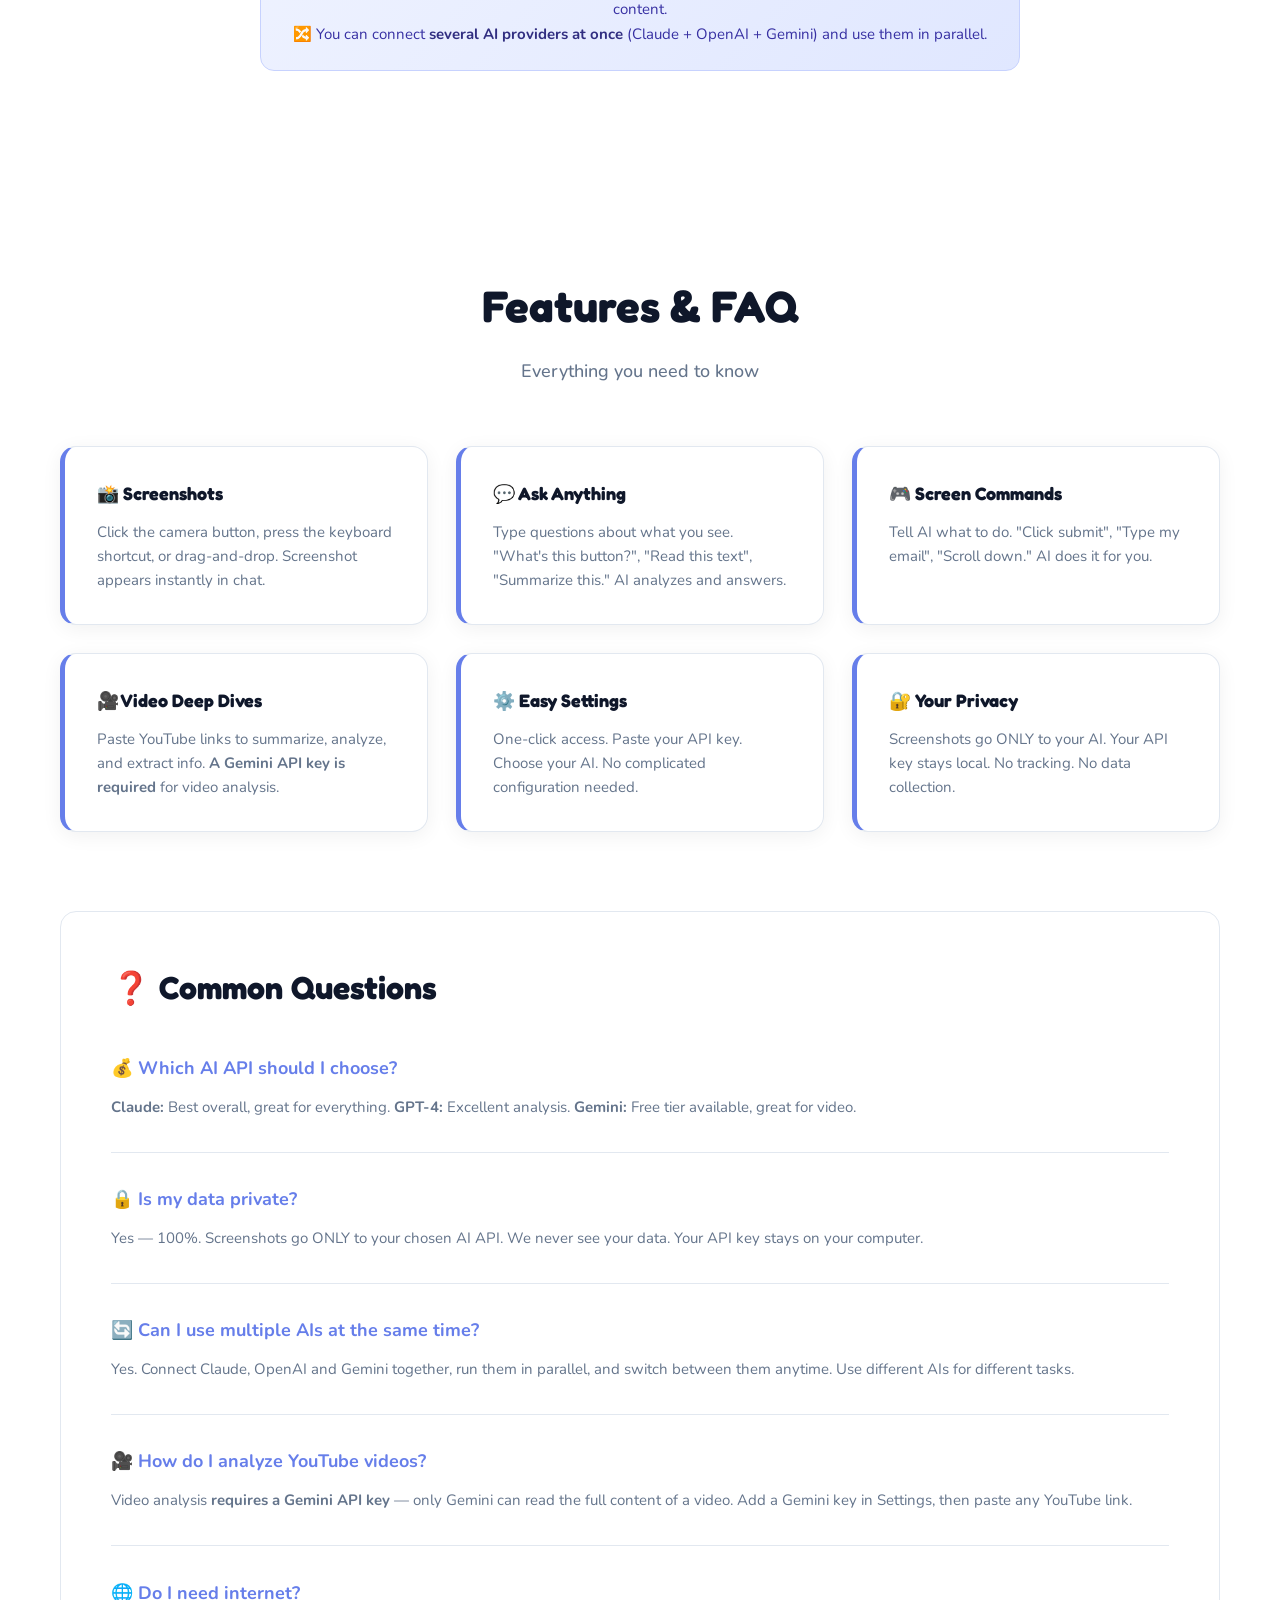
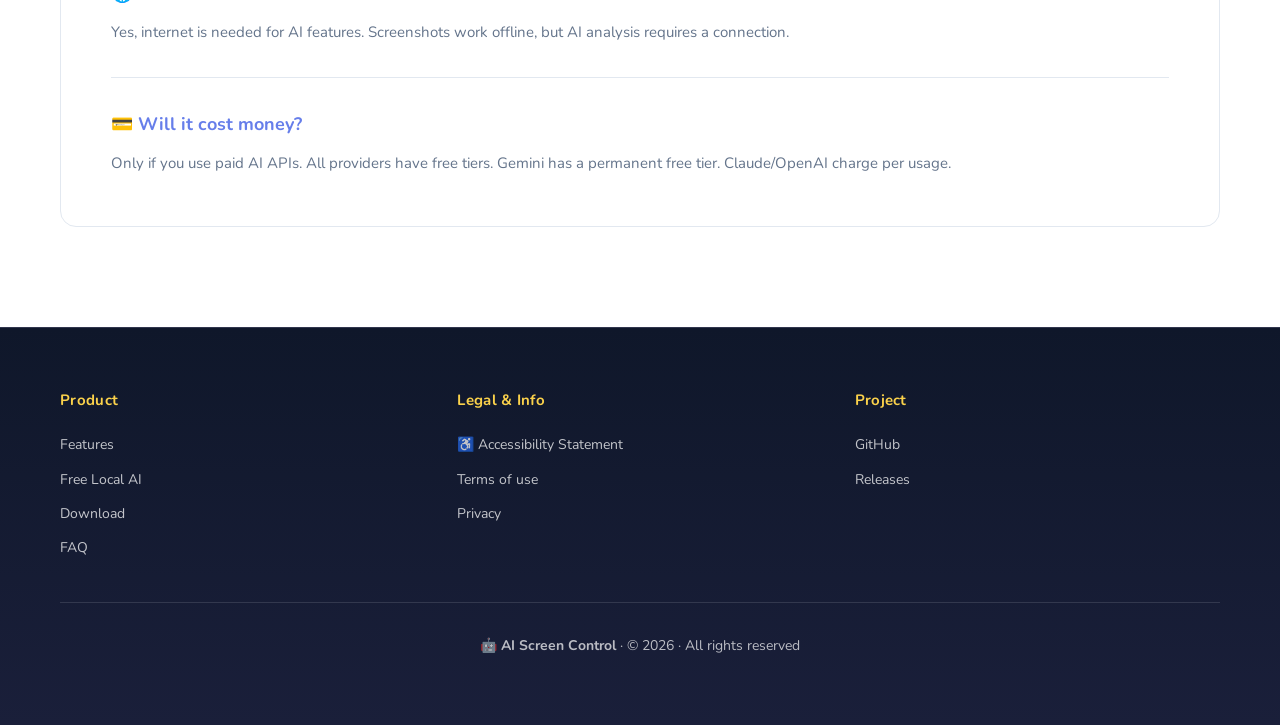
==== commit 98a28899: "v0.1.26: new professional logo (screen + AI sparkle) Replaces the old plain purple-circle icon and t" ====
--- a/website/standalone.html
+++ b/website/standalone.html
@@ -641,7 +641,7 @@
   <nav class="navbar" aria-label="Primary">
     <div class="container">
       <a class="logo" href="#" onclick="goHomeThen();return false;" style="text-decoration:none;">
-        <span class="logo-icon" aria-hidden="true">🤖</span><span>AI Screen Control</span>
+        <span class="logo-icon" aria-hidden="true"><svg width="30" height="30" viewBox="0 0 24 24" style="vertical-align:middle"><rect x="1.5" y="1.5" width="21" height="21" rx="6" fill="url(#lg)"/><defs><linearGradient id="lg" x1="0" y1="0" x2="1" y2="1"><stop offset="0" stop-color="#667eea"/><stop offset="1" stop-color="#764ba2"/></linearGradient></defs><g fill="none" stroke="#fff" stroke-width="1.5" stroke-linejoin="round" stroke-linecap="round"><rect x="5" y="6" width="14" height="9.5" rx="1.6"/><path d="M10 15.5v1.3M14 15.5v1.3M8.7 18.1h6.6"/></g><path d="M12 8l.8 2.2 2.2.8-2.2.8L12 14.8l-.8-2.2-2.2-.8 2.2-.8z" fill="#fff"/></svg></span><span>AI Screen Control</span>
       </a>
       <ul class="nav-links">
         <li><a href="#" onclick="goHomeThen('#features');return false;">Features</a></li>
